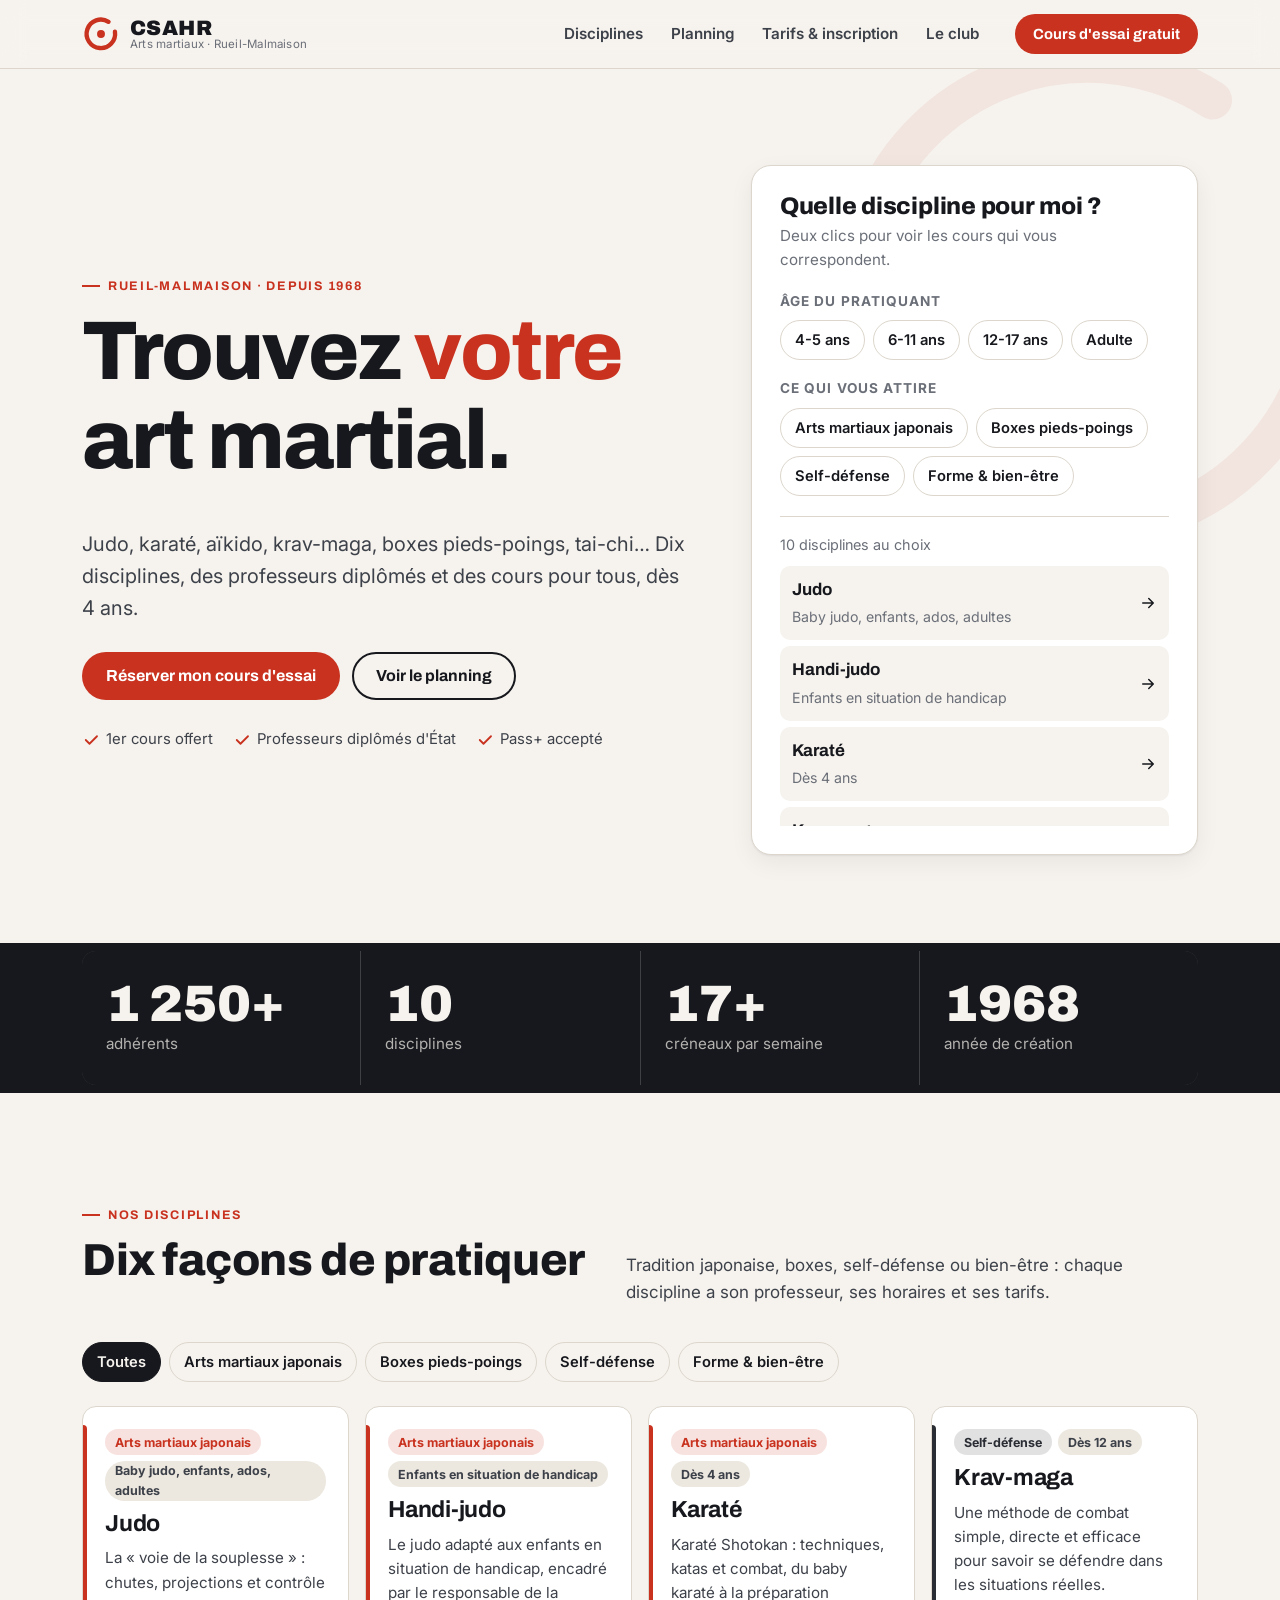
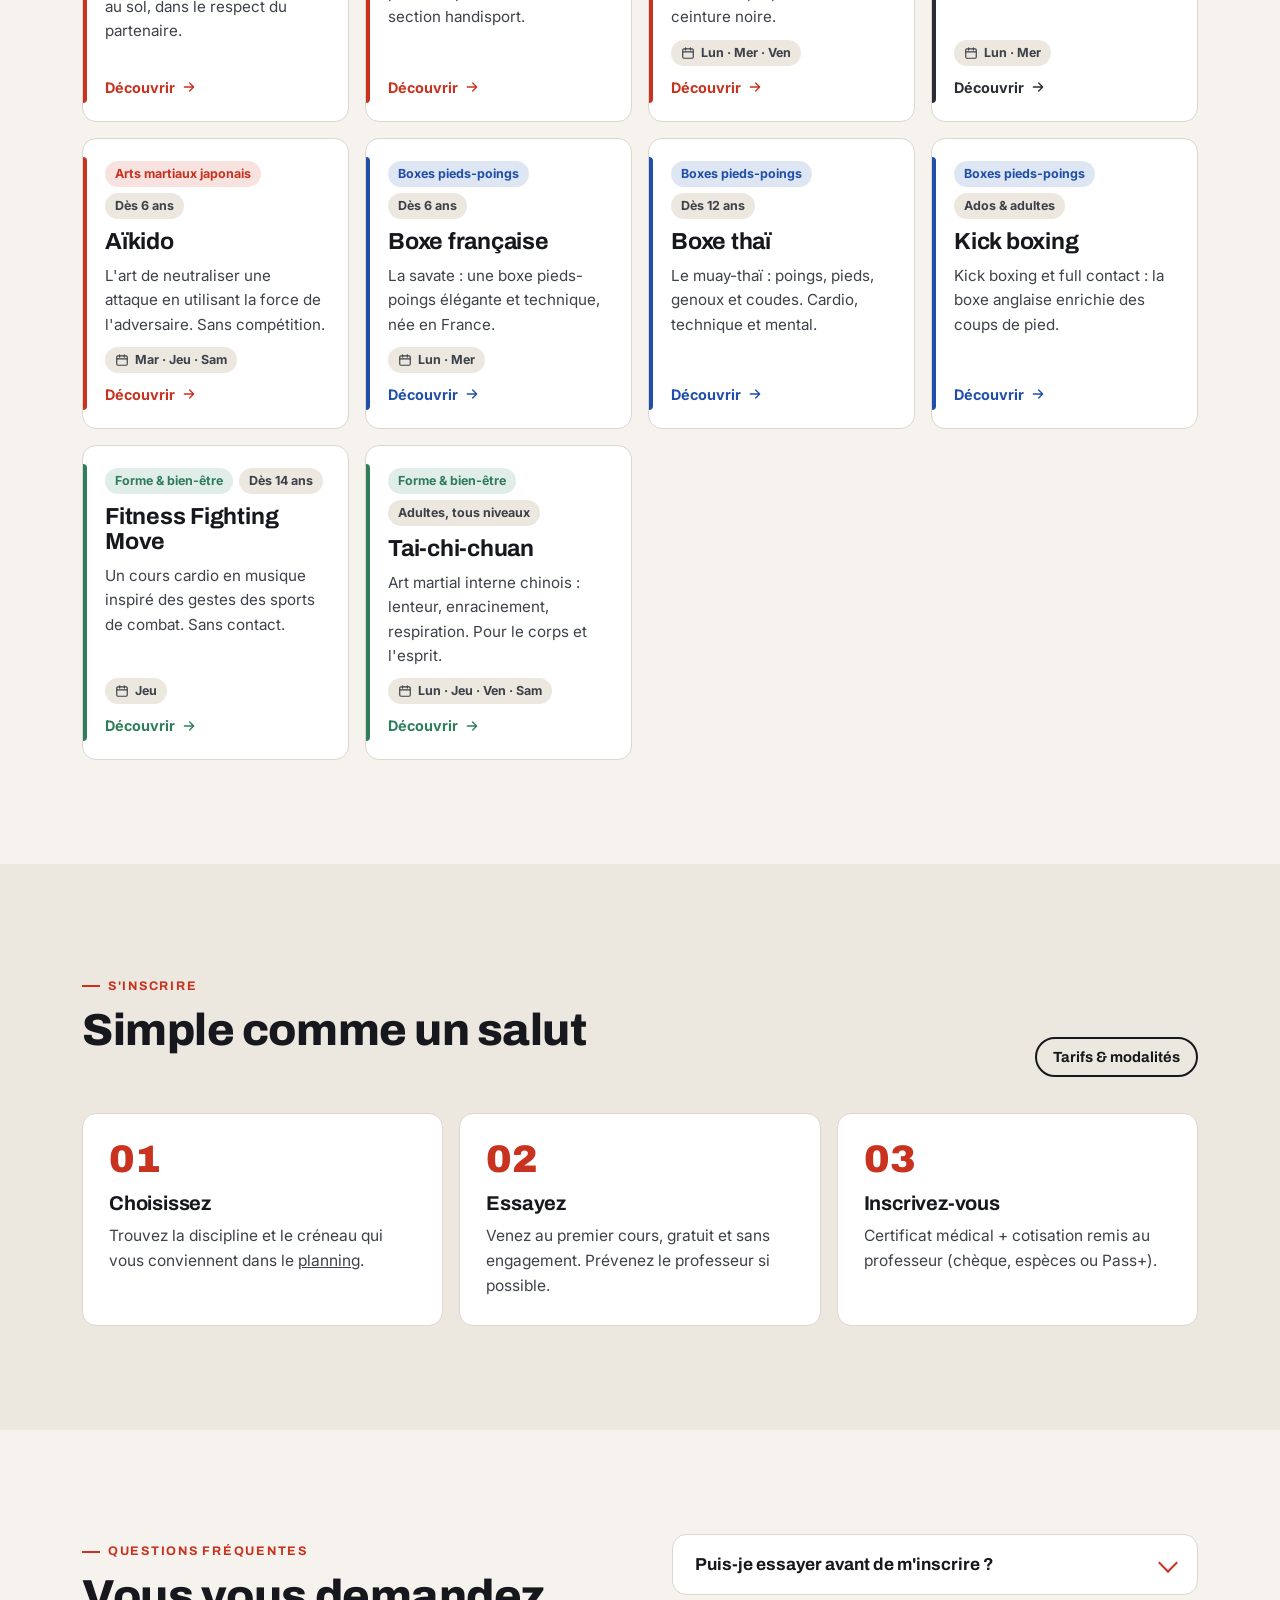
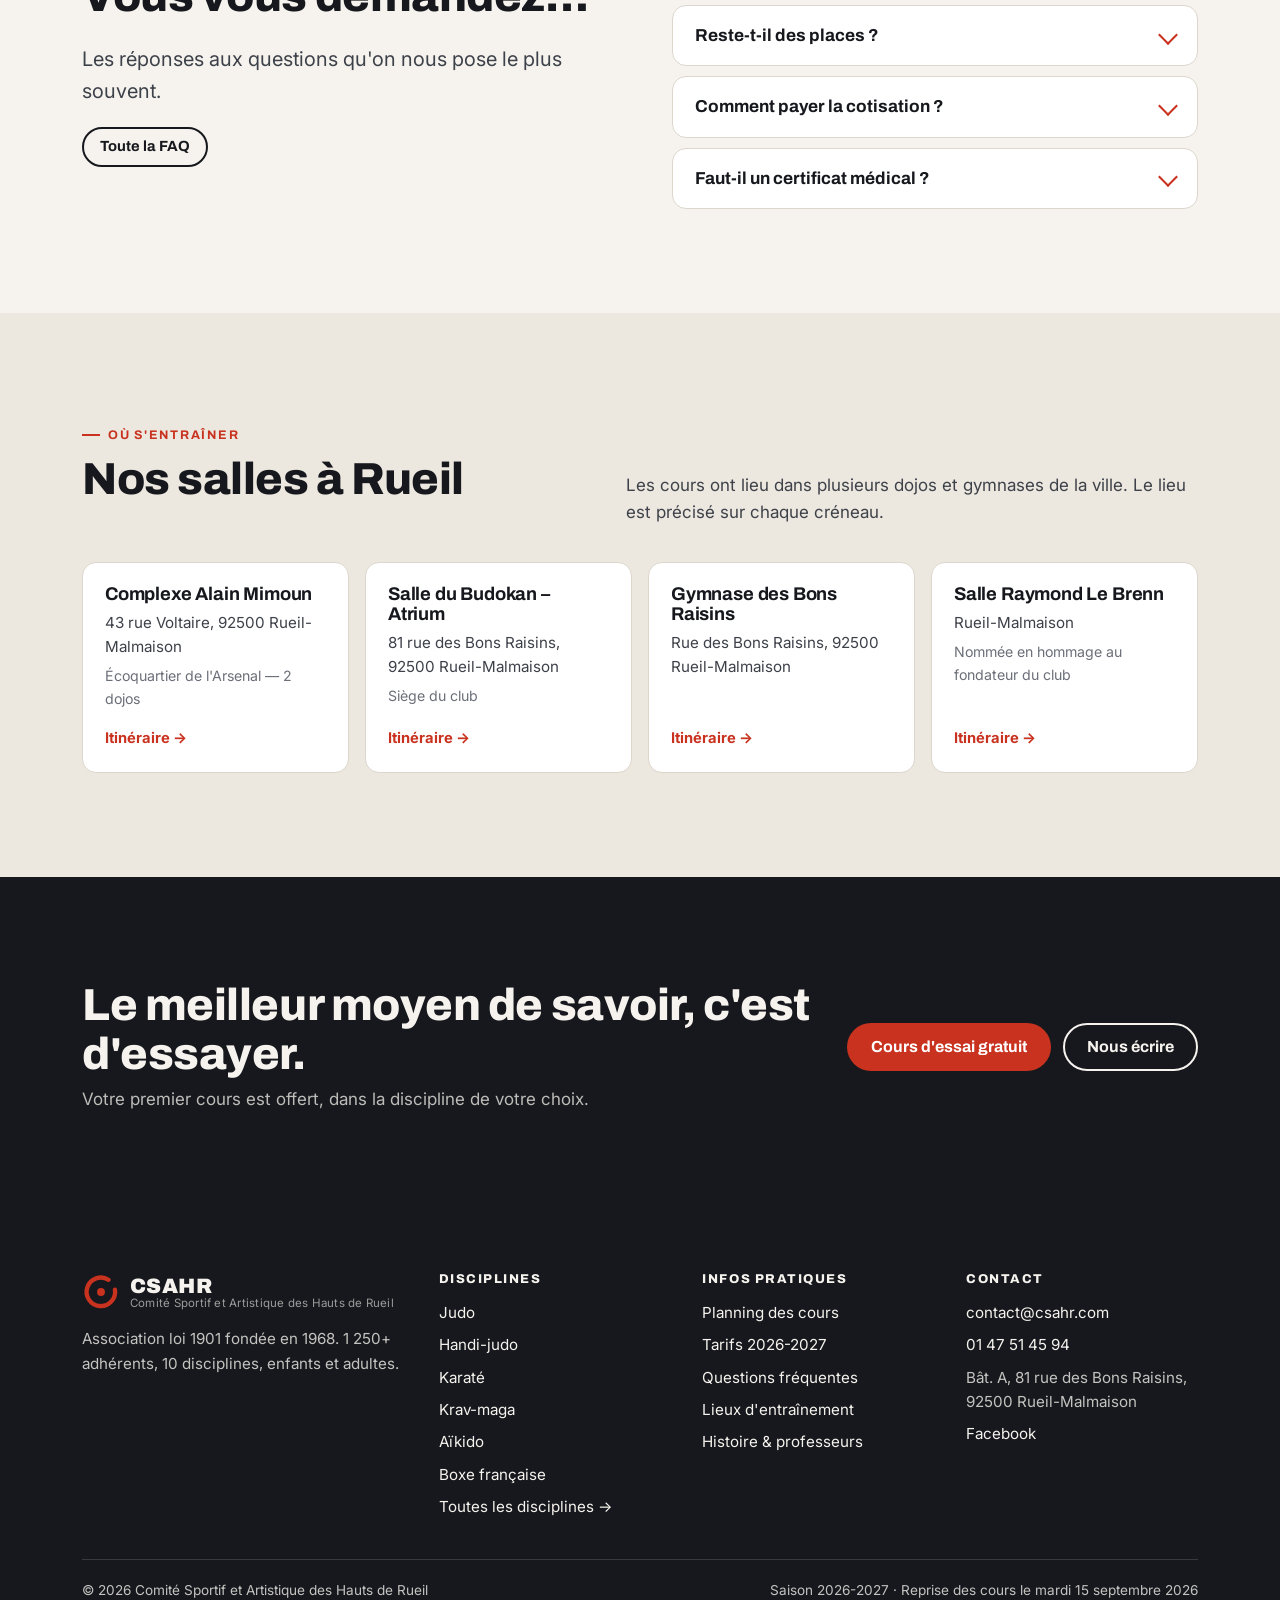
==== index.html @ a5fdcc59 "Refonte complète du site CSAHR Rueil (UX/UI) Site statique sans build : accueil avec sélecteur de di" ====
<!doctype html>
<html lang="fr">
<head>
  <meta charset="utf-8">
  <meta name="viewport" content="width=device-width, initial-scale=1">
  <title>CSAHR — Arts martiaux à Rueil-Malmaison</title>
  <meta name="description" content="Judo, karaté, aïkido, krav-maga, boxe française, boxe thaï, tai-chi… Le club multi-arts martiaux de Rueil-Malmaison depuis 1968. Premier cours gratuit.">
  <meta name="theme-color" content="#16181d">
  <link rel="icon" href="assets/favicon.svg" type="image/svg+xml">
  <link rel="preconnect" href="https://fonts.googleapis.com">
  <link rel="preconnect" href="https://fonts.gstatic.com" crossorigin>
  <link href="https://fonts.googleapis.com/css2?family=Archivo:wght@600;700;800;900&family=Inter:wght@400;500;600;700&display=swap" rel="stylesheet">
  <link rel="stylesheet" href="assets/css/style.css">
</head>
<body data-page="home">
  <a class="skip" href="#main">Aller au contenu</a>
  <header id="site-header"></header>
  <main id="main">

    <section class="hero">
      <svg class="hero-enso" viewBox="0 0 48 48" aria-hidden="true"><path d="M33.5 8.6A18 18 0 1 0 41.6 21" fill="none" stroke="currentColor" stroke-width="3" stroke-linecap="round"/></svg>
      <div class="wrap hero-grid">
        <div>
          <span class="eyebrow">Rueil-Malmaison · depuis 1968</span>
          <h1>Trouvez <span>votre</span> art martial.</h1>
          <p class="lead">Judo, karaté, aïkido, krav-maga, boxes pieds-poings, tai-chi… Dix disciplines, des professeurs diplômés et des cours pour tous, dès 4 ans.</p>
          <div class="hero-actions">
            <a class="btn btn--primary" href="infos.html#essai">Réserver mon cours d'essai</a>
            <a class="btn btn--ghost" href="planning.html">Voir le planning</a>
          </div>
          <div class="badge-row">
            <span><svg viewBox="0 0 24 24" fill="none" stroke="currentColor" stroke-width="2.4" stroke-linecap="round" stroke-linejoin="round" aria-hidden="true"><path d="m5 12 5 5L20 7"/></svg>1er cours offert</span>
            <span><svg viewBox="0 0 24 24" fill="none" stroke="currentColor" stroke-width="2.4" stroke-linecap="round" stroke-linejoin="round" aria-hidden="true"><path d="m5 12 5 5L20 7"/></svg>Professeurs diplômés d'État</span>
            <span><svg viewBox="0 0 24 24" fill="none" stroke="currentColor" stroke-width="2.4" stroke-linecap="round" stroke-linejoin="round" aria-hidden="true"><path d="m5 12 5 5L20 7"/></svg>Pass+ accepté</span>
          </div>
        </div>

        <div class="finder" aria-labelledby="finder-title">
          <h2 id="finder-title">Quelle discipline pour moi ?</h2>
          <p>Deux clics pour voir les cours qui vous correspondent.</p>
          <div class="field">
            <span class="field-label" id="lbl-age">Âge du pratiquant</span>
            <div class="chips" id="finder-age" role="group" aria-labelledby="lbl-age"></div>
          </div>
          <div class="field">
            <span class="field-label" id="lbl-fam">Ce qui vous attire</span>
            <div class="chips" id="finder-family" role="group" aria-labelledby="lbl-fam"></div>
          </div>
          <div class="finder-results">
            <p class="finder-count" id="finder-count" aria-live="polite"></p>
            <ul class="finder-list" id="finder-list"></ul>
          </div>
        </div>
      </div>
    </section>

    <section class="section--ink" style="padding:0">
      <div class="wrap" style="padding-top:8px;padding-bottom:8px">
        <div class="stats">
          <div class="stat"><strong id="stat-members"></strong><span>adhérents</span></div>
          <div class="stat"><strong id="stat-disciplines"></strong><span>disciplines</span></div>
          <div class="stat"><strong id="stat-slots"></strong><span>créneaux par semaine</span></div>
          <div class="stat"><strong id="stat-founded"></strong><span>année de création</span></div>
        </div>
      </div>
    </section>

    <section class="section" id="disciplines">
      <div class="wrap">
        <div class="section-head">
          <div><span class="eyebrow">Nos disciplines</span><h2>Dix façons de pratiquer</h2></div>
          <p>Tradition japonaise, boxes, self-défense ou bien-être : chaque discipline a son professeur, ses horaires et ses tarifs.</p>
        </div>
        <div class="filters chips" id="grid-filters" role="group" aria-label="Filtrer par famille"></div>
        <div class="grid-cards" id="discipline-grid"></div>
      </div>
    </section>

    <section class="section section--tint">
      <div class="wrap">
        <div class="section-head">
          <div><span class="eyebrow">S'inscrire</span><h2>Simple comme un salut</h2></div>
          <a class="btn btn--ghost btn--sm" href="infos.html">Tarifs & modalités</a>
        </div>
        <ol class="steps">
          <li class="step"><h3>Choisissez</h3><p>Trouvez la discipline et le créneau qui vous conviennent dans le <a href="planning.html">planning</a>.</p></li>
          <li class="step"><h3>Essayez</h3><p>Venez au premier cours, gratuit et sans engagement. Prévenez le professeur si possible.</p></li>
          <li class="step"><h3>Inscrivez-vous</h3><p>Certificat médical + cotisation remis au professeur (chèque, espèces ou Pass+).</p></li>
        </ol>
      </div>
    </section>

    <section class="section">
      <div class="wrap two-col">
        <div>
          <span class="eyebrow">Questions fréquentes</span>
          <h2>Vous vous demandez…</h2>
          <p class="lead">Les réponses aux questions qu'on nous pose le plus souvent.</p>
          <a class="btn btn--ghost btn--sm" href="infos.html#faq">Toute la FAQ</a>
        </div>
        <div class="faq" id="faq"></div>
      </div>
    </section>

    <section class="section section--tint" id="lieux">
      <div class="wrap">
        <div class="section-head">
          <div><span class="eyebrow">Où s'entraîner</span><h2>Nos salles à Rueil</h2></div>
          <p>Les cours ont lieu dans plusieurs dojos et gymnases de la ville. Le lieu est précisé sur chaque créneau.</p>
        </div>
        <div class="venues" id="venues"></div>
      </div>
    </section>

    <section class="section section--ink">
      <div class="wrap cta-band">
        <div>
          <h2>Le meilleur moyen de savoir, c'est d'essayer.</h2>
          <p>Votre premier cours est offert, dans la discipline de votre choix.</p>
        </div>
        <div class="actions">
          <a class="btn btn--primary" href="infos.html#essai">Cours d'essai gratuit</a>
          <a class="btn btn--ghost" href="mailto:contact@csahr.com">Nous écrire</a>
        </div>
      </div>
    </section>
  </main>
  <footer id="site-footer"></footer>
  <script src="assets/js/data.js"></script>
  <script src="assets/js/app.js"></script>
</body>
</html>
---- assets/css/style.css ----
/* =========================================================
   CSAHR — design system
   ========================================================= */
:root {
  --paper: #f6f3ee;
  --paper-2: #ece7df;
  --card: #ffffff;
  --ink: #16181d;
  --ink-2: #3d4149;
  --muted: #6b6f78;
  --line: #dcd6cc;
  --accent: #c8321f;
  --accent-ink: #ffffff;
  --accent-soft: #f7e1dc;
  --focus: #1f5fd1;

  --fam-japonais: #c8321f;
  --fam-pieds-poings: #1f4fa8;
  --fam-self-defense: #2a2d33;
  --fam-bien-etre: #2f7d5b;

  --radius: 14px;
  --radius-sm: 8px;
  --shadow: 0 1px 2px rgba(22, 24, 29, .06), 0 8px 24px rgba(22, 24, 29, .06);
  --maxw: 1180px;
  --gutter: clamp(16px, 4vw, 32px);
  --font-display: "Archivo", system-ui, sans-serif;
  --font-body: "Inter", system-ui, -apple-system, "Segoe UI", sans-serif;
}

@media (prefers-color-scheme: dark) {
  :root:not([data-theme="light"]) {
    --paper: #121317;
    --paper-2: #1a1c21;
    --card: #1e2026;
    --ink: #f2efe9;
    --ink-2: #c9c6c0;
    --muted: #9a9ca3;
    --line: #2e3138;
    --accent: #e5503b;
    --accent-soft: #3a1d18;
    --focus: #7aa7ff;
    --fam-pieds-poings: #5d8be0;
    --fam-self-defense: #a9adb6;
    --fam-bien-etre: #4fb486;
    --shadow: 0 1px 2px rgba(0, 0, 0, .3), 0 8px 24px rgba(0, 0, 0, .25);
  }
}

* { box-sizing: border-box; }
html { scroll-behavior: smooth; -webkit-text-size-adjust: 100%; }
body {
  margin: 0;
  background: var(--paper);
  color: var(--ink);
  font: 400 17px/1.6 var(--font-body);
  -webkit-font-smoothing: antialiased;
}
img, svg { display: block; max-width: 100%; }
a { color: inherit; }
:focus-visible { outline: 3px solid var(--focus); outline-offset: 2px; border-radius: 4px; }
h1, h2, h3, h4 { font-family: var(--font-display); line-height: 1.08; margin: 0 0 .5em; letter-spacing: -.01em; }
h1 { font-size: clamp(2.5rem, 7vw, 5.2rem); font-weight: 800; letter-spacing: -.025em; }
h2 { font-size: clamp(1.8rem, 4vw, 2.8rem); font-weight: 800; }
h3 { font-size: 1.25rem; font-weight: 700; }
p { margin: 0 0 1em; }
.sr-only { position: absolute; width: 1px; height: 1px; overflow: hidden; clip: rect(0 0 0 0); white-space: nowrap; }
.skip { position: absolute; left: -999px; top: 8px; background: var(--ink); color: var(--paper); padding: 8px 14px; border-radius: 6px; z-index: 100; }
.skip:focus { left: 8px; }

.wrap { max-width: var(--maxw); margin: 0 auto; padding: 0 var(--gutter); }
.section { padding: clamp(56px, 9vw, 104px) 0; }
.section--tint { background: var(--paper-2); }
.section--ink { background: var(--ink); color: var(--paper); }
.eyebrow {
  display: inline-flex; align-items: center; gap: 8px;
  font: 700 .78rem/1 var(--font-display); text-transform: uppercase; letter-spacing: .14em;
  color: var(--accent); margin-bottom: 14px;
}
.eyebrow::before { content: ""; width: 18px; height: 2px; background: currentColor; }
.lead { font-size: clamp(1.05rem, 1.6vw, 1.25rem); color: var(--ink-2); max-width: 60ch; }
.section-head { display: flex; flex-wrap: wrap; align-items: end; justify-content: space-between; gap: 16px 32px; margin-bottom: 36px; }
.section-head p { margin: 0; max-width: 52ch; color: var(--ink-2); }

/* ---------- Buttons ---------- */
.btn {
  display: inline-flex; align-items: center; justify-content: center; gap: 8px;
  min-height: 48px; padding: 0 22px; border-radius: 999px; border: 2px solid transparent;
  font: 700 1rem/1 var(--font-display); text-decoration: none; cursor: pointer;
  transition: transform .15s ease, background .15s ease, color .15s ease, border-color .15s ease;
}
.btn:active { transform: translateY(1px); }
.btn--primary { background: var(--accent); color: var(--accent-ink); }
.btn--primary:hover { background: color-mix(in srgb, var(--accent) 86%, black); }
.btn--ghost { border-color: var(--ink); color: var(--ink); background: transparent; }
.btn--ghost:hover { background: var(--ink); color: var(--paper); }
.section--ink .btn--ghost { border-color: var(--paper); color: var(--paper); }
.section--ink .btn--ghost:hover { background: var(--paper); color: var(--ink); }
.btn--sm { min-height: 40px; padding: 0 16px; font-size: .92rem; }
.btn svg { width: 18px; height: 18px; }

/* ---------- Header ---------- */
.site-header {
  position: sticky; top: 0; z-index: 50;
  background: color-mix(in srgb, var(--paper) 88%, transparent);
  backdrop-filter: saturate(1.4) blur(12px);
  -webkit-backdrop-filter: saturate(1.4) blur(12px);
  border-bottom: 1px solid var(--line);
}
.site-header .wrap { display: flex; align-items: center; gap: 24px; height: 68px; }
.brand { display: flex; align-items: center; gap: 10px; text-decoration: none; margin-right: auto; }
.brand-mark { width: 38px; height: 38px; color: var(--accent); flex: none; }
.brand-text { display: flex; flex-direction: column; line-height: 1.05; }
.brand-text strong { font: 900 1.3rem/1 var(--font-display); letter-spacing: .02em; }
.brand-text span { font-size: .72rem; color: var(--muted); letter-spacing: .02em; }
.nav { display: flex; align-items: center; gap: 4px; }
.nav a {
  text-decoration: none; font-weight: 600; font-size: .95rem; color: var(--ink-2);
  padding: 8px 12px; border-radius: 8px;
}
.nav a:hover { color: var(--ink); background: var(--paper-2); }
.nav a[aria-current="page"] { color: var(--ink); box-shadow: inset 0 -2px 0 var(--accent); border-radius: 0; }
.menu-toggle {
  display: none; width: 44px; height: 44px; border: 0; background: transparent; color: var(--ink);
  border-radius: 10px; cursor: pointer;
}
.menu-toggle svg { width: 26px; height: 26px; margin: auto; }

@media (max-width: 920px) {
  .menu-toggle { display: grid; }
  .header-cta { display: none; }
  .nav {
    position: fixed; inset: 68px 0 auto 0; flex-direction: column; align-items: stretch; gap: 0;
    background: var(--paper); border-bottom: 1px solid var(--line); padding: 8px var(--gutter) 20px;
    transform: translateY(-8px); opacity: 0; visibility: hidden; transition: .2s ease;
    box-shadow: var(--shadow);
  }
  .nav.is-open { transform: none; opacity: 1; visibility: visible; }
  .nav a { padding: 14px 4px; font-size: 1.1rem; border-bottom: 1px solid var(--line); border-radius: 0; }
  .nav a[aria-current="page"] { box-shadow: inset 3px 0 0 var(--accent); padding-left: 14px; }
  .nav .btn { margin-top: 16px; }
}
@media (min-width: 921px) { .nav .btn { display: none; } }

/* ---------- Hero ---------- */
.hero { position: relative; overflow: hidden; padding: clamp(48px, 8vw, 96px) 0 clamp(56px, 8vw, 88px); }
.hero-grid { display: grid; grid-template-columns: 1.15fr .85fr; gap: clamp(32px, 5vw, 64px); align-items: center; }
.hero h1 span { color: var(--accent); }
.hero .lead { margin-bottom: 28px; }
.hero-actions { display: flex; flex-wrap: wrap; gap: 12px; }
.hero-enso {
  position: absolute; right: -120px; top: -80px; width: 620px; height: 620px;
  color: var(--accent); opacity: .07; pointer-events: none;
}
.badge-row { display: flex; flex-wrap: wrap; gap: 8px 20px; margin-top: 28px; color: var(--ink-2); font-size: .93rem; }
.badge-row span { display: inline-flex; align-items: center; gap: 6px; }
.badge-row svg { width: 18px; height: 18px; color: var(--accent); }

@media (max-width: 920px) { .hero-grid { grid-template-columns: 1fr; } }

/* ---------- Finder ---------- */
.finder {
  background: var(--card); border: 1px solid var(--line); border-radius: 20px;
  padding: clamp(20px, 3vw, 28px); box-shadow: var(--shadow); position: relative;
}
.finder h2 { font-size: 1.5rem; margin-bottom: 4px; }
.finder > p { color: var(--muted); font-size: .95rem; }
.field { margin-top: 18px; }
.field-label { display: block; font-weight: 700; font-size: .85rem; text-transform: uppercase; letter-spacing: .08em; color: var(--muted); margin-bottom: 8px; }
.chips { display: flex; flex-wrap: wrap; gap: 8px; }
.chip {
  border: 1.5px solid var(--line); background: transparent; color: var(--ink);
  min-height: 40px; padding: 0 14px; border-radius: 999px; font: 600 .92rem/1 var(--font-body); cursor: pointer;
  transition: .15s ease;
}
.chip:hover { border-color: var(--ink-2); }
.chip[aria-pressed="true"] { background: var(--ink); border-color: var(--ink); color: var(--paper); }
.finder-results { margin-top: 20px; border-top: 1px solid var(--line); padding-top: 16px; }
.finder-count { font-size: .9rem; color: var(--muted); margin-bottom: 10px; }
.finder-list { list-style: none; margin: 0; padding: 0; display: grid; gap: 6px; max-height: 260px; overflow: auto; }
.finder-list a {
  display: flex; align-items: center; justify-content: space-between; gap: 12px;
  text-decoration: none; padding: 10px 12px; border-radius: 10px; background: var(--paper);
}
.finder-list a:hover { background: var(--accent-soft); }
.finder-list strong { font-family: var(--font-display); }
.finder-list small { color: var(--muted); }

/* ---------- Stats ---------- */
.stats { display: grid; grid-template-columns: repeat(4, 1fr); gap: 1px; background: color-mix(in srgb, var(--paper) 18%, transparent); border-radius: var(--radius); overflow: hidden; }
.stat { background: var(--ink); padding: 28px 24px; }
.stat strong { display: block; font: 900 clamp(2rem, 4.5vw, 3.2rem)/1 var(--font-display); color: var(--paper); }
.stat span { color: color-mix(in srgb, var(--paper) 70%, transparent); font-size: .95rem; }
@media (max-width: 720px) { .stats { grid-template-columns: repeat(2, 1fr); } }

/* ---------- Discipline cards ---------- */
.filters { display: flex; flex-wrap: wrap; gap: 8px; margin-bottom: 24px; }
.grid-cards { display: grid; grid-template-columns: repeat(auto-fill, minmax(260px, 1fr)); gap: 16px; }
.dcard {
  --fam: var(--accent);
  position: relative; display: flex; flex-direction: column; gap: 10px;
  background: var(--card); border: 1px solid var(--line); border-radius: var(--radius);
  padding: 22px; text-decoration: none; min-height: 230px;
  transition: transform .2s ease, box-shadow .2s ease, border-color .2s ease;
}
.dcard::before { content: ""; position: absolute; left: 0; top: 18px; bottom: 18px; width: 4px; border-radius: 0 4px 4px 0; background: var(--fam); }
.dcard:hover { transform: translateY(-3px); box-shadow: var(--shadow); border-color: color-mix(in srgb, var(--fam) 40%, var(--line)); }
.dcard h3 { font-size: 1.45rem; margin: 0; }
.dcard p { color: var(--ink-2); font-size: .95rem; margin: 0; flex: 1; }
.dcard .meta { display: flex; flex-wrap: wrap; gap: 6px; }
.dcard .go { display: inline-flex; align-items: center; gap: 6px; font-weight: 700; font-size: .9rem; color: var(--fam); }
.dcard .go svg { width: 16px; height: 16px; transition: transform .2s; }
.dcard:hover .go svg { transform: translateX(3px); }
.tag {
  display: inline-flex; align-items: center; min-height: 26px; padding: 0 10px; border-radius: 999px;
  font-size: .78rem; font-weight: 700; background: var(--paper-2); color: var(--ink-2);
}
.tag--fam { background: color-mix(in srgb, var(--fam) 14%, transparent); color: var(--fam); }
[data-family="japonais"] { --fam: var(--fam-japonais); }
[data-family="pieds-poings"] { --fam: var(--fam-pieds-poings); }
[data-family="self-defense"] { --fam: var(--fam-self-defense); }
[data-family="bien-etre"] { --fam: var(--fam-bien-etre); }
.empty { padding: 32px; text-align: center; color: var(--muted); border: 1.5px dashed var(--line); border-radius: var(--radius); }

/* ---------- Steps ---------- */
.steps { display: grid; grid-template-columns: repeat(3, 1fr); gap: 16px; counter-reset: step; list-style: none; margin: 0; padding: 0; }
.step { background: var(--card); border: 1px solid var(--line); border-radius: var(--radius); padding: 26px; counter-increment: step; }
.step::before {
  content: counter(step, decimal-leading-zero); display: block;
  font: 900 2.4rem/1 var(--font-display); color: var(--accent); margin-bottom: 14px;
}
.step p { color: var(--ink-2); margin: 0; font-size: .97rem; }
@media (max-width: 820px) { .steps { grid-template-columns: 1fr; } }

/* ---------- Venues ---------- */
.venues { display: grid; grid-template-columns: repeat(auto-fill, minmax(240px, 1fr)); gap: 16px; }
.venue { background: var(--card); border: 1px solid var(--line); border-radius: var(--radius); padding: 22px; display: flex; flex-direction: column; gap: 6px; }
.venue h3 { margin: 0; font-size: 1.15rem; }
.venue p { margin: 0; color: var(--ink-2); font-size: .95rem; }
.venue small { color: var(--muted); }
.venue a.link { margin-top: auto; padding-top: 10px; font-weight: 700; font-size: .92rem; color: var(--accent); text-decoration: none; }
.venue a.link:hover { text-decoration: underline; }

/* ---------- FAQ ---------- */
.faq { display: grid; gap: 10px; max-width: 820px; }
.faq details { background: var(--card); border: 1px solid var(--line); border-radius: var(--radius); }
.faq summary {
  list-style: none; cursor: pointer; padding: 18px 56px 18px 22px; position: relative;
  font: 700 1.08rem/1.35 var(--font-display);
}
.faq summary::-webkit-details-marker { display: none; }
.faq summary::after {
  content: ""; position: absolute; right: 22px; top: 50%; width: 12px; height: 12px; margin-top: -8px;
  border-right: 2.5px solid var(--accent); border-bottom: 2.5px solid var(--accent); transform: rotate(45deg); transition: .2s;
}
.faq details[open] summary::after { transform: rotate(-135deg); margin-top: -2px; }
.faq details > div { padding: 0 22px 20px; color: var(--ink-2); }

/* ---------- CTA band ---------- */
.cta-band { display: grid; grid-template-columns: 1fr auto; align-items: center; gap: 24px; }
.cta-band h2 { margin-bottom: 8px; }
.cta-band p { margin: 0; color: color-mix(in srgb, var(--paper) 75%, transparent); }
.cta-band .actions { display: flex; flex-wrap: wrap; gap: 12px; }
@media (max-width: 760px) { .cta-band { grid-template-columns: 1fr; } }

/* ---------- Page header ---------- */
.page-head { padding: clamp(40px, 7vw, 80px) 0 clamp(28px, 4vw, 40px); border-bottom: 1px solid var(--line); }
.page-head h1 { font-size: clamp(2.3rem, 6vw, 4.2rem); }
.crumbs { font-size: .9rem; color: var(--muted); margin-bottom: 16px; }
.crumbs a { color: var(--muted); }

/* ---------- Discipline detail ---------- */
.detail-grid { display: grid; grid-template-columns: 1fr 360px; gap: clamp(28px, 4vw, 56px); align-items: start; }
.detail-aside { position: sticky; top: 88px; display: grid; gap: 16px; }
.panel { background: var(--card); border: 1px solid var(--line); border-radius: var(--radius); padding: 22px; }
.panel h2 { font-size: 1.2rem; margin-bottom: 12px; }
.facts { display: grid; grid-template-columns: repeat(3, 1fr); gap: 12px; margin: 28px 0 8px; }
.fact { background: var(--card); border: 1px solid var(--line); border-radius: var(--radius-sm); padding: 14px 16px; }
.fact small { display: block; color: var(--muted); font-size: .78rem; text-transform: uppercase; letter-spacing: .08em; font-weight: 700; }
.fact strong { font-family: var(--font-display); font-size: 1.05rem; }
.price-list { list-style: none; margin: 0; padding: 0; }
.price-list li { display: flex; justify-content: space-between; gap: 16px; padding: 12px 0; border-bottom: 1px solid var(--line); }
.price-list li:last-child { border-bottom: 0; }
.price-list span small { display: block; color: var(--muted); font-size: .85rem; }
.price-list strong { font: 800 1.3rem/1.2 var(--font-display); white-space: nowrap; }
.note { font-size: .88rem; color: var(--muted); margin: 12px 0 0; }
.slot-list { list-style: none; margin: 0; padding: 0; display: grid; gap: 8px; }
.slot-list li { display: grid; grid-template-columns: 90px 1fr; gap: 12px; padding: 12px 14px; background: var(--paper); border-radius: var(--radius-sm); }
.slot-list .d { font: 800 1rem/1.3 var(--font-display); }
.slot-list .t { font-weight: 700; }
.slot-list .l { display: block; color: var(--muted); font-size: .9rem; }
.contact-line { display: flex; align-items: center; gap: 10px; font-weight: 700; text-decoration: none; padding: 10px 0; }
.contact-line svg { width: 20px; height: 20px; color: var(--accent); flex: none; }
@media (max-width: 920px) {
  .detail-grid { grid-template-columns: 1fr; }
  .detail-aside { position: static; }
  .facts { grid-template-columns: 1fr 1fr; }
}

/* ---------- Planning ---------- */
.planning-toolbar { display: grid; gap: 14px; margin-bottom: 24px; }
.planning-toolbar .row { display: flex; flex-wrap: wrap; align-items: center; gap: 8px; }
.planning-toolbar .row > span { font-weight: 700; font-size: .82rem; text-transform: uppercase; letter-spacing: .08em; color: var(--muted); min-width: 92px; }
select.input {
  min-height: 42px; padding: 0 36px 0 14px; border-radius: 999px; border: 1.5px solid var(--line);
  background: var(--card); color: var(--ink); font: 600 .95rem var(--font-body);
}
.week { display: grid; grid-template-columns: repeat(6, minmax(0, 1fr)); gap: 12px; }
.day { min-width: 0; }
.day h2 { font-size: 1rem; text-transform: uppercase; letter-spacing: .1em; padding: 10px 0; border-bottom: 2px solid var(--ink); margin-bottom: 10px; }
.day h2 { white-space: nowrap; display: flex; align-items: center; gap: 8px; }
.day.is-today h2 { color: var(--accent); border-color: var(--accent); }
.today-pill { font-size: .66rem; letter-spacing: .06em; padding: 3px 7px; border-radius: 999px; background: var(--accent); color: var(--accent-ink); }
.day ol { list-style: none; padding: 0; margin: 0; display: grid; gap: 8px; }
.slot {
  display: block; text-decoration: none; background: var(--card); border: 1px solid var(--line);
  border-left: 4px solid var(--fam); border-radius: var(--radius-sm); padding: 10px 12px;
  transition: box-shadow .15s ease, transform .15s ease;
}
.slot:hover { box-shadow: var(--shadow); transform: translateY(-1px); }
.slot time { font-weight: 800; font-size: .9rem; font-family: var(--font-display); }
.slot strong { display: block; font-family: var(--font-display); font-size: 1.02rem; line-height: 1.2; margin: 2px 0; }
.slot span { display: block; font-size: .82rem; color: var(--muted); line-height: 1.35; }
.day-empty { font-size: .88rem; color: var(--muted); padding: 10px 0; }
@media (max-width: 1080px) { .week { grid-template-columns: repeat(3, minmax(0, 1fr)); } }
@media (max-width: 640px) { .week { grid-template-columns: 1fr; } }
.legend { display: flex; flex-wrap: wrap; gap: 8px 18px; margin-top: 28px; font-size: .9rem; color: var(--ink-2); }
.legend span { display: inline-flex; align-items: center; gap: 8px; }
.legend i { width: 12px; height: 12px; border-radius: 3px; background: var(--fam); }
.callout { display: flex; gap: 14px; background: var(--accent-soft); border-radius: var(--radius); padding: 18px 20px; margin-top: 28px; }
.callout svg { width: 22px; height: 22px; color: var(--accent); flex: none; margin-top: 2px; }
.callout p { margin: 0; color: var(--ink); }

/* ---------- Tarifs table ---------- */
.table-wrap { overflow-x: auto; border: 1px solid var(--line); border-radius: var(--radius); background: var(--card); }
table.prices { width: 100%; border-collapse: collapse; min-width: 560px; }
table.prices th, table.prices td { text-align: left; padding: 14px 18px; border-bottom: 1px solid var(--line); vertical-align: top; }
table.prices thead th { font-size: .78rem; text-transform: uppercase; letter-spacing: .08em; color: var(--muted); background: var(--paper-2); }
table.prices tbody tr:last-child td { border-bottom: 0; }
table.prices td.amount { font: 800 1.1rem var(--font-display); white-space: nowrap; text-align: right; }
table.prices th.amount { text-align: right; }
table.prices a { font-weight: 700; text-decoration: none; }
table.prices a:hover { color: var(--accent); }
.pay { display: grid; grid-template-columns: repeat(3, 1fr); gap: 16px; margin-top: 24px; }
@media (max-width: 760px) { .pay { grid-template-columns: 1fr; } }

/* ---------- Club page ---------- */
.timeline { list-style: none; margin: 0; padding: 0; border-left: 2px solid var(--line); max-width: 760px; }
.timeline li { position: relative; padding: 0 0 28px 28px; }
.timeline li::before { content: ""; position: absolute; left: -8px; top: 6px; width: 14px; height: 14px; border-radius: 50%; background: var(--paper); border: 3px solid var(--accent); }
.timeline strong { display: block; font: 900 1.5rem/1.1 var(--font-display); }
.timeline p { margin: 4px 0 0; color: var(--ink-2); }
.teachers { display: grid; grid-template-columns: repeat(auto-fill, minmax(260px, 1fr)); gap: 16px; }
.teacher { background: var(--card); border: 1px solid var(--line); border-radius: var(--radius); padding: 22px; display: flex; flex-direction: column; gap: 6px; }
.teacher .avatar {
  width: 52px; height: 52px; border-radius: 50%; display: grid; place-items: center;
  background: var(--ink); color: var(--paper); font: 800 1.1rem var(--font-display); margin-bottom: 8px;
}
.teacher h3 { margin: 0; font-size: 1.15rem; }
.teacher .role { color: var(--accent); font-weight: 700; font-size: .9rem; }
.teacher p { margin: 0; color: var(--ink-2); font-size: .93rem; }
.teacher a { margin-top: auto; padding-top: 8px; font-weight: 700; text-decoration: none; }
.teacher a:hover { color: var(--accent); }
.two-col { display: grid; grid-template-columns: 1fr 1fr; gap: clamp(28px, 5vw, 72px); align-items: start; }
@media (max-width: 820px) { .two-col { grid-template-columns: 1fr; } }

/* ---------- Footer ---------- */
.site-footer { background: var(--ink); color: color-mix(in srgb, var(--paper) 78%, transparent); padding: 56px 0 28px; font-size: .95rem; }
.site-footer a { color: var(--paper); text-decoration: none; }
.site-footer a:hover { text-decoration: underline; }
.footer-grid { display: grid; grid-template-columns: 1.4fr 1fr 1fr 1fr; gap: 32px; }
.site-footer h2 { font-size: .8rem; text-transform: uppercase; letter-spacing: .12em; color: var(--paper); margin-bottom: 14px; }
.site-footer ul { list-style: none; margin: 0; padding: 0; display: grid; gap: 8px; }
.site-footer .brand-text strong { color: var(--paper); }
.site-footer .brand-text span { color: color-mix(in srgb, var(--paper) 60%, transparent); }
.footer-bottom { margin-top: 40px; padding-top: 20px; border-top: 1px solid color-mix(in srgb, var(--paper) 15%, transparent); display: flex; flex-wrap: wrap; justify-content: space-between; gap: 12px; font-size: .85rem; }
@media (max-width: 820px) { .footer-grid { grid-template-columns: 1fr 1fr; } .footer-grid > :first-child { grid-column: 1 / -1; } }

/* ---------- Mobile sticky CTA ---------- */
.mobile-cta { display: none; }
@media (max-width: 720px) {
  .mobile-cta {
    display: flex; gap: 8px; position: fixed; left: 12px; right: 12px; bottom: 12px; z-index: 40;
    padding: 8px; border-radius: 999px; background: var(--ink); box-shadow: 0 10px 30px rgba(0,0,0,.25);
  }
  .mobile-cta .btn { flex: 1; min-height: 44px; }
  .mobile-cta .btn--ghost { border-color: transparent; color: var(--paper); }
  body { padding-bottom: 76px; }
}

@media (prefers-reduced-motion: reduce) {
  *, *::before, *::after { transition: none !important; scroll-behavior: auto !important; }
}
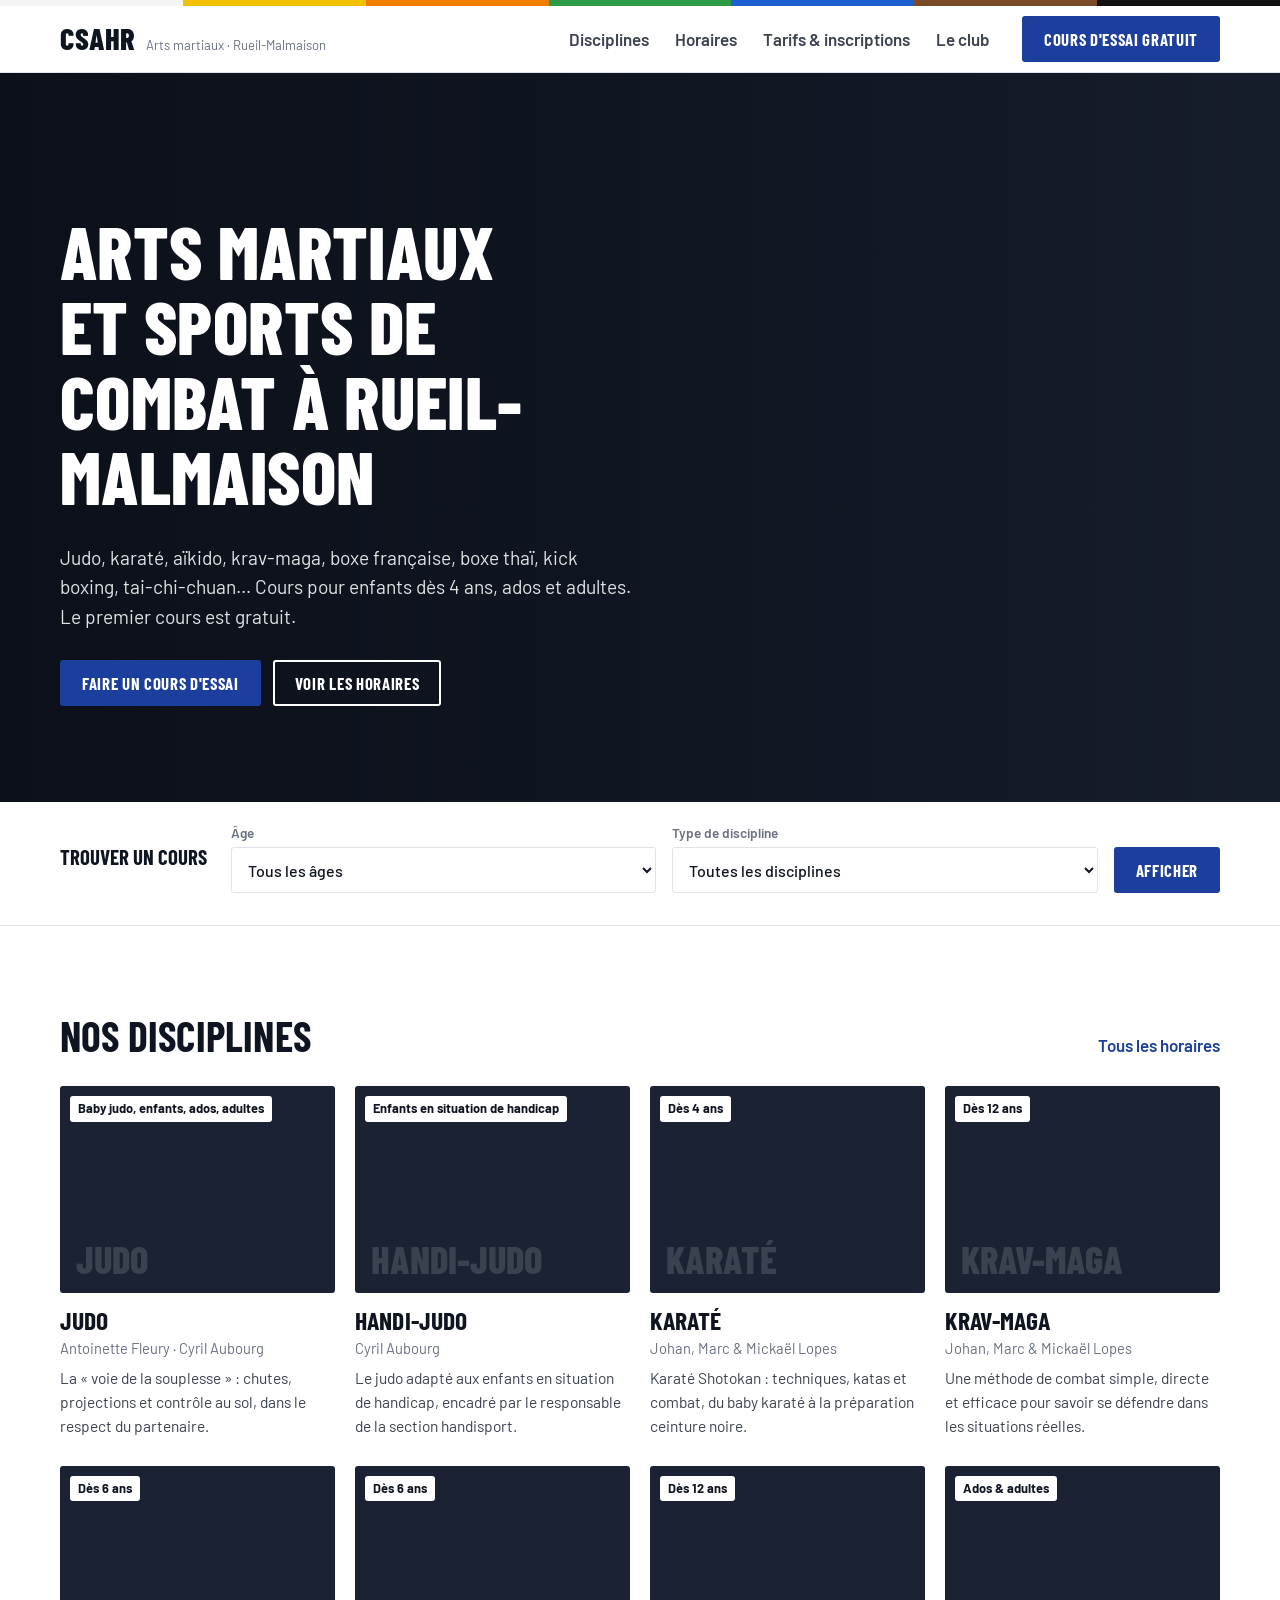
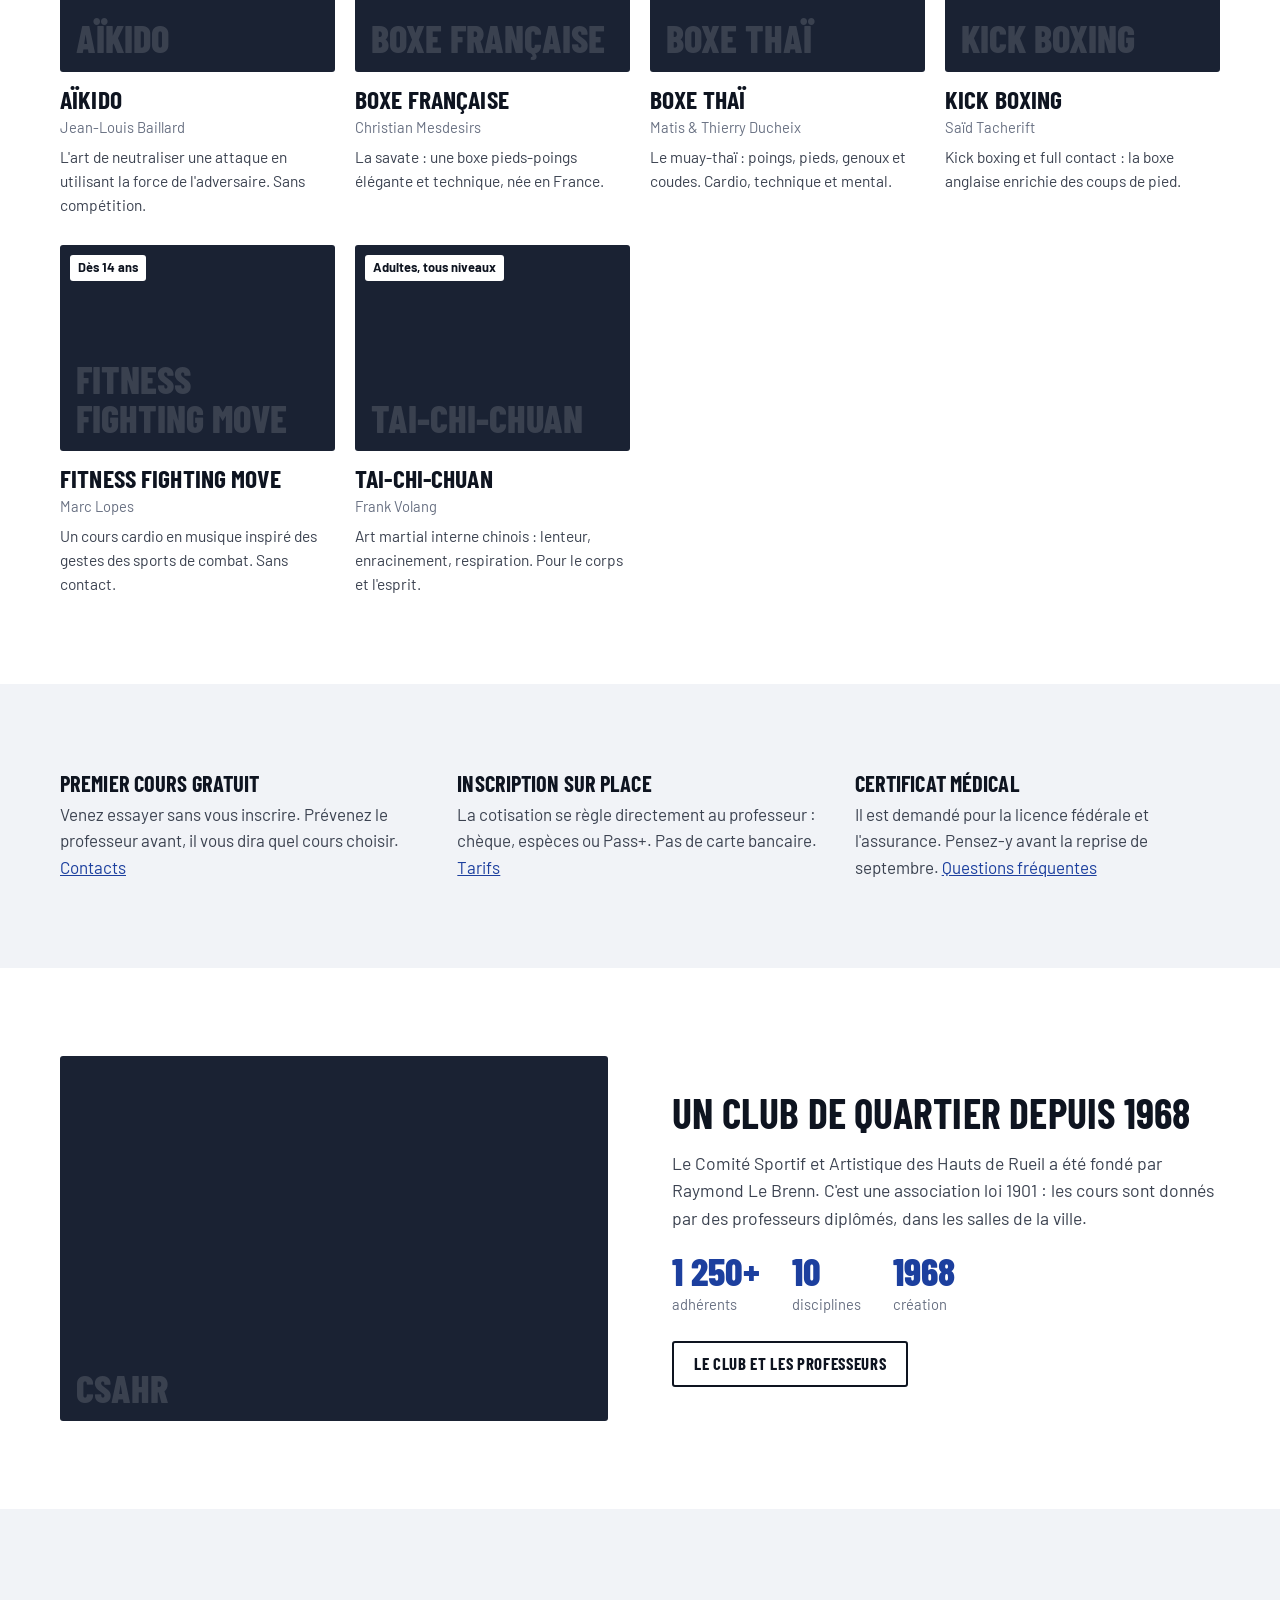
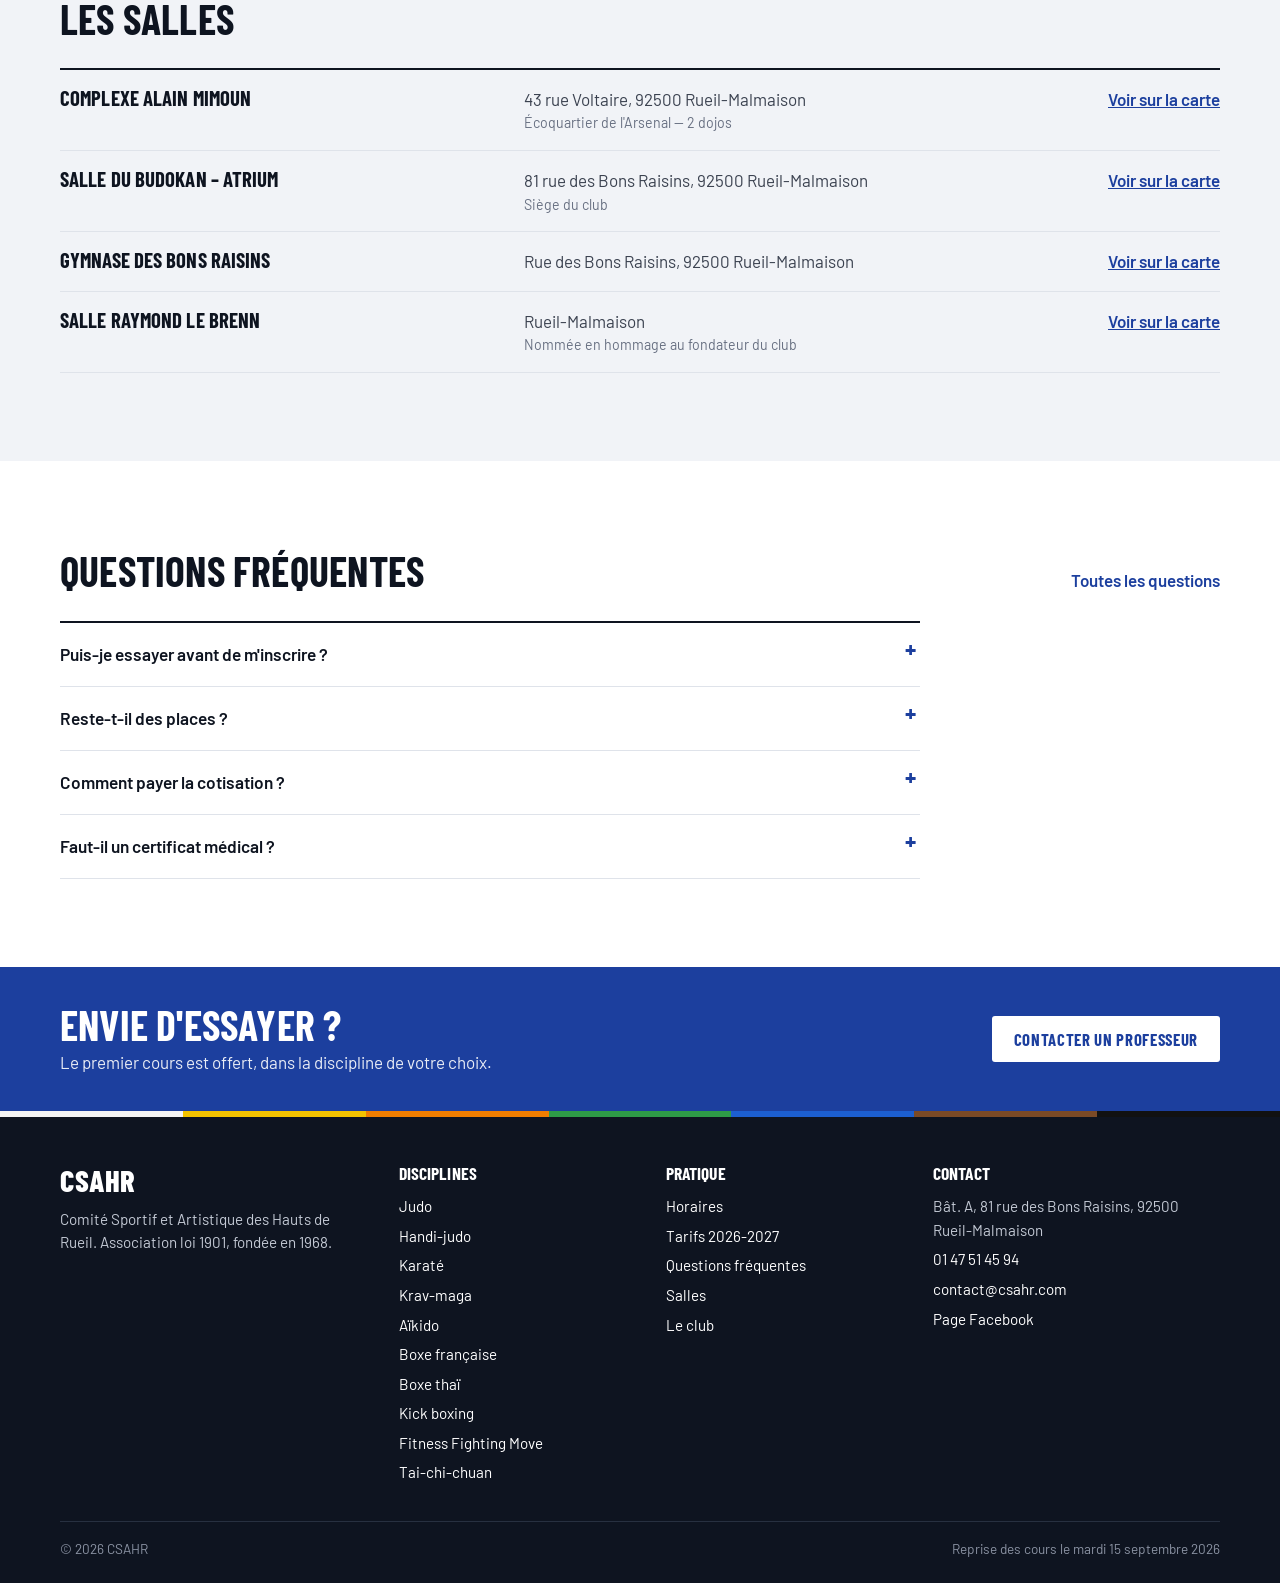
==== commit 21abbf0f: "Nouvelle identité visuelle et emplacements photo Typo condensée, bleu judogi, bande de couleurs de c" ====
--- a/index.html
+++ b/index.html
@@ -2,14 +2,13 @@
 <html lang="fr">
 <head>
   <meta charset="utf-8">
-  <meta name="viewport" content="width=device-width, initial-scale=1">
-  <title>CSAHR — Arts martiaux à Rueil-Malmaison</title>
-  <meta name="description" content="Judo, karaté, aïkido, krav-maga, boxe française, boxe thaï, tai-chi… Le club multi-arts martiaux de Rueil-Malmaison depuis 1968. Premier cours gratuit.">
-  <meta name="theme-color" content="#16181d">
+  <meta name="viewport" content="width=device-width, initial-scale=1, viewport-fit=cover">
+  <title>CSAHR | Arts martiaux à Rueil-Malmaison</title>
+  <meta name="description" content="Judo, karaté, aïkido, krav-maga, boxe française, boxe thaï, kick boxing, tai-chi-chuan à Rueil-Malmaison. Enfants dès 4 ans, ados, adultes. Premier cours gratuit.">
   <link rel="icon" href="assets/favicon.svg" type="image/svg+xml">
   <link rel="preconnect" href="https://fonts.googleapis.com">
   <link rel="preconnect" href="https://fonts.gstatic.com" crossorigin>
-  <link href="https://fonts.googleapis.com/css2?family=Archivo:wght@600;700;800;900&family=Inter:wght@400;500;600;700&display=swap" rel="stylesheet">
+  <link href="https://fonts.googleapis.com/css2?family=Barlow+Condensed:wght@600;700;800&family=Barlow:wght@400;500;600;700&display=swap" rel="stylesheet">
   <link rel="stylesheet" href="assets/css/style.css">
 </head>
 <body data-page="home">
@@ -18,110 +17,76 @@
   <main id="main">
 
     <section class="hero">
-      <svg class="hero-enso" viewBox="0 0 48 48" aria-hidden="true"><path d="M33.5 8.6A18 18 0 1 0 41.6 21" fill="none" stroke="currentColor" stroke-width="3" stroke-linecap="round"/></svg>
-      <div class="wrap hero-grid">
-        <div>
-          <span class="eyebrow">Rueil-Malmaison · depuis 1968</span>
-          <h1>Trouvez <span>votre</span> art martial.</h1>
-          <p class="lead">Judo, karaté, aïkido, krav-maga, boxes pieds-poings, tai-chi… Dix disciplines, des professeurs diplômés et des cours pour tous, dès 4 ans.</p>
-          <div class="hero-actions">
-            <a class="btn btn--primary" href="infos.html#essai">Réserver mon cours d'essai</a>
-            <a class="btn btn--ghost" href="planning.html">Voir le planning</a>
-          </div>
-          <div class="badge-row">
-            <span><svg viewBox="0 0 24 24" fill="none" stroke="currentColor" stroke-width="2.4" stroke-linecap="round" stroke-linejoin="round" aria-hidden="true"><path d="m5 12 5 5L20 7"/></svg>1er cours offert</span>
-            <span><svg viewBox="0 0 24 24" fill="none" stroke="currentColor" stroke-width="2.4" stroke-linecap="round" stroke-linejoin="round" aria-hidden="true"><path d="m5 12 5 5L20 7"/></svg>Professeurs diplômés d'État</span>
-            <span><svg viewBox="0 0 24 24" fill="none" stroke="currentColor" stroke-width="2.4" stroke-linecap="round" stroke-linejoin="round" aria-hidden="true"><path d="m5 12 5 5L20 7"/></svg>Pass+ accepté</span>
-          </div>
-        </div>
-
-        <div class="finder" aria-labelledby="finder-title">
-          <h2 id="finder-title">Quelle discipline pour moi ?</h2>
-          <p>Deux clics pour voir les cours qui vous correspondent.</p>
-          <div class="field">
-            <span class="field-label" id="lbl-age">Âge du pratiquant</span>
-            <div class="chips" id="finder-age" role="group" aria-labelledby="lbl-age"></div>
-          </div>
-          <div class="field">
-            <span class="field-label" id="lbl-fam">Ce qui vous attire</span>
-            <div class="chips" id="finder-family" role="group" aria-labelledby="lbl-fam"></div>
-          </div>
-          <div class="finder-results">
-            <p class="finder-count" id="finder-count" aria-live="polite"></p>
-            <ul class="finder-list" id="finder-list"></ul>
-          </div>
+      <div id="hero-photo"></div>
+      <div class="wrap">
+        <h1>Arts martiaux et sports de combat à Rueil-Malmaison</h1>
+        <p>Judo, karaté, aïkido, krav-maga, boxe française, boxe thaï, kick boxing, tai-chi-chuan… Cours pour enfants dès 4 ans, ados et adultes. Le premier cours est gratuit.</p>
+        <div class="actions">
+          <a class="btn btn--primary" href="infos.html#essai">Faire un cours d'essai</a>
+          <a class="btn btn--light" href="planning.html">Voir les horaires</a>
         </div>
       </div>
     </section>
 
-    <section class="section--ink" style="padding:0">
-      <div class="wrap" style="padding-top:8px;padding-bottom:8px">
-        <div class="stats">
-          <div class="stat"><strong id="stat-members"></strong><span>adhérents</span></div>
-          <div class="stat"><strong id="stat-disciplines"></strong><span>disciplines</span></div>
-          <div class="stat"><strong id="stat-slots"></strong><span>créneaux par semaine</span></div>
-          <div class="stat"><strong id="stat-founded"></strong><span>année de création</span></div>
+    <div class="finder">
+      <form class="wrap" id="finder">
+        <strong>Trouver un cours</strong>
+        <label for="q-age">Âge<select class="input" id="q-age"></select></label>
+        <label for="q-family">Type de discipline<select class="input" id="q-family"></select></label>
+        <button class="btn btn--primary" type="submit">Afficher</button>
+        <p class="count" id="q-count" aria-live="polite"></p>
+      </form>
+    </div>
+
+    <section class="section" id="disciplines">
+      <div class="wrap">
+        <div class="section-title"><h2>Nos disciplines</h2><a href="planning.html">Tous les horaires</a></div>
+        <div class="disciplines" id="discipline-grid"></div>
+      </div>
+    </section>
+
+    <section class="section section--alt">
+      <div class="wrap facts3">
+        <div><h3>Premier cours gratuit</h3><p>Venez essayer sans vous inscrire. Prévenez le professeur avant, il vous dira quel cours choisir. <a href="infos.html#essai">Contacts</a></p></div>
+        <div><h3>Inscription sur place</h3><p>La cotisation se règle directement au professeur : chèque, espèces ou Pass+. Pas de carte bancaire. <a href="infos.html#tarifs">Tarifs</a></p></div>
+        <div><h3>Certificat médical</h3><p>Il est demandé pour la licence fédérale et l'assurance. Pensez-y avant la reprise de septembre. <a href="infos.html#faq">Questions fréquentes</a></p></div>
+      </div>
+    </section>
+
+    <section class="section">
+      <div class="wrap split">
+        <div id="club-photo"></div>
+        <div>
+          <h2>Un club de quartier depuis 1968</h2>
+          <p class="intro">Le Comité Sportif et Artistique des Hauts de Rueil a été fondé par Raymond Le Brenn. C'est une association loi 1901 : les cours sont donnés par des professeurs diplômés, dans les salles de la ville.</p>
+          <ul class="figures">
+            <li><b id="fig-members"></b><span>adhérents</span></li>
+            <li><b id="fig-disciplines"></b><span>disciplines</span></li>
+            <li><b id="fig-founded"></b><span>création</span></li>
+          </ul>
+          <a class="btn btn--line" href="club.html">Le club et les professeurs</a>
         </div>
       </div>
     </section>
 
-    <section class="section" id="disciplines">
+    <section class="section section--alt" id="lieux">
       <div class="wrap">
-        <div class="section-head">
-          <div><span class="eyebrow">Nos disciplines</span><h2>Dix façons de pratiquer</h2></div>
-          <p>Tradition japonaise, boxes, self-défense ou bien-être : chaque discipline a son professeur, ses horaires et ses tarifs.</p>
-        </div>
-        <div class="filters chips" id="grid-filters" role="group" aria-label="Filtrer par famille"></div>
-        <div class="grid-cards" id="discipline-grid"></div>
-      </div>
-    </section>
-
-    <section class="section section--tint">
-      <div class="wrap">
-        <div class="section-head">
-          <div><span class="eyebrow">S'inscrire</span><h2>Simple comme un salut</h2></div>
-          <a class="btn btn--ghost btn--sm" href="infos.html">Tarifs & modalités</a>
-        </div>
-        <ol class="steps">
-          <li class="step"><h3>Choisissez</h3><p>Trouvez la discipline et le créneau qui vous conviennent dans le <a href="planning.html">planning</a>.</p></li>
-          <li class="step"><h3>Essayez</h3><p>Venez au premier cours, gratuit et sans engagement. Prévenez le professeur si possible.</p></li>
-          <li class="step"><h3>Inscrivez-vous</h3><p>Certificat médical + cotisation remis au professeur (chèque, espèces ou Pass+).</p></li>
-        </ol>
+        <div class="section-title"><h2>Les salles</h2></div>
+        <div class="venues" id="venues"></div>
       </div>
     </section>
 
     <section class="section">
-      <div class="wrap two-col">
-        <div>
-          <span class="eyebrow">Questions fréquentes</span>
-          <h2>Vous vous demandez…</h2>
-          <p class="lead">Les réponses aux questions qu'on nous pose le plus souvent.</p>
-          <a class="btn btn--ghost btn--sm" href="infos.html#faq">Toute la FAQ</a>
-        </div>
+      <div class="wrap">
+        <div class="section-title"><h2>Questions fréquentes</h2><a href="infos.html#faq">Toutes les questions</a></div>
         <div class="faq" id="faq"></div>
       </div>
     </section>
 
-    <section class="section section--tint" id="lieux">
+    <section class="trial">
       <div class="wrap">
-        <div class="section-head">
-          <div><span class="eyebrow">Où s'entraîner</span><h2>Nos salles à Rueil</h2></div>
-          <p>Les cours ont lieu dans plusieurs dojos et gymnases de la ville. Le lieu est précisé sur chaque créneau.</p>
-        </div>
-        <div class="venues" id="venues"></div>
-      </div>
-    </section>
-
-    <section class="section section--ink">
-      <div class="wrap cta-band">
-        <div>
-          <h2>Le meilleur moyen de savoir, c'est d'essayer.</h2>
-          <p>Votre premier cours est offert, dans la discipline de votre choix.</p>
-        </div>
-        <div class="actions">
-          <a class="btn btn--primary" href="infos.html#essai">Cours d'essai gratuit</a>
-          <a class="btn btn--ghost" href="mailto:contact@csahr.com">Nous écrire</a>
-        </div>
+        <div><h2>Envie d'essayer ?</h2><p>Le premier cours est offert, dans la discipline de votre choix.</p></div>
+        <a class="btn" href="infos.html#essai">Contacter un professeur</a>
       </div>
     </section>
   </main>
--- a/assets/css/style.css
+++ b/assets/css/style.css
@@ -1,393 +1,345 @@
-/* =========================================================
-   CSAHR — design system
-   ========================================================= */
+/* CSAHR — club d'arts martiaux, Rueil-Malmaison.
+   Mise en page : site de club, photos en avant, typo condensée « affiche de gala »,
+   bleu judogi comme seule couleur d'accent, bande de couleurs de ceintures en signature. */
 :root {
-  --paper: #f6f3ee;
-  --paper-2: #ece7df;
-  --card: #ffffff;
-  --ink: #16181d;
-  --ink-2: #3d4149;
-  --muted: #6b6f78;
-  --line: #dcd6cc;
-  --accent: #c8321f;
+  --bg: #ffffff;
+  --bg-2: #f1f3f7;
+  --ink: #0e1420;
+  --ink-2: #3b4250;
+  --muted: #687082;
+  --line: #dfe3ea;
+  --accent: #1c3f9e;
+  --accent-hover: #15307a;
   --accent-ink: #ffffff;
-  --accent-soft: #f7e1dc;
-  --focus: #1f5fd1;
-
-  --fam-japonais: #c8321f;
-  --fam-pieds-poings: #1f4fa8;
-  --fam-self-defense: #2a2d33;
-  --fam-bien-etre: #2f7d5b;
-
-  --radius: 14px;
-  --radius-sm: 8px;
-  --shadow: 0 1px 2px rgba(22, 24, 29, .06), 0 8px 24px rgba(22, 24, 29, .06);
-  --maxw: 1180px;
-  --gutter: clamp(16px, 4vw, 32px);
-  --font-display: "Archivo", system-ui, sans-serif;
-  --font-body: "Inter", system-ui, -apple-system, "Segoe UI", sans-serif;
-}
-
+  --accent-soft: #e6ecfa;
+  --photo-fallback: #1a2233;
+  --on-photo: #ffffff;
+  --focus: #e8a400;
+
+  --belt-1: #f4f4f4;
+  --belt-2: #f2c200;
+  --belt-3: #ef7d00;
+  --belt-4: #2e9b47;
+  --belt-5: #1c5fd0;
+  --belt-6: #7a4a26;
+  --belt-7: #111111;
+
+  --display: "Barlow Condensed", "Arial Narrow", "Roboto Condensed", sans-serif;
+  --body: "Barlow", "Helvetica Neue", Arial, sans-serif;
+  --r: 3px;
+  --maxw: 1200px;
+  --gutter: 20px;
+}
 @media (prefers-color-scheme: dark) {
   :root:not([data-theme="light"]) {
-    --paper: #121317;
-    --paper-2: #1a1c21;
-    --card: #1e2026;
-    --ink: #f2efe9;
-    --ink-2: #c9c6c0;
-    --muted: #9a9ca3;
-    --line: #2e3138;
-    --accent: #e5503b;
-    --accent-soft: #3a1d18;
-    --focus: #7aa7ff;
-    --fam-pieds-poings: #5d8be0;
-    --fam-self-defense: #a9adb6;
-    --fam-bien-etre: #4fb486;
-    --shadow: 0 1px 2px rgba(0, 0, 0, .3), 0 8px 24px rgba(0, 0, 0, .25);
+    --bg: #0d1117;
+    --bg-2: #151b24;
+    --ink: #eef1f6;
+    --ink-2: #c3c9d4;
+    --muted: #8b93a3;
+    --line: #273040;
+    --accent: #7c9cff;
+    --accent-hover: #a3baff;
+    --accent-ink: #0d1117;
+    --accent-soft: #17233f;
+    --photo-fallback: #1b2433;
+    color-scheme: dark;
   }
 }
+:root[data-theme="dark"] {
+  --bg: #0d1117;
+  --bg-2: #151b24;
+  --ink: #eef1f6;
+  --ink-2: #c3c9d4;
+  --muted: #8b93a3;
+  --line: #273040;
+  --accent: #7c9cff;
+  --accent-hover: #a3baff;
+  --accent-ink: #0d1117;
+  --accent-soft: #17233f;
+  --photo-fallback: #1b2433;
+  color-scheme: dark;
+}
 
 * { box-sizing: border-box; }
-html { scroll-behavior: smooth; -webkit-text-size-adjust: 100%; }
-body {
-  margin: 0;
-  background: var(--paper);
-  color: var(--ink);
-  font: 400 17px/1.6 var(--font-body);
-  -webkit-font-smoothing: antialiased;
-}
-img, svg { display: block; max-width: 100%; }
-a { color: inherit; }
-:focus-visible { outline: 3px solid var(--focus); outline-offset: 2px; border-radius: 4px; }
-h1, h2, h3, h4 { font-family: var(--font-display); line-height: 1.08; margin: 0 0 .5em; letter-spacing: -.01em; }
-h1 { font-size: clamp(2.5rem, 7vw, 5.2rem); font-weight: 800; letter-spacing: -.025em; }
-h2 { font-size: clamp(1.8rem, 4vw, 2.8rem); font-weight: 800; }
-h3 { font-size: 1.25rem; font-weight: 700; }
+html { -webkit-text-size-adjust: 100%; }
+body { margin: 0; background: var(--bg); color: var(--ink); font: 400 17px/1.55 var(--body); }
+img { display: block; max-width: 100%; }
+a { color: var(--accent); }
+a:hover { color: var(--accent-hover); }
+:focus-visible { outline: 3px solid var(--focus); outline-offset: 2px; }
+h1, h2, h3 { font-family: var(--display); font-weight: 700; line-height: 1.02; margin: 0 0 .4em; text-wrap: balance; text-transform: uppercase; letter-spacing: .005em; }
+h1 { font-size: clamp(2.6rem, 6.5vw, 4.6rem); font-weight: 800; }
+h2 { font-size: clamp(1.9rem, 3.6vw, 2.6rem); }
+h3 { font-size: 1.35rem; }
 p { margin: 0 0 1em; }
 .sr-only { position: absolute; width: 1px; height: 1px; overflow: hidden; clip: rect(0 0 0 0); white-space: nowrap; }
-.skip { position: absolute; left: -999px; top: 8px; background: var(--ink); color: var(--paper); padding: 8px 14px; border-radius: 6px; z-index: 100; }
+.skip { position: absolute; left: -999px; top: 8px; background: var(--ink); color: var(--bg); padding: 8px 14px; z-index: 100; }
 .skip:focus { left: 8px; }
 
-.wrap { max-width: var(--maxw); margin: 0 auto; padding: 0 var(--gutter); }
-.section { padding: clamp(56px, 9vw, 104px) 0; }
-.section--tint { background: var(--paper-2); }
-.section--ink { background: var(--ink); color: var(--paper); }
-.eyebrow {
-  display: inline-flex; align-items: center; gap: 8px;
-  font: 700 .78rem/1 var(--font-display); text-transform: uppercase; letter-spacing: .14em;
-  color: var(--accent); margin-bottom: 14px;
-}
-.eyebrow::before { content: ""; width: 18px; height: 2px; background: currentColor; }
-.lead { font-size: clamp(1.05rem, 1.6vw, 1.25rem); color: var(--ink-2); max-width: 60ch; }
-.section-head { display: flex; flex-wrap: wrap; align-items: end; justify-content: space-between; gap: 16px 32px; margin-bottom: 36px; }
-.section-head p { margin: 0; max-width: 52ch; color: var(--ink-2); }
-
-/* ---------- Buttons ---------- */
+.wrap {
+  max-width: var(--maxw); margin: 0 auto;
+  padding-left: max(var(--gutter), env(safe-area-inset-left, 0px));
+  padding-right: max(var(--gutter), env(safe-area-inset-right, 0px));
+}
+.section { padding-block: clamp(48px, 7vw, 88px); }
+.section--alt { background: var(--bg-2); }
+.section-title { display: flex; flex-wrap: wrap; align-items: baseline; justify-content: space-between; gap: 8px 24px; margin-bottom: 28px; }
+.section-title h2 { margin: 0; }
+.section-title a { font-weight: 600; text-decoration: none; }
+.section-title a:hover { text-decoration: underline; }
+.intro { font-size: 1.1rem; color: var(--ink-2); max-width: 62ch; }
+
+/* Bande « ceintures » */
+.belts { display: flex; height: 6px; }
+.belts i { flex: 1; }
+.belts i:nth-child(1) { background: var(--belt-1); }
+.belts i:nth-child(2) { background: var(--belt-2); }
+.belts i:nth-child(3) { background: var(--belt-3); }
+.belts i:nth-child(4) { background: var(--belt-4); }
+.belts i:nth-child(5) { background: var(--belt-5); }
+.belts i:nth-child(6) { background: var(--belt-6); }
+.belts i:nth-child(7) { background: var(--belt-7); }
+
+/* Boutons */
 .btn {
   display: inline-flex; align-items: center; justify-content: center; gap: 8px;
-  min-height: 48px; padding: 0 22px; border-radius: 999px; border: 2px solid transparent;
-  font: 700 1rem/1 var(--font-display); text-decoration: none; cursor: pointer;
-  transition: transform .15s ease, background .15s ease, color .15s ease, border-color .15s ease;
-}
-.btn:active { transform: translateY(1px); }
+  min-height: 46px; padding: 0 20px; border: 2px solid transparent; border-radius: var(--r);
+  font: 700 1.05rem/1 var(--display); text-transform: uppercase; letter-spacing: .04em;
+  text-decoration: none; cursor: pointer;
+}
 .btn--primary { background: var(--accent); color: var(--accent-ink); }
-.btn--primary:hover { background: color-mix(in srgb, var(--accent) 86%, black); }
-.btn--ghost { border-color: var(--ink); color: var(--ink); background: transparent; }
-.btn--ghost:hover { background: var(--ink); color: var(--paper); }
-.section--ink .btn--ghost { border-color: var(--paper); color: var(--paper); }
-.section--ink .btn--ghost:hover { background: var(--paper); color: var(--ink); }
-.btn--sm { min-height: 40px; padding: 0 16px; font-size: .92rem; }
-.btn svg { width: 18px; height: 18px; }
-
-/* ---------- Header ---------- */
-.site-header {
-  position: sticky; top: 0; z-index: 50;
-  background: color-mix(in srgb, var(--paper) 88%, transparent);
-  backdrop-filter: saturate(1.4) blur(12px);
-  -webkit-backdrop-filter: saturate(1.4) blur(12px);
-  border-bottom: 1px solid var(--line);
-}
-.site-header .wrap { display: flex; align-items: center; gap: 24px; height: 68px; }
-.brand { display: flex; align-items: center; gap: 10px; text-decoration: none; margin-right: auto; }
-.brand-mark { width: 38px; height: 38px; color: var(--accent); flex: none; }
-.brand-text { display: flex; flex-direction: column; line-height: 1.05; }
-.brand-text strong { font: 900 1.3rem/1 var(--font-display); letter-spacing: .02em; }
-.brand-text span { font-size: .72rem; color: var(--muted); letter-spacing: .02em; }
-.nav { display: flex; align-items: center; gap: 4px; }
-.nav a {
-  text-decoration: none; font-weight: 600; font-size: .95rem; color: var(--ink-2);
-  padding: 8px 12px; border-radius: 8px;
-}
-.nav a:hover { color: var(--ink); background: var(--paper-2); }
-.nav a[aria-current="page"] { color: var(--ink); box-shadow: inset 0 -2px 0 var(--accent); border-radius: 0; }
-.menu-toggle {
-  display: none; width: 44px; height: 44px; border: 0; background: transparent; color: var(--ink);
-  border-radius: 10px; cursor: pointer;
-}
-.menu-toggle svg { width: 26px; height: 26px; margin: auto; }
-
-@media (max-width: 920px) {
+.btn--primary:hover { background: var(--accent-hover); color: var(--accent-ink); }
+.btn--line { border-color: currentColor; color: var(--ink); background: transparent; }
+.btn--line:hover { background: var(--ink); color: var(--bg); border-color: var(--ink); }
+.btn--light { border-color: var(--on-photo); color: var(--on-photo); }
+.btn--light:hover { background: var(--on-photo); color: #0e1420; border-color: var(--on-photo); }
+
+/* En-tête */
+.site-header { position: sticky; top: env(safe-area-inset-top, 0px); z-index: 50; background: var(--bg); border-bottom: 1px solid var(--line); }
+.site-header .bar { display: flex; align-items: center; gap: 20px; height: 66px; }
+.logo { display: flex; align-items: baseline; gap: 10px; text-decoration: none; color: var(--ink); margin-right: auto; }
+.logo:hover { color: var(--ink); }
+.logo b { font: 800 1.9rem/1 var(--display); letter-spacing: .02em; }
+.logo span { font-size: .82rem; color: var(--muted); }
+.nav { display: flex; align-items: center; gap: 2px; }
+.nav a { color: var(--ink-2); text-decoration: none; font-weight: 600; padding: 8px 12px; }
+.nav a:hover { color: var(--accent); }
+.nav a[aria-current="page"] { color: var(--accent); }
+.menu-toggle { display: none; width: 44px; height: 44px; border: 1px solid var(--line); border-radius: var(--r); background: var(--bg); color: var(--ink); cursor: pointer; }
+.menu-toggle svg { width: 24px; height: 24px; margin: auto; }
+@media (max-width: 940px) {
+  .logo span { display: none; }
   .menu-toggle { display: grid; }
   .header-cta { display: none; }
   .nav {
-    position: fixed; inset: 68px 0 auto 0; flex-direction: column; align-items: stretch; gap: 0;
-    background: var(--paper); border-bottom: 1px solid var(--line); padding: 8px var(--gutter) 20px;
-    transform: translateY(-8px); opacity: 0; visibility: hidden; transition: .2s ease;
-    box-shadow: var(--shadow);
+    display: none; position: absolute; left: 0; right: 0; top: 100%;
+    flex-direction: column; align-items: stretch; background: var(--bg); border-bottom: 1px solid var(--line);
+    padding: 8px max(var(--gutter), env(safe-area-inset-right, 0px)) 20px max(var(--gutter), env(safe-area-inset-left, 0px));
   }
-  .nav.is-open { transform: none; opacity: 1; visibility: visible; }
-  .nav a { padding: 14px 4px; font-size: 1.1rem; border-bottom: 1px solid var(--line); border-radius: 0; }
-  .nav a[aria-current="page"] { box-shadow: inset 3px 0 0 var(--accent); padding-left: 14px; }
-  .nav .btn { margin-top: 16px; }
-}
-@media (min-width: 921px) { .nav .btn { display: none; } }
-
-/* ---------- Hero ---------- */
-.hero { position: relative; overflow: hidden; padding: clamp(48px, 8vw, 96px) 0 clamp(56px, 8vw, 88px); }
-.hero-grid { display: grid; grid-template-columns: 1.15fr .85fr; gap: clamp(32px, 5vw, 64px); align-items: center; }
-.hero h1 span { color: var(--accent); }
-.hero .lead { margin-bottom: 28px; }
-.hero-actions { display: flex; flex-wrap: wrap; gap: 12px; }
-.hero-enso {
-  position: absolute; right: -120px; top: -80px; width: 620px; height: 620px;
-  color: var(--accent); opacity: .07; pointer-events: none;
-}
-.badge-row { display: flex; flex-wrap: wrap; gap: 8px 20px; margin-top: 28px; color: var(--ink-2); font-size: .93rem; }
-.badge-row span { display: inline-flex; align-items: center; gap: 6px; }
-.badge-row svg { width: 18px; height: 18px; color: var(--accent); }
-
-@media (max-width: 920px) { .hero-grid { grid-template-columns: 1fr; } }
-
-/* ---------- Finder ---------- */
-.finder {
-  background: var(--card); border: 1px solid var(--line); border-radius: 20px;
-  padding: clamp(20px, 3vw, 28px); box-shadow: var(--shadow); position: relative;
-}
-.finder h2 { font-size: 1.5rem; margin-bottom: 4px; }
-.finder > p { color: var(--muted); font-size: .95rem; }
-.field { margin-top: 18px; }
-.field-label { display: block; font-weight: 700; font-size: .85rem; text-transform: uppercase; letter-spacing: .08em; color: var(--muted); margin-bottom: 8px; }
-.chips { display: flex; flex-wrap: wrap; gap: 8px; }
-.chip {
-  border: 1.5px solid var(--line); background: transparent; color: var(--ink);
-  min-height: 40px; padding: 0 14px; border-radius: 999px; font: 600 .92rem/1 var(--font-body); cursor: pointer;
-  transition: .15s ease;
-}
-.chip:hover { border-color: var(--ink-2); }
-.chip[aria-pressed="true"] { background: var(--ink); border-color: var(--ink); color: var(--paper); }
-.finder-results { margin-top: 20px; border-top: 1px solid var(--line); padding-top: 16px; }
-.finder-count { font-size: .9rem; color: var(--muted); margin-bottom: 10px; }
-.finder-list { list-style: none; margin: 0; padding: 0; display: grid; gap: 6px; max-height: 260px; overflow: auto; }
-.finder-list a {
-  display: flex; align-items: center; justify-content: space-between; gap: 12px;
-  text-decoration: none; padding: 10px 12px; border-radius: 10px; background: var(--paper);
-}
-.finder-list a:hover { background: var(--accent-soft); }
-.finder-list strong { font-family: var(--font-display); }
-.finder-list small { color: var(--muted); }
-
-/* ---------- Stats ---------- */
-.stats { display: grid; grid-template-columns: repeat(4, 1fr); gap: 1px; background: color-mix(in srgb, var(--paper) 18%, transparent); border-radius: var(--radius); overflow: hidden; }
-.stat { background: var(--ink); padding: 28px 24px; }
-.stat strong { display: block; font: 900 clamp(2rem, 4.5vw, 3.2rem)/1 var(--font-display); color: var(--paper); }
-.stat span { color: color-mix(in srgb, var(--paper) 70%, transparent); font-size: .95rem; }
-@media (max-width: 720px) { .stats { grid-template-columns: repeat(2, 1fr); } }
-
-/* ---------- Discipline cards ---------- */
-.filters { display: flex; flex-wrap: wrap; gap: 8px; margin-bottom: 24px; }
-.grid-cards { display: grid; grid-template-columns: repeat(auto-fill, minmax(260px, 1fr)); gap: 16px; }
-.dcard {
-  --fam: var(--accent);
-  position: relative; display: flex; flex-direction: column; gap: 10px;
-  background: var(--card); border: 1px solid var(--line); border-radius: var(--radius);
-  padding: 22px; text-decoration: none; min-height: 230px;
-  transition: transform .2s ease, box-shadow .2s ease, border-color .2s ease;
-}
-.dcard::before { content: ""; position: absolute; left: 0; top: 18px; bottom: 18px; width: 4px; border-radius: 0 4px 4px 0; background: var(--fam); }
-.dcard:hover { transform: translateY(-3px); box-shadow: var(--shadow); border-color: color-mix(in srgb, var(--fam) 40%, var(--line)); }
-.dcard h3 { font-size: 1.45rem; margin: 0; }
-.dcard p { color: var(--ink-2); font-size: .95rem; margin: 0; flex: 1; }
-.dcard .meta { display: flex; flex-wrap: wrap; gap: 6px; }
-.dcard .go { display: inline-flex; align-items: center; gap: 6px; font-weight: 700; font-size: .9rem; color: var(--fam); }
-.dcard .go svg { width: 16px; height: 16px; transition: transform .2s; }
-.dcard:hover .go svg { transform: translateX(3px); }
-.tag {
-  display: inline-flex; align-items: center; min-height: 26px; padding: 0 10px; border-radius: 999px;
-  font-size: .78rem; font-weight: 700; background: var(--paper-2); color: var(--ink-2);
-}
-.tag--fam { background: color-mix(in srgb, var(--fam) 14%, transparent); color: var(--fam); }
-[data-family="japonais"] { --fam: var(--fam-japonais); }
-[data-family="pieds-poings"] { --fam: var(--fam-pieds-poings); }
-[data-family="self-defense"] { --fam: var(--fam-self-defense); }
-[data-family="bien-etre"] { --fam: var(--fam-bien-etre); }
-.empty { padding: 32px; text-align: center; color: var(--muted); border: 1.5px dashed var(--line); border-radius: var(--radius); }
-
-/* ---------- Steps ---------- */
-.steps { display: grid; grid-template-columns: repeat(3, 1fr); gap: 16px; counter-reset: step; list-style: none; margin: 0; padding: 0; }
-.step { background: var(--card); border: 1px solid var(--line); border-radius: var(--radius); padding: 26px; counter-increment: step; }
-.step::before {
-  content: counter(step, decimal-leading-zero); display: block;
-  font: 900 2.4rem/1 var(--font-display); color: var(--accent); margin-bottom: 14px;
-}
-.step p { color: var(--ink-2); margin: 0; font-size: .97rem; }
-@media (max-width: 820px) { .steps { grid-template-columns: 1fr; } }
-
-/* ---------- Venues ---------- */
-.venues { display: grid; grid-template-columns: repeat(auto-fill, minmax(240px, 1fr)); gap: 16px; }
-.venue { background: var(--card); border: 1px solid var(--line); border-radius: var(--radius); padding: 22px; display: flex; flex-direction: column; gap: 6px; }
-.venue h3 { margin: 0; font-size: 1.15rem; }
-.venue p { margin: 0; color: var(--ink-2); font-size: .95rem; }
-.venue small { color: var(--muted); }
-.venue a.link { margin-top: auto; padding-top: 10px; font-weight: 700; font-size: .92rem; color: var(--accent); text-decoration: none; }
-.venue a.link:hover { text-decoration: underline; }
-
-/* ---------- FAQ ---------- */
-.faq { display: grid; gap: 10px; max-width: 820px; }
-.faq details { background: var(--card); border: 1px solid var(--line); border-radius: var(--radius); }
-.faq summary {
-  list-style: none; cursor: pointer; padding: 18px 56px 18px 22px; position: relative;
-  font: 700 1.08rem/1.35 var(--font-display);
-}
+  .nav.is-open { display: flex; }
+  .nav a { padding: 14px 0; border-bottom: 1px solid var(--line); font-size: 1.1rem; }
+  .nav .btn { margin-top: 16px; border-bottom: 0; }
+}
+@media (min-width: 941px) { .nav .btn { display: none; } }
+
+/* Photos et repli sans photo */
+.photo { position: relative; background: var(--photo-fallback); overflow: hidden; }
+.photo img { width: 100%; height: 100%; object-fit: cover; }
+.photo .ph-label {
+  position: absolute; inset: auto 0 0 0; padding: 14px 16px;
+  font: 800 clamp(1.6rem, 4vw, 2.4rem)/1 var(--display); text-transform: uppercase; color: rgba(255, 255, 255, .14);
+}
+
+/* Hero accueil */
+.hero { position: relative; color: var(--on-photo); background: var(--photo-fallback); }
+.hero .photo { position: absolute; inset: 0; }
+.hero .photo::after { content: ""; position: absolute; inset: 0; background: linear-gradient(90deg, rgba(8, 12, 20, .82) 0%, rgba(8, 12, 20, .55) 55%, rgba(8, 12, 20, .25) 100%); }
+.hero .wrap { position: relative; padding-block: clamp(64px, 11vw, 140px) clamp(56px, 8vw, 96px); }
+.hero h1 { max-width: 15ch; }
+.hero p { font-size: 1.2rem; max-width: 52ch; color: rgba(255, 255, 255, .88); }
+.hero .actions { display: flex; flex-wrap: wrap; gap: 12px; margin-top: 28px; }
+
+/* Barre de recherche de cours */
+.finder { background: var(--bg); border-bottom: 1px solid var(--line); }
+.finder form { display: flex; flex-wrap: wrap; align-items: end; gap: 12px 16px; padding-block: 20px; }
+.finder label { display: grid; gap: 4px; font-size: .85rem; font-weight: 600; color: var(--muted); flex: 1 1 180px; }
+.finder strong { font: 700 1.3rem/1 var(--display); text-transform: uppercase; align-self: center; margin-right: 8px; }
+select.input {
+  min-height: 46px; padding: 0 12px; border: 1px solid var(--line); border-radius: var(--r);
+  background: var(--bg); color: var(--ink); font: 500 1rem var(--body); width: 100%;
+}
+.finder .count { flex: 1 1 100%; margin: 0; font-size: .95rem; color: var(--ink-2); }
+
+/* Grille des disciplines */
+.disciplines { display: grid; grid-template-columns: repeat(auto-fill, minmax(270px, 1fr)); gap: 28px 20px; }
+.dcard { display: flex; flex-direction: column; text-decoration: none; color: var(--ink); }
+.dcard:hover { color: var(--ink); }
+.dcard .photo { aspect-ratio: 4 / 3; border-radius: var(--r); max-width: 100%; }
+.dcard .photo img { transition: transform .4s ease; }
+.dcard:hover .photo img { transform: scale(1.03); }
+.dcard h3 { margin: 14px 0 4px; font-size: 1.6rem; }
+.dcard:hover h3 { color: var(--accent); }
+.dcard .who { font-size: .92rem; color: var(--muted); margin: 0 0 6px; }
+.dcard p { margin: 0; color: var(--ink-2); font-size: .97rem; }
+.dcard .age { position: absolute; left: 10px; top: 10px; background: var(--bg); color: var(--ink); font-size: .8rem; font-weight: 700; padding: 3px 8px; border-radius: var(--r); }
+.none { padding: 24px; border: 1px dashed var(--line); color: var(--muted); }
+
+/* Bloc infos (3 colonnes) */
+.facts3 { display: grid; grid-template-columns: repeat(3, minmax(0, 1fr)); gap: 32px; }
+.facts3 h3 { font-size: 1.4rem; margin-bottom: 6px; }
+.facts3 p { color: var(--ink-2); margin: 0; }
+@media (max-width: 800px) { .facts3 { grid-template-columns: 1fr; gap: 24px; } }
+
+/* Club (photo + texte) */
+.split { display: grid; grid-template-columns: 1fr 1fr; gap: clamp(28px, 5vw, 64px); align-items: center; }
+.split .photo { aspect-ratio: 3 / 2; border-radius: var(--r); max-width: 100%; }
+.split > * { min-width: 0; }
+@media (max-width: 860px) { .split { grid-template-columns: 1fr; } }
+.figures { display: flex; flex-wrap: wrap; gap: 8px 32px; margin: 20px 0 24px; padding: 0; list-style: none; }
+.figures b { display: block; font: 800 2.4rem/1 var(--display); color: var(--accent); }
+.figures span { font-size: .92rem; color: var(--muted); }
+
+/* Lieux */
+.venues { border-top: 2px solid var(--ink); }
+.venue { display: grid; grid-template-columns: 1.1fr 1.4fr auto; gap: 8px 24px; padding: 16px 0; border-bottom: 1px solid var(--line); align-items: baseline; }
+.venue h3 { margin: 0; font-size: 1.3rem; }
+.venue p { margin: 0; color: var(--ink-2); }
+.venue small { display: block; color: var(--muted); }
+.venue a { font-weight: 600; white-space: nowrap; }
+@media (max-width: 700px) { .venue { grid-template-columns: 1fr; } }
+
+/* FAQ */
+.faq { border-top: 2px solid var(--ink); max-width: 860px; }
+.faq details { border-bottom: 1px solid var(--line); }
+.faq summary { list-style: none; cursor: pointer; padding: 18px 40px 18px 0; position: relative; font-weight: 600; font-size: 1.08rem; }
 .faq summary::-webkit-details-marker { display: none; }
-.faq summary::after {
-  content: ""; position: absolute; right: 22px; top: 50%; width: 12px; height: 12px; margin-top: -8px;
-  border-right: 2.5px solid var(--accent); border-bottom: 2.5px solid var(--accent); transform: rotate(45deg); transition: .2s;
-}
-.faq details[open] summary::after { transform: rotate(-135deg); margin-top: -2px; }
-.faq details > div { padding: 0 22px 20px; color: var(--ink-2); }
-
-/* ---------- CTA band ---------- */
-.cta-band { display: grid; grid-template-columns: 1fr auto; align-items: center; gap: 24px; }
-.cta-band h2 { margin-bottom: 8px; }
-.cta-band p { margin: 0; color: color-mix(in srgb, var(--paper) 75%, transparent); }
-.cta-band .actions { display: flex; flex-wrap: wrap; gap: 12px; }
-@media (max-width: 760px) { .cta-band { grid-template-columns: 1fr; } }
-
-/* ---------- Page header ---------- */
-.page-head { padding: clamp(40px, 7vw, 80px) 0 clamp(28px, 4vw, 40px); border-bottom: 1px solid var(--line); }
-.page-head h1 { font-size: clamp(2.3rem, 6vw, 4.2rem); }
-.crumbs { font-size: .9rem; color: var(--muted); margin-bottom: 16px; }
+.faq summary::after { content: "+"; position: absolute; right: 4px; top: 12px; font: 700 1.6rem/1 var(--display); color: var(--accent); }
+.faq details[open] summary::after { content: "–"; }
+.faq details > div { padding: 0 0 18px; color: var(--ink-2); max-width: 70ch; }
+
+/* Bandeau essai */
+.trial { background: var(--accent); color: var(--accent-ink); }
+.trial .wrap { display: flex; flex-wrap: wrap; align-items: center; justify-content: space-between; gap: 20px; padding-block: 36px; }
+.trial h2 { margin: 0 0 4px; }
+.trial p { margin: 0; opacity: .9; }
+.trial .btn { background: var(--accent-ink); color: var(--accent); }
+.trial .btn:hover { opacity: .9; color: var(--accent); }
+
+/* En-tête de page intérieure */
+.page-head { background: var(--bg-2); border-bottom: 1px solid var(--line); }
+.page-head .wrap { padding-block: clamp(36px, 6vw, 64px) clamp(28px, 4vw, 40px); }
+.crumbs { font-size: .9rem; color: var(--muted); margin-bottom: 12px; }
 .crumbs a { color: var(--muted); }
-
-/* ---------- Discipline detail ---------- */
-.detail-grid { display: grid; grid-template-columns: 1fr 360px; gap: clamp(28px, 4vw, 56px); align-items: start; }
-.detail-aside { position: sticky; top: 88px; display: grid; gap: 16px; }
-.panel { background: var(--card); border: 1px solid var(--line); border-radius: var(--radius); padding: 22px; }
-.panel h2 { font-size: 1.2rem; margin-bottom: 12px; }
-.facts { display: grid; grid-template-columns: repeat(3, 1fr); gap: 12px; margin: 28px 0 8px; }
-.fact { background: var(--card); border: 1px solid var(--line); border-radius: var(--radius-sm); padding: 14px 16px; }
-.fact small { display: block; color: var(--muted); font-size: .78rem; text-transform: uppercase; letter-spacing: .08em; font-weight: 700; }
-.fact strong { font-family: var(--font-display); font-size: 1.05rem; }
-.price-list { list-style: none; margin: 0; padding: 0; }
-.price-list li { display: flex; justify-content: space-between; gap: 16px; padding: 12px 0; border-bottom: 1px solid var(--line); }
-.price-list li:last-child { border-bottom: 0; }
-.price-list span small { display: block; color: var(--muted); font-size: .85rem; }
-.price-list strong { font: 800 1.3rem/1.2 var(--font-display); white-space: nowrap; }
-.note { font-size: .88rem; color: var(--muted); margin: 12px 0 0; }
-.slot-list { list-style: none; margin: 0; padding: 0; display: grid; gap: 8px; }
-.slot-list li { display: grid; grid-template-columns: 90px 1fr; gap: 12px; padding: 12px 14px; background: var(--paper); border-radius: var(--radius-sm); }
-.slot-list .d { font: 800 1rem/1.3 var(--font-display); }
-.slot-list .t { font-weight: 700; }
-.slot-list .l { display: block; color: var(--muted); font-size: .9rem; }
-.contact-line { display: flex; align-items: center; gap: 10px; font-weight: 700; text-decoration: none; padding: 10px 0; }
-.contact-line svg { width: 20px; height: 20px; color: var(--accent); flex: none; }
-@media (max-width: 920px) {
-  .detail-grid { grid-template-columns: 1fr; }
-  .detail-aside { position: static; }
-  .facts { grid-template-columns: 1fr 1fr; }
-}
-
-/* ---------- Planning ---------- */
-.planning-toolbar { display: grid; gap: 14px; margin-bottom: 24px; }
-.planning-toolbar .row { display: flex; flex-wrap: wrap; align-items: center; gap: 8px; }
-.planning-toolbar .row > span { font-weight: 700; font-size: .82rem; text-transform: uppercase; letter-spacing: .08em; color: var(--muted); min-width: 92px; }
-select.input {
-  min-height: 42px; padding: 0 36px 0 14px; border-radius: 999px; border: 1.5px solid var(--line);
-  background: var(--card); color: var(--ink); font: 600 .95rem var(--font-body);
-}
-.week { display: grid; grid-template-columns: repeat(6, minmax(0, 1fr)); gap: 12px; }
-.day { min-width: 0; }
-.day h2 { font-size: 1rem; text-transform: uppercase; letter-spacing: .1em; padding: 10px 0; border-bottom: 2px solid var(--ink); margin-bottom: 10px; }
-.day h2 { white-space: nowrap; display: flex; align-items: center; gap: 8px; }
-.day.is-today h2 { color: var(--accent); border-color: var(--accent); }
-.today-pill { font-size: .66rem; letter-spacing: .06em; padding: 3px 7px; border-radius: 999px; background: var(--accent); color: var(--accent-ink); }
-.day ol { list-style: none; padding: 0; margin: 0; display: grid; gap: 8px; }
-.slot {
-  display: block; text-decoration: none; background: var(--card); border: 1px solid var(--line);
-  border-left: 4px solid var(--fam); border-radius: var(--radius-sm); padding: 10px 12px;
-  transition: box-shadow .15s ease, transform .15s ease;
-}
-.slot:hover { box-shadow: var(--shadow); transform: translateY(-1px); }
-.slot time { font-weight: 800; font-size: .9rem; font-family: var(--font-display); }
-.slot strong { display: block; font-family: var(--font-display); font-size: 1.02rem; line-height: 1.2; margin: 2px 0; }
-.slot span { display: block; font-size: .82rem; color: var(--muted); line-height: 1.35; }
-.day-empty { font-size: .88rem; color: var(--muted); padding: 10px 0; }
+.page-head h1 { margin-bottom: 10px; }
+
+/* Fiche discipline */
+.dhero { position: relative; color: var(--on-photo); background: var(--photo-fallback); }
+.dhero .photo { position: absolute; inset: 0; }
+.dhero .photo::after { content: ""; position: absolute; inset: 0; background: linear-gradient(0deg, rgba(8, 12, 20, .85) 0%, rgba(8, 12, 20, .35) 70%); }
+.dhero .wrap { position: relative; padding-block: clamp(80px, 14vw, 180px) 36px; }
+.dhero .crumbs, .dhero .crumbs a { color: rgba(255, 255, 255, .75); }
+.dhero p { font-size: 1.15rem; max-width: 56ch; color: rgba(255, 255, 255, .9); margin: 0; }
+.detail { display: grid; grid-template-columns: minmax(0, 1fr) 340px; gap: clamp(28px, 5vw, 64px); align-items: start; }
+.detail aside { position: sticky; top: 90px; display: grid; gap: 20px; }
+@media (max-width: 920px) { .detail { grid-template-columns: 1fr; } .detail aside { position: static; } }
+.kv { display: grid; grid-template-columns: max-content 1fr; gap: 6px 20px; margin: 0 0 28px; padding: 16px 0; border-block: 1px solid var(--line); }
+.kv dt { font-weight: 600; color: var(--muted); }
+.kv dd { margin: 0; }
+.detail h2 { font-size: 1.8rem; margin-top: 36px; }
+.box { border: 1px solid var(--line); border-top: 4px solid var(--accent); padding: 20px; background: var(--bg); }
+.box h2 { font-size: 1.4rem; margin: 0 0 10px; }
+.box p { color: var(--ink-2); font-size: .97rem; }
+.phone { display: block; font: 700 1.6rem/1.2 var(--display); color: var(--ink); text-decoration: none; letter-spacing: .02em; }
+.phone:hover { color: var(--accent); }
+.prices { list-style: none; margin: 0; padding: 0; }
+.prices li { display: flex; justify-content: space-between; gap: 16px; padding: 10px 0; border-bottom: 1px solid var(--line); }
+.prices li:last-child { border-bottom: 0; }
+.prices small { display: block; color: var(--muted); font-size: .85rem; }
+.prices b { font: 700 1.35rem/1.2 var(--display); white-space: nowrap; font-variant-numeric: tabular-nums; }
+.note { font-size: .88rem; color: var(--muted); margin: 10px 0 0; }
+.slots { width: 100%; border-collapse: collapse; }
+.slots th, .slots td { text-align: left; padding: 10px 12px 10px 0; border-bottom: 1px solid var(--line); vertical-align: top; }
+.slots th { font-weight: 700; white-space: nowrap; }
+.slots td.t { font-variant-numeric: tabular-nums; white-space: nowrap; font-weight: 600; }
+.slots td.l { color: var(--ink-2); }
+.notice { border-left: 4px solid var(--accent); background: var(--accent-soft); padding: 14px 18px; margin: 16px 0 0; }
+.notice p { margin: 0; }
+
+/* Planning */
+.toolbar { display: flex; flex-wrap: wrap; gap: 12px 16px; align-items: end; padding: 16px 0 24px; }
+.toolbar label { display: grid; gap: 4px; font-size: .85rem; font-weight: 600; color: var(--muted); flex: 1 1 200px; }
+.toolbar .count { flex: 1 1 100%; margin: 0; color: var(--ink-2); }
+.week { display: grid; grid-template-columns: repeat(6, minmax(0, 1fr)); border-top: 2px solid var(--ink); border-left: 1px solid var(--line); }
+.day { border-right: 1px solid var(--line); border-bottom: 1px solid var(--line); min-width: 0; }
+.day h2 { font-size: 1.25rem; margin: 0; padding: 10px 12px; border-bottom: 1px solid var(--line); background: var(--bg-2); display: flex; align-items: center; justify-content: space-between; gap: 8px; }
+.day.is-today h2 { background: var(--accent); color: var(--accent-ink); }
+.day.is-today h2 small { font: 600 .75rem var(--body); text-transform: none; }
+.day ol { list-style: none; margin: 0; padding: 8px; display: grid; gap: 8px; }
+.slot { display: block; padding: 8px 10px; text-decoration: none; color: var(--ink); border-left: 3px solid var(--accent); background: var(--bg-2); }
+.slot:hover { background: var(--accent-soft); color: var(--ink); }
+.slot time { font-weight: 700; font-size: .9rem; font-variant-numeric: tabular-nums; }
+.slot b { display: block; font: 700 1.15rem/1.1 var(--display); text-transform: uppercase; margin: 2px 0; }
+.slot span { display: block; font-size: .84rem; color: var(--muted); line-height: 1.35; }
+.day-empty { padding: 12px; color: var(--muted); font-size: .9rem; margin: 0; }
 @media (max-width: 1080px) { .week { grid-template-columns: repeat(3, minmax(0, 1fr)); } }
-@media (max-width: 640px) { .week { grid-template-columns: 1fr; } }
-.legend { display: flex; flex-wrap: wrap; gap: 8px 18px; margin-top: 28px; font-size: .9rem; color: var(--ink-2); }
-.legend span { display: inline-flex; align-items: center; gap: 8px; }
-.legend i { width: 12px; height: 12px; border-radius: 3px; background: var(--fam); }
-.callout { display: flex; gap: 14px; background: var(--accent-soft); border-radius: var(--radius); padding: 18px 20px; margin-top: 28px; }
-.callout svg { width: 22px; height: 22px; color: var(--accent); flex: none; margin-top: 2px; }
-.callout p { margin: 0; color: var(--ink); }
-
-/* ---------- Tarifs table ---------- */
-.table-wrap { overflow-x: auto; border: 1px solid var(--line); border-radius: var(--radius); background: var(--card); }
-table.prices { width: 100%; border-collapse: collapse; min-width: 560px; }
-table.prices th, table.prices td { text-align: left; padding: 14px 18px; border-bottom: 1px solid var(--line); vertical-align: top; }
-table.prices thead th { font-size: .78rem; text-transform: uppercase; letter-spacing: .08em; color: var(--muted); background: var(--paper-2); }
-table.prices tbody tr:last-child td { border-bottom: 0; }
-table.prices td.amount { font: 800 1.1rem var(--font-display); white-space: nowrap; text-align: right; }
-table.prices th.amount { text-align: right; }
-table.prices a { font-weight: 700; text-decoration: none; }
-table.prices a:hover { color: var(--accent); }
-.pay { display: grid; grid-template-columns: repeat(3, 1fr); gap: 16px; margin-top: 24px; }
-@media (max-width: 760px) { .pay { grid-template-columns: 1fr; } }
-
-/* ---------- Club page ---------- */
-.timeline { list-style: none; margin: 0; padding: 0; border-left: 2px solid var(--line); max-width: 760px; }
-.timeline li { position: relative; padding: 0 0 28px 28px; }
-.timeline li::before { content: ""; position: absolute; left: -8px; top: 6px; width: 14px; height: 14px; border-radius: 50%; background: var(--paper); border: 3px solid var(--accent); }
-.timeline strong { display: block; font: 900 1.5rem/1.1 var(--font-display); }
-.timeline p { margin: 4px 0 0; color: var(--ink-2); }
-.teachers { display: grid; grid-template-columns: repeat(auto-fill, minmax(260px, 1fr)); gap: 16px; }
-.teacher { background: var(--card); border: 1px solid var(--line); border-radius: var(--radius); padding: 22px; display: flex; flex-direction: column; gap: 6px; }
-.teacher .avatar {
-  width: 52px; height: 52px; border-radius: 50%; display: grid; place-items: center;
-  background: var(--ink); color: var(--paper); font: 800 1.1rem var(--font-display); margin-bottom: 8px;
-}
-.teacher h3 { margin: 0; font-size: 1.15rem; }
-.teacher .role { color: var(--accent); font-weight: 700; font-size: .9rem; }
-.teacher p { margin: 0; color: var(--ink-2); font-size: .93rem; }
-.teacher a { margin-top: auto; padding-top: 8px; font-weight: 700; text-decoration: none; }
-.teacher a:hover { color: var(--accent); }
-.two-col { display: grid; grid-template-columns: 1fr 1fr; gap: clamp(28px, 5vw, 72px); align-items: start; }
-@media (max-width: 820px) { .two-col { grid-template-columns: 1fr; } }
-
-/* ---------- Footer ---------- */
-.site-footer { background: var(--ink); color: color-mix(in srgb, var(--paper) 78%, transparent); padding: 56px 0 28px; font-size: .95rem; }
-.site-footer a { color: var(--paper); text-decoration: none; }
-.site-footer a:hover { text-decoration: underline; }
-.footer-grid { display: grid; grid-template-columns: 1.4fr 1fr 1fr 1fr; gap: 32px; }
-.site-footer h2 { font-size: .8rem; text-transform: uppercase; letter-spacing: .12em; color: var(--paper); margin-bottom: 14px; }
-.site-footer ul { list-style: none; margin: 0; padding: 0; display: grid; gap: 8px; }
-.site-footer .brand-text strong { color: var(--paper); }
-.site-footer .brand-text span { color: color-mix(in srgb, var(--paper) 60%, transparent); }
-.footer-bottom { margin-top: 40px; padding-top: 20px; border-top: 1px solid color-mix(in srgb, var(--paper) 15%, transparent); display: flex; flex-wrap: wrap; justify-content: space-between; gap: 12px; font-size: .85rem; }
+@media (max-width: 620px) { .week { grid-template-columns: 1fr; } }
+
+/* Tarifs */
+.table-scroll { overflow-x: auto; }
+table.tarifs { width: 100%; border-collapse: collapse; min-width: 560px; border-top: 2px solid var(--ink); }
+table.tarifs th, table.tarifs td { text-align: left; padding: 12px 14px 12px 0; border-bottom: 1px solid var(--line); vertical-align: top; }
+table.tarifs thead th { font-size: .85rem; color: var(--muted); font-weight: 600; }
+table.tarifs .amt { text-align: right; font: 700 1.2rem var(--display); white-space: nowrap; font-variant-numeric: tabular-nums; padding-right: 0; }
+table.tarifs tbody tr.first td { border-top: 1px solid var(--ink-2); }
+table.tarifs a { font-weight: 700; text-decoration: none; color: var(--ink); }
+table.tarifs a:hover { color: var(--accent); }
+.cols3 { display: grid; grid-template-columns: repeat(3, minmax(0, 1fr)); gap: 32px; }
+.cols3 h3 { font-size: 1.35rem; }
+.cols3 p { color: var(--ink-2); margin: 0; }
+@media (max-width: 800px) { .cols3 { grid-template-columns: 1fr; gap: 20px; } }
+.contacts { list-style: none; margin: 0; padding: 0; border-top: 2px solid var(--ink); }
+.contacts li { display: flex; flex-wrap: wrap; justify-content: space-between; gap: 4px 16px; padding: 12px 0; border-bottom: 1px solid var(--line); }
+.contacts li span small { display: block; color: var(--muted); }
+.contacts a { font: 700 1.2rem var(--display); text-decoration: none; letter-spacing: .02em; white-space: nowrap; }
+
+/* Club */
+.timeline { list-style: none; margin: 0; padding: 0; border-top: 2px solid var(--ink); }
+.timeline li { display: grid; grid-template-columns: 90px 1fr; gap: 16px; padding: 14px 0; border-bottom: 1px solid var(--line); }
+.timeline b { font: 800 1.6rem/1.1 var(--display); color: var(--accent); }
+.timeline p { margin: 0; color: var(--ink-2); }
+.teachers { display: grid; grid-template-columns: repeat(auto-fill, minmax(240px, 1fr)); gap: 28px 20px; }
+.teacher .photo { aspect-ratio: 1; border-radius: var(--r); max-width: 100%; display: grid; place-items: center; }
+.teacher .initials { font: 800 3rem/1 var(--display); color: rgba(255, 255, 255, .5); }
+.teacher h3 { margin: 12px 0 2px; font-size: 1.35rem; }
+.teacher .role { color: var(--accent); font-weight: 600; font-size: .95rem; margin: 0 0 6px; }
+.teacher p { color: var(--ink-2); font-size: .94rem; margin: 0 0 6px; }
+.teacher a { font-weight: 600; text-decoration: none; }
+
+/* Pied de page */
+.site-footer { background: #0e1420; color: #c3c9d4; font-size: .95rem; }
+.site-footer .wrap { padding-block: 48px 24px; }
+.site-footer a { color: #ffffff; text-decoration: none; }
+.site-footer a:hover { text-decoration: underline; color: #ffffff; }
+.footer-grid { display: grid; grid-template-columns: 1.3fr 1fr 1fr 1.2fr; gap: 28px; }
+.footer-grid > * { min-width: 0; }
+.site-footer h2 { font-size: 1.1rem; color: #ffffff; margin-bottom: 12px; }
+.site-footer ul { list-style: none; margin: 0; padding: 0; display: grid; gap: 6px; }
+.site-footer .logo b { color: #ffffff; }
+.footer-bottom { margin-top: 36px; padding-top: 16px; border-top: 1px solid #273040; display: flex; flex-wrap: wrap; justify-content: space-between; gap: 8px; font-size: .85rem; color: #8b93a3; }
 @media (max-width: 820px) { .footer-grid { grid-template-columns: 1fr 1fr; } .footer-grid > :first-child { grid-column: 1 / -1; } }
 
-/* ---------- Mobile sticky CTA ---------- */
+/* Barre d'action mobile */
 .mobile-cta { display: none; }
 @media (max-width: 720px) {
   .mobile-cta {
-    display: flex; gap: 8px; position: fixed; left: 12px; right: 12px; bottom: 12px; z-index: 40;
-    padding: 8px; border-radius: 999px; background: var(--ink); box-shadow: 0 10px 30px rgba(0,0,0,.25);
+    display: flex; gap: 8px; position: fixed; left: 0; right: 0; bottom: 0; z-index: 40;
+    background: var(--bg); border-top: 1px solid var(--line);
+    padding: 8px max(12px, env(safe-area-inset-right, 0px)) calc(8px + env(safe-area-inset-bottom, 0px)) max(12px, env(safe-area-inset-left, 0px));
   }
   .mobile-cta .btn { flex: 1; min-height: 44px; }
-  .mobile-cta .btn--ghost { border-color: transparent; color: var(--paper); }
-  body { padding-bottom: 76px; }
-}
-
-@media (prefers-reduced-motion: reduce) {
-  *, *::before, *::after { transition: none !important; scroll-behavior: auto !important; }
-}
+  body { padding-bottom: 64px; }
+}
+
+@media (prefers-reduced-motion: reduce) { * { transition: none !important; } }
+.hero .ph-label, .dhero .ph-label { display: none; }
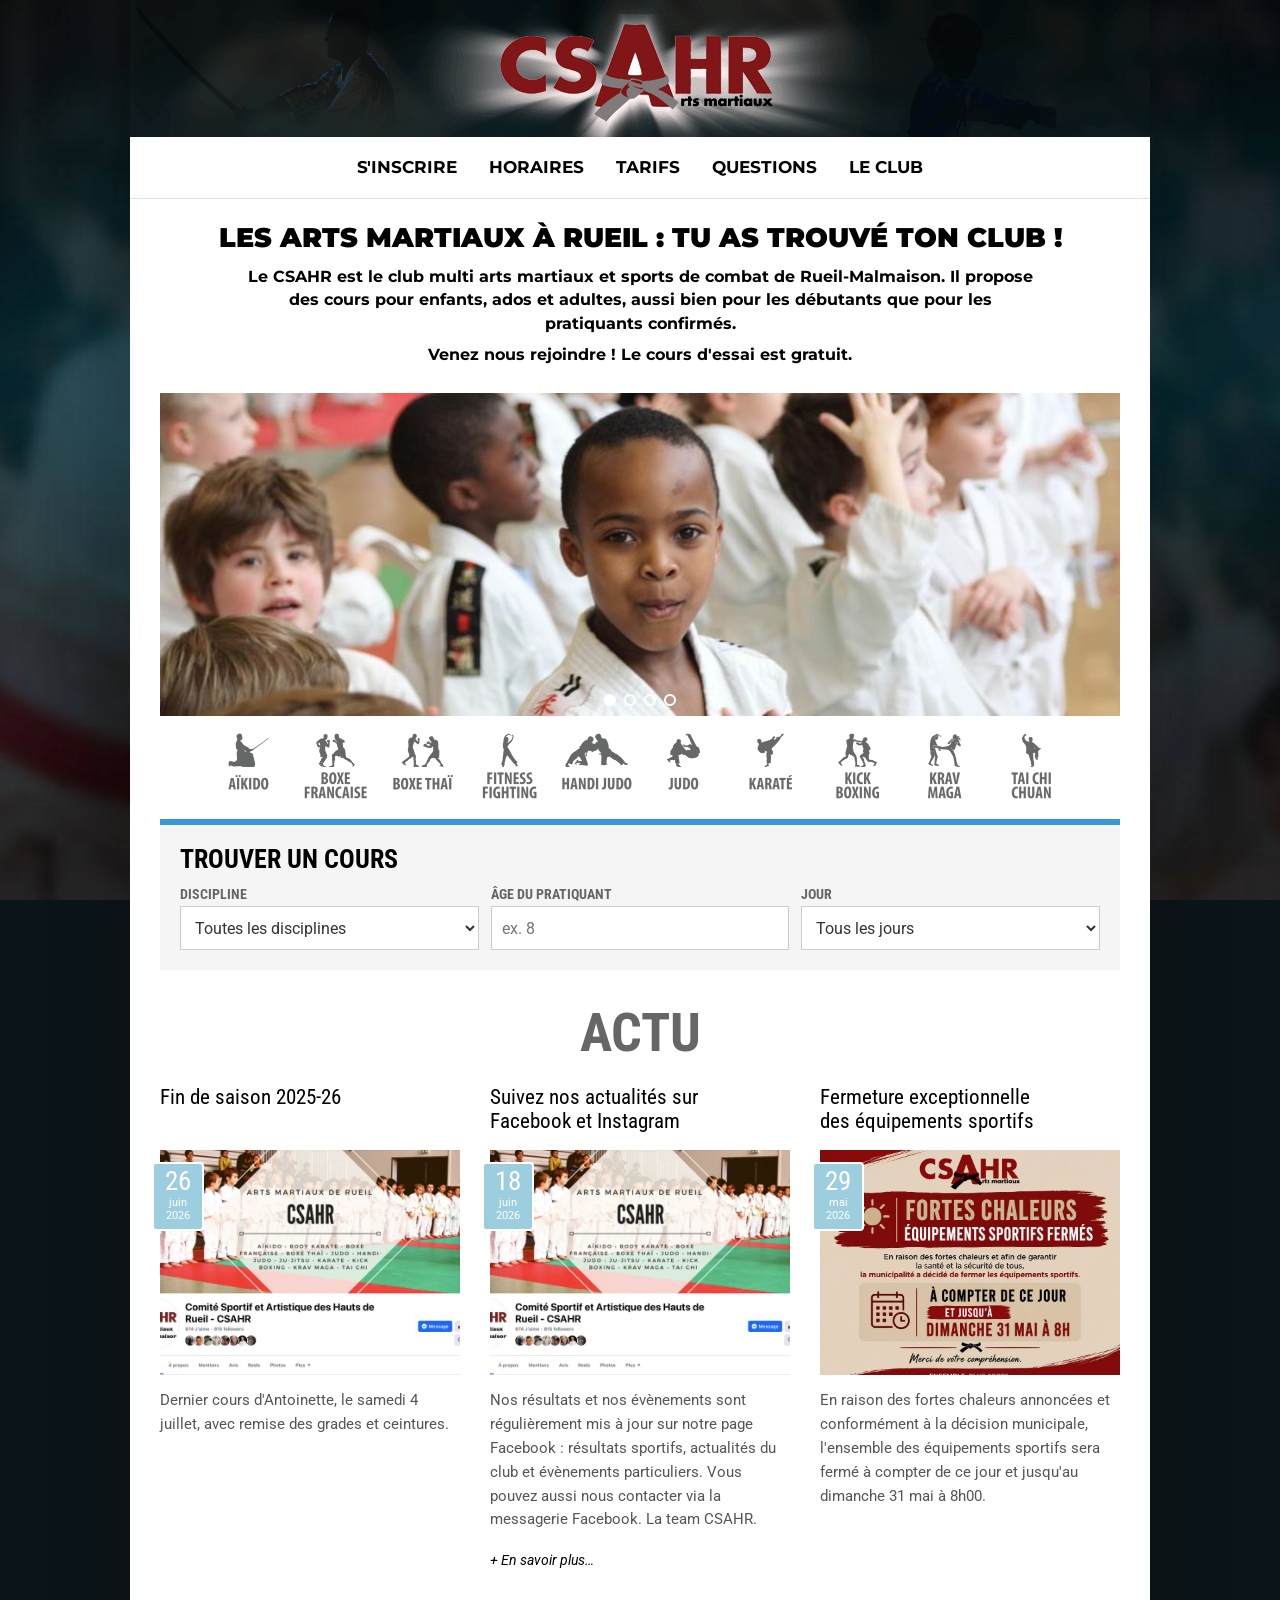
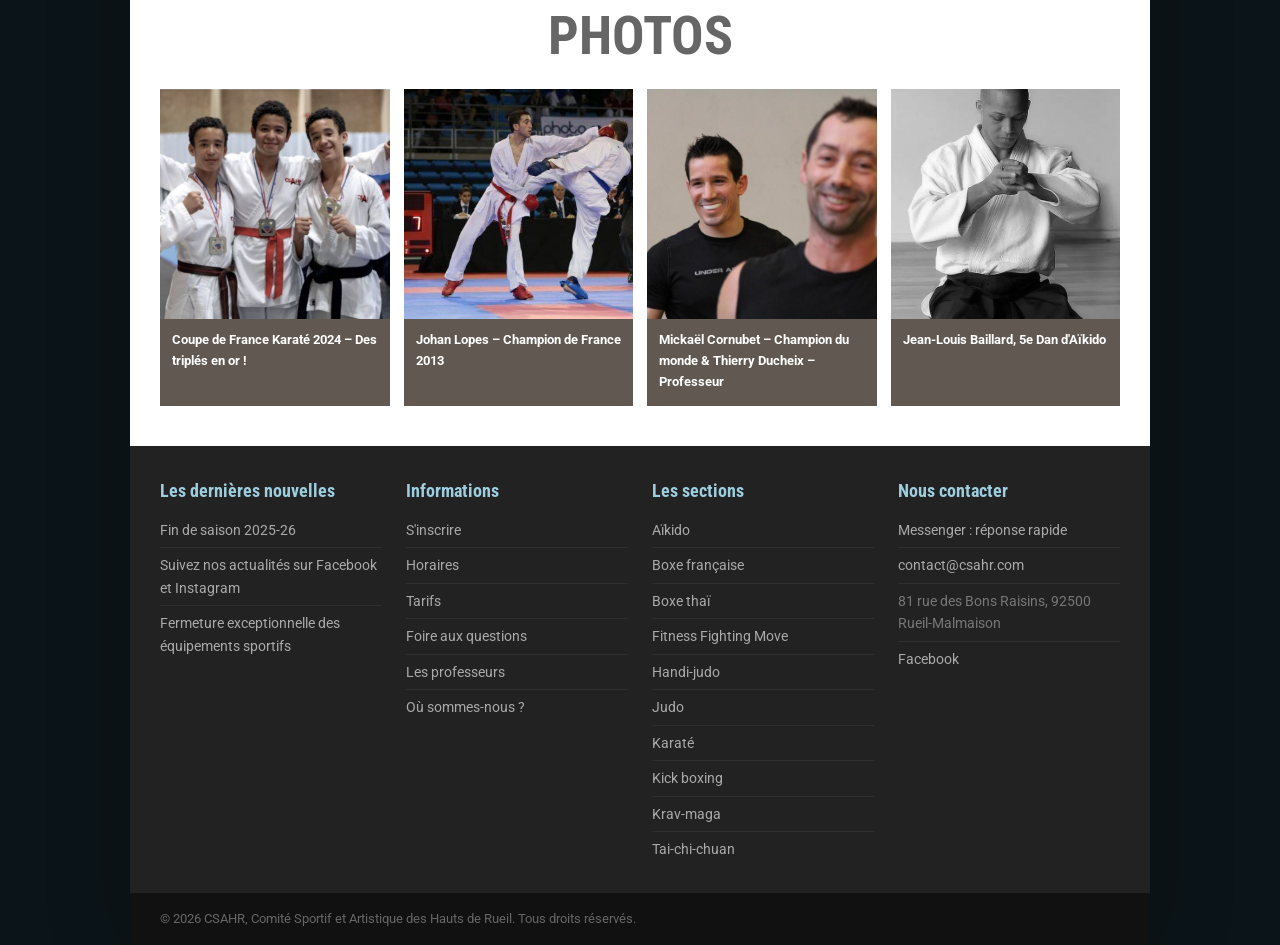
==== commit b12079ae: "Reprise de la charte graphique et des images de csahr.com Bandeau et logo, fond photo, menu Montserr" ====
--- a/index.html
+++ b/index.html
@@ -4,93 +4,46 @@
   <meta charset="utf-8">
   <meta name="viewport" content="width=device-width, initial-scale=1, viewport-fit=cover">
   <title>CSAHR | Arts martiaux à Rueil-Malmaison</title>
-  <meta name="description" content="Judo, karaté, aïkido, krav-maga, boxe française, boxe thaï, kick boxing, tai-chi-chuan à Rueil-Malmaison. Enfants dès 4 ans, ados, adultes. Premier cours gratuit.">
-  <link rel="icon" href="assets/favicon.svg" type="image/svg+xml">
+  <meta name="description" content="Le CSAHR est le club multi arts martiaux et sports de combat de Rueil-Malmaison : judo, karaté, aïkido, krav-maga, boxe française, boxe thaï, kick boxing, tai-chi-chuan. Cours d'essai gratuit.">
+  <link rel="icon" href="assets/img/favicon.png" type="image/png">
   <link rel="preconnect" href="https://fonts.googleapis.com">
   <link rel="preconnect" href="https://fonts.gstatic.com" crossorigin>
-  <link href="https://fonts.googleapis.com/css2?family=Barlow+Condensed:wght@600;700;800&family=Barlow:wght@400;500;600;700&display=swap" rel="stylesheet">
+  <link href="https://fonts.googleapis.com/css2?family=Montserrat:wght@400;700;900&family=Roboto+Condensed:wght@400;700&family=Roboto:wght@400;700&display=swap" rel="stylesheet">
   <link rel="stylesheet" href="assets/css/style.css">
 </head>
 <body data-page="home">
   <a class="skip" href="#main">Aller au contenu</a>
-  <header id="site-header"></header>
-  <main id="main">
+  <div class="page">
+    <header id="site-header"></header>
+    <main id="main">
 
-    <section class="hero">
-      <div id="hero-photo"></div>
-      <div class="wrap">
-        <h1>Arts martiaux et sports de combat à Rueil-Malmaison</h1>
-        <p>Judo, karaté, aïkido, krav-maga, boxe française, boxe thaï, kick boxing, tai-chi-chuan… Cours pour enfants dès 4 ans, ados et adultes. Le premier cours est gratuit.</p>
-        <div class="actions">
-          <a class="btn btn--primary" href="infos.html#essai">Faire un cours d'essai</a>
-          <a class="btn btn--light" href="planning.html">Voir les horaires</a>
-        </div>
+      <div class="intro inner">
+        <h1>Les arts martiaux à Rueil : tu as trouvé ton club !</h1>
+        <p>Le CSAHR est le club multi arts martiaux et sports de combat de Rueil-Malmaison. Il propose des cours pour enfants, ados et adultes, aussi bien pour les débutants que pour les pratiquants confirmés.</p>
+        <p>Venez nous rejoindre ! Le cours d'essai est gratuit.</p>
       </div>
-    </section>
+      <div class="inner"><div class="slider" id="slider"></div></div>
+      <div id="pictos"></div>
+      <div class="inner">
+        <section class="finder" aria-labelledby="finder-title">
+          <h2 id="finder-title">Trouver un cours</h2>
+          <form id="finder">
+            <label for="q-d">Discipline<select class="input" id="q-d"></select></label>
+            <label for="q-age">Âge du pratiquant<input class="input" id="q-age" type="number" min="3" max="99" inputmode="numeric" placeholder="ex. 8"></label>
+            <label for="q-day">Jour<select class="input" id="q-day"></select></label>
+          </form>
+          <div class="results" id="q-out" aria-live="polite"></div>
+        </section>
 
-    <div class="finder">
-      <form class="wrap" id="finder">
-        <strong>Trouver un cours</strong>
-        <label for="q-age">Âge<select class="input" id="q-age"></select></label>
-        <label for="q-family">Type de discipline<select class="input" id="q-family"></select></label>
-        <button class="btn btn--primary" type="submit">Afficher</button>
-        <p class="count" id="q-count" aria-live="polite"></p>
-      </form>
-    </div>
+        <h2 class="big-title" id="actu">Actu</h2>
+        <div class="news" id="news"></div>
 
-    <section class="section" id="disciplines">
-      <div class="wrap">
-        <div class="section-title"><h2>Nos disciplines</h2><a href="planning.html">Tous les horaires</a></div>
-        <div class="disciplines" id="discipline-grid"></div>
+        <h2 class="big-title">Photos</h2>
+        <div class="gallery" id="gallery"></div>
       </div>
-    </section>
-
-    <section class="section section--alt">
-      <div class="wrap facts3">
-        <div><h3>Premier cours gratuit</h3><p>Venez essayer sans vous inscrire. Prévenez le professeur avant, il vous dira quel cours choisir. <a href="infos.html#essai">Contacts</a></p></div>
-        <div><h3>Inscription sur place</h3><p>La cotisation se règle directement au professeur : chèque, espèces ou Pass+. Pas de carte bancaire. <a href="infos.html#tarifs">Tarifs</a></p></div>
-        <div><h3>Certificat médical</h3><p>Il est demandé pour la licence fédérale et l'assurance. Pensez-y avant la reprise de septembre. <a href="infos.html#faq">Questions fréquentes</a></p></div>
-      </div>
-    </section>
-
-    <section class="section">
-      <div class="wrap split">
-        <div id="club-photo"></div>
-        <div>
-          <h2>Un club de quartier depuis 1968</h2>
-          <p class="intro">Le Comité Sportif et Artistique des Hauts de Rueil a été fondé par Raymond Le Brenn. C'est une association loi 1901 : les cours sont donnés par des professeurs diplômés, dans les salles de la ville.</p>
-          <ul class="figures">
-            <li><b id="fig-members"></b><span>adhérents</span></li>
-            <li><b id="fig-disciplines"></b><span>disciplines</span></li>
-            <li><b id="fig-founded"></b><span>création</span></li>
-          </ul>
-          <a class="btn btn--line" href="club.html">Le club et les professeurs</a>
-        </div>
-      </div>
-    </section>
-
-    <section class="section section--alt" id="lieux">
-      <div class="wrap">
-        <div class="section-title"><h2>Les salles</h2></div>
-        <div class="venues" id="venues"></div>
-      </div>
-    </section>
-
-    <section class="section">
-      <div class="wrap">
-        <div class="section-title"><h2>Questions fréquentes</h2><a href="infos.html#faq">Toutes les questions</a></div>
-        <div class="faq" id="faq"></div>
-      </div>
-    </section>
-
-    <section class="trial">
-      <div class="wrap">
-        <div><h2>Envie d'essayer ?</h2><p>Le premier cours est offert, dans la discipline de votre choix.</p></div>
-        <a class="btn" href="infos.html#essai">Contacter un professeur</a>
-      </div>
-    </section>
-  </main>
-  <footer id="site-footer"></footer>
+    </main>
+    <footer id="site-footer"></footer>
+  </div>
   <script src="assets/js/data.js"></script>
   <script src="assets/js/app.js"></script>
 </body>
--- a/assets/css/style.css
+++ b/assets/css/style.css
@@ -1,345 +1,283 @@
-/* CSAHR — club d'arts martiaux, Rueil-Malmaison.
-   Mise en page : site de club, photos en avant, typo condensée « affiche de gala »,
-   bleu judogi comme seule couleur d'accent, bande de couleurs de ceintures en signature. */
+/* CSAHR — charte du site d'origine (csahr.com/rueil), remise à neuf.
+   Mise en page : colonne blanche centrée sur fond photo sombre, bandeau logo, menu Montserrat,
+   pictogrammes des disciplines, titres Roboto Condensed gris, étiquettes de couleurs franches. */
 :root {
-  --bg: #ffffff;
-  --bg-2: #f1f3f7;
-  --ink: #0e1420;
-  --ink-2: #3b4250;
-  --muted: #687082;
-  --line: #dfe3ea;
-  --accent: #1c3f9e;
-  --accent-hover: #15307a;
-  --accent-ink: #ffffff;
-  --accent-soft: #e6ecfa;
-  --photo-fallback: #1a2233;
-  --on-photo: #ffffff;
-  --focus: #e8a400;
-
-  --belt-1: #f4f4f4;
-  --belt-2: #f2c200;
-  --belt-3: #ef7d00;
-  --belt-4: #2e9b47;
-  --belt-5: #1c5fd0;
-  --belt-6: #7a4a26;
-  --belt-7: #111111;
-
-  --display: "Barlow Condensed", "Arial Narrow", "Roboto Condensed", sans-serif;
-  --body: "Barlow", "Helvetica Neue", Arial, sans-serif;
-  --r: 3px;
-  --maxw: 1200px;
-  --gutter: 20px;
-}
-@media (prefers-color-scheme: dark) {
-  :root:not([data-theme="light"]) {
-    --bg: #0d1117;
-    --bg-2: #151b24;
-    --ink: #eef1f6;
-    --ink-2: #c3c9d4;
-    --muted: #8b93a3;
-    --line: #273040;
-    --accent: #7c9cff;
-    --accent-hover: #a3baff;
-    --accent-ink: #0d1117;
-    --accent-soft: #17233f;
-    --photo-fallback: #1b2433;
-    color-scheme: dark;
-  }
-}
-:root[data-theme="dark"] {
-  --bg: #0d1117;
-  --bg-2: #151b24;
-  --ink: #eef1f6;
-  --ink-2: #c3c9d4;
-  --muted: #8b93a3;
-  --line: #273040;
-  --accent: #7c9cff;
-  --accent-hover: #a3baff;
-  --accent-ink: #0d1117;
-  --accent-soft: #17233f;
-  --photo-fallback: #1b2433;
-  color-scheme: dark;
+  --page: #ffffff;
+  --text: #555555;
+  --title: #666666;
+  --black: #000000;
+  --muted: #8a8a8a;
+  --line: #e1e1e1;
+  --soft: #f5f5f5;
+  --hover: #0e7fa6;
+  --blue: #3498db;
+  --blue-light: #71d0ff;
+  --green: #2ecc71;
+  --yellow: #f1c40f;
+  --orange: #e67e22;
+  --teal: #1abc9c;
+  --navy: #2c3e50;
+  --rule: #2ca0ca;
+  --date: #9dcedf;
+  --caption: #615951;
+  --footer: #222222;
+  --footer-2: #111111;
+  --footer-link: #aaaaaa;
+  --red: #801617;
+
+  --f-nav: "Montserrat", Arial, sans-serif;
+  --f-title: "Roboto Condensed", "Arial Narrow", Arial, sans-serif;
+  --f-body: "Roboto", Arial, Verdana, sans-serif;
+  --maxw: 1020px;
+  color-scheme: light;
 }
 
 * { box-sizing: border-box; }
-html { -webkit-text-size-adjust: 100%; }
-body { margin: 0; background: var(--bg); color: var(--ink); font: 400 17px/1.55 var(--body); }
+html { -webkit-text-size-adjust: 100%; scroll-behavior: smooth; }
+body {
+  margin: 0; color: var(--text); font: 400 16px/1.6 var(--f-body);
+  background: #0b1418 url("../img/fond.jpg") center top / cover fixed no-repeat;
+}
 img { display: block; max-width: 100%; }
-a { color: var(--accent); }
-a:hover { color: var(--accent-hover); }
-:focus-visible { outline: 3px solid var(--focus); outline-offset: 2px; }
-h1, h2, h3 { font-family: var(--display); font-weight: 700; line-height: 1.02; margin: 0 0 .4em; text-wrap: balance; text-transform: uppercase; letter-spacing: .005em; }
-h1 { font-size: clamp(2.6rem, 6.5vw, 4.6rem); font-weight: 800; }
-h2 { font-size: clamp(1.9rem, 3.6vw, 2.6rem); }
-h3 { font-size: 1.35rem; }
+a { color: var(--black); text-decoration: none; transition: color .2s, background-color .2s; }
+a:hover { color: var(--hover); }
+:focus-visible { outline: 3px solid var(--blue); outline-offset: 2px; }
+h1, h2, h3, h4 { font-family: var(--f-title); color: var(--title); font-weight: 700; line-height: 1.15; margin: 0 0 .5em; text-wrap: balance; }
 p { margin: 0 0 1em; }
 .sr-only { position: absolute; width: 1px; height: 1px; overflow: hidden; clip: rect(0 0 0 0); white-space: nowrap; }
-.skip { position: absolute; left: -999px; top: 8px; background: var(--ink); color: var(--bg); padding: 8px 14px; z-index: 100; }
-.skip:focus { left: 8px; }
-
-.wrap {
-  max-width: var(--maxw); margin: 0 auto;
-  padding-left: max(var(--gutter), env(safe-area-inset-left, 0px));
-  padding-right: max(var(--gutter), env(safe-area-inset-right, 0px));
-}
-.section { padding-block: clamp(48px, 7vw, 88px); }
-.section--alt { background: var(--bg-2); }
-.section-title { display: flex; flex-wrap: wrap; align-items: baseline; justify-content: space-between; gap: 8px 24px; margin-bottom: 28px; }
-.section-title h2 { margin: 0; }
-.section-title a { font-weight: 600; text-decoration: none; }
-.section-title a:hover { text-decoration: underline; }
-.intro { font-size: 1.1rem; color: var(--ink-2); max-width: 62ch; }
-
-/* Bande « ceintures » */
-.belts { display: flex; height: 6px; }
-.belts i { flex: 1; }
-.belts i:nth-child(1) { background: var(--belt-1); }
-.belts i:nth-child(2) { background: var(--belt-2); }
-.belts i:nth-child(3) { background: var(--belt-3); }
-.belts i:nth-child(4) { background: var(--belt-4); }
-.belts i:nth-child(5) { background: var(--belt-5); }
-.belts i:nth-child(6) { background: var(--belt-6); }
-.belts i:nth-child(7) { background: var(--belt-7); }
-
-/* Boutons */
-.btn {
-  display: inline-flex; align-items: center; justify-content: center; gap: 8px;
-  min-height: 46px; padding: 0 20px; border: 2px solid transparent; border-radius: var(--r);
-  font: 700 1.05rem/1 var(--display); text-transform: uppercase; letter-spacing: .04em;
-  text-decoration: none; cursor: pointer;
-}
-.btn--primary { background: var(--accent); color: var(--accent-ink); }
-.btn--primary:hover { background: var(--accent-hover); color: var(--accent-ink); }
-.btn--line { border-color: currentColor; color: var(--ink); background: transparent; }
-.btn--line:hover { background: var(--ink); color: var(--bg); border-color: var(--ink); }
-.btn--light { border-color: var(--on-photo); color: var(--on-photo); }
-.btn--light:hover { background: var(--on-photo); color: #0e1420; border-color: var(--on-photo); }
-
-/* En-tête */
-.site-header { position: sticky; top: env(safe-area-inset-top, 0px); z-index: 50; background: var(--bg); border-bottom: 1px solid var(--line); }
-.site-header .bar { display: flex; align-items: center; gap: 20px; height: 66px; }
-.logo { display: flex; align-items: baseline; gap: 10px; text-decoration: none; color: var(--ink); margin-right: auto; }
-.logo:hover { color: var(--ink); }
-.logo b { font: 800 1.9rem/1 var(--display); letter-spacing: .02em; }
-.logo span { font-size: .82rem; color: var(--muted); }
-.nav { display: flex; align-items: center; gap: 2px; }
-.nav a { color: var(--ink-2); text-decoration: none; font-weight: 600; padding: 8px 12px; }
-.nav a:hover { color: var(--accent); }
-.nav a[aria-current="page"] { color: var(--accent); }
-.menu-toggle { display: none; width: 44px; height: 44px; border: 1px solid var(--line); border-radius: var(--r); background: var(--bg); color: var(--ink); cursor: pointer; }
-.menu-toggle svg { width: 24px; height: 24px; margin: auto; }
-@media (max-width: 940px) {
-  .logo span { display: none; }
-  .menu-toggle { display: grid; }
-  .header-cta { display: none; }
-  .nav {
-    display: none; position: absolute; left: 0; right: 0; top: 100%;
-    flex-direction: column; align-items: stretch; background: var(--bg); border-bottom: 1px solid var(--line);
-    padding: 8px max(var(--gutter), env(safe-area-inset-right, 0px)) 20px max(var(--gutter), env(safe-area-inset-left, 0px));
-  }
-  .nav.is-open { display: flex; }
-  .nav a { padding: 14px 0; border-bottom: 1px solid var(--line); font-size: 1.1rem; }
-  .nav .btn { margin-top: 16px; border-bottom: 0; }
-}
-@media (min-width: 941px) { .nav .btn { display: none; } }
-
-/* Photos et repli sans photo */
-.photo { position: relative; background: var(--photo-fallback); overflow: hidden; }
-.photo img { width: 100%; height: 100%; object-fit: cover; }
-.photo .ph-label {
-  position: absolute; inset: auto 0 0 0; padding: 14px 16px;
-  font: 800 clamp(1.6rem, 4vw, 2.4rem)/1 var(--display); text-transform: uppercase; color: rgba(255, 255, 255, .14);
-}
-
-/* Hero accueil */
-.hero { position: relative; color: var(--on-photo); background: var(--photo-fallback); }
-.hero .photo { position: absolute; inset: 0; }
-.hero .photo::after { content: ""; position: absolute; inset: 0; background: linear-gradient(90deg, rgba(8, 12, 20, .82) 0%, rgba(8, 12, 20, .55) 55%, rgba(8, 12, 20, .25) 100%); }
-.hero .wrap { position: relative; padding-block: clamp(64px, 11vw, 140px) clamp(56px, 8vw, 96px); }
-.hero h1 { max-width: 15ch; }
-.hero p { font-size: 1.2rem; max-width: 52ch; color: rgba(255, 255, 255, .88); }
-.hero .actions { display: flex; flex-wrap: wrap; gap: 12px; margin-top: 28px; }
-
-/* Barre de recherche de cours */
-.finder { background: var(--bg); border-bottom: 1px solid var(--line); }
-.finder form { display: flex; flex-wrap: wrap; align-items: end; gap: 12px 16px; padding-block: 20px; }
-.finder label { display: grid; gap: 4px; font-size: .85rem; font-weight: 600; color: var(--muted); flex: 1 1 180px; }
-.finder strong { font: 700 1.3rem/1 var(--display); text-transform: uppercase; align-self: center; margin-right: 8px; }
-select.input {
-  min-height: 46px; padding: 0 12px; border: 1px solid var(--line); border-radius: var(--r);
-  background: var(--bg); color: var(--ink); font: 500 1rem var(--body); width: 100%;
-}
-.finder .count { flex: 1 1 100%; margin: 0; font-size: .95rem; color: var(--ink-2); }
-
-/* Grille des disciplines */
-.disciplines { display: grid; grid-template-columns: repeat(auto-fill, minmax(270px, 1fr)); gap: 28px 20px; }
-.dcard { display: flex; flex-direction: column; text-decoration: none; color: var(--ink); }
-.dcard:hover { color: var(--ink); }
-.dcard .photo { aspect-ratio: 4 / 3; border-radius: var(--r); max-width: 100%; }
-.dcard .photo img { transition: transform .4s ease; }
-.dcard:hover .photo img { transform: scale(1.03); }
-.dcard h3 { margin: 14px 0 4px; font-size: 1.6rem; }
-.dcard:hover h3 { color: var(--accent); }
-.dcard .who { font-size: .92rem; color: var(--muted); margin: 0 0 6px; }
-.dcard p { margin: 0; color: var(--ink-2); font-size: .97rem; }
-.dcard .age { position: absolute; left: 10px; top: 10px; background: var(--bg); color: var(--ink); font-size: .8rem; font-weight: 700; padding: 3px 8px; border-radius: var(--r); }
-.none { padding: 24px; border: 1px dashed var(--line); color: var(--muted); }
-
-/* Bloc infos (3 colonnes) */
-.facts3 { display: grid; grid-template-columns: repeat(3, minmax(0, 1fr)); gap: 32px; }
-.facts3 h3 { font-size: 1.4rem; margin-bottom: 6px; }
-.facts3 p { color: var(--ink-2); margin: 0; }
-@media (max-width: 800px) { .facts3 { grid-template-columns: 1fr; gap: 24px; } }
-
-/* Club (photo + texte) */
-.split { display: grid; grid-template-columns: 1fr 1fr; gap: clamp(28px, 5vw, 64px); align-items: center; }
-.split .photo { aspect-ratio: 3 / 2; border-radius: var(--r); max-width: 100%; }
-.split > * { min-width: 0; }
-@media (max-width: 860px) { .split { grid-template-columns: 1fr; } }
-.figures { display: flex; flex-wrap: wrap; gap: 8px 32px; margin: 20px 0 24px; padding: 0; list-style: none; }
-.figures b { display: block; font: 800 2.4rem/1 var(--display); color: var(--accent); }
-.figures span { font-size: .92rem; color: var(--muted); }
-
-/* Lieux */
-.venues { border-top: 2px solid var(--ink); }
-.venue { display: grid; grid-template-columns: 1.1fr 1.4fr auto; gap: 8px 24px; padding: 16px 0; border-bottom: 1px solid var(--line); align-items: baseline; }
-.venue h3 { margin: 0; font-size: 1.3rem; }
-.venue p { margin: 0; color: var(--ink-2); }
-.venue small { display: block; color: var(--muted); }
-.venue a { font-weight: 600; white-space: nowrap; }
-@media (max-width: 700px) { .venue { grid-template-columns: 1fr; } }
+.skip { position: absolute; left: -999px; top: 8px; z-index: 100; background: #000; color: #fff; padding: 8px 12px; }
+.skip:focus { left: 8px; color: #fff; }
+
+/* ---------- Colonne principale ---------- */
+.page { max-width: var(--maxw); margin: 0 auto; background: var(--page); box-shadow: 0 10px 80px rgba(0, 0, 0, .2); }
+.inner {
+  padding-left: max(30px, env(safe-area-inset-left, 0px));
+  padding-right: max(30px, env(safe-area-inset-right, 0px));
+}
+@media (max-width: 600px) { .inner { padding-left: max(16px, env(safe-area-inset-left, 0px)); padding-right: max(16px, env(safe-area-inset-right, 0px)); } }
+
+/* Bandeau logo */
+.banner { display: block; height: 137px; background: #0c0c0c url("../img/bandeau.png") center / auto 100% no-repeat; }
+@media (max-width: 600px) { .banner { height: 96px; } }
+
+/* Menu */
+.nav-bar { position: sticky; top: env(safe-area-inset-top, 0px); z-index: 50; background: #fff; border-bottom: 1px solid var(--line); }
+.nav { display: flex; justify-content: center; flex-wrap: wrap; gap: 4px; padding-block: 10px; }
+.nav a { font: 700 1.05rem/1 var(--f-nav); text-transform: uppercase; color: var(--black); padding: 12px 14px; }
+.nav a:hover, .nav a[aria-current="page"] { color: var(--hover); background: #f8f8f8; }
+@media (max-width: 640px) {
+  .nav { gap: 0; padding-block: 4px; }
+  .nav a { font-size: .8rem; padding: 10px 8px; }
+}
+@media (max-width: 420px) { .nav a { font-size: .68rem; padding: 10px 5px; } }
+
+/* Pictogrammes des disciplines */
+.pictos { display: flex; flex-wrap: wrap; justify-content: center; gap: 2px 4px; padding-block: 16px 12px; }
+.picto { display: block; width: 83px; flex: none; }
+.picto img { width: 83px; height: auto; }
+.picto .c { display: none; }
+.picto:hover .g, .picto[aria-current="page"] .g { display: none; }
+.picto:hover .c, .picto[aria-current="page"] .c { display: block; }
+@media (max-width: 600px) { .picto, .picto img { width: 25vw; max-width: 83px; } }
+.rule { height: 6px; border: 0; margin: 0; background: var(--rule); }
+
+/* ---------- Accueil ---------- */
+.intro { text-align: center; padding-block: 22px 18px; }
+.intro h1 { font: 900 1.7rem/1.25 var(--f-nav); text-transform: uppercase; color: #000; margin: 0 0 10px; }
+.intro p { font: 700 .98rem/1.5 var(--f-nav); color: #000; max-width: 800px; margin: 0 auto 8px; }
+@media (max-width: 480px) { .intro h1 { font-size: 1.3rem; } .intro p { font-size: .9rem; } }
+
+.slider { position: relative; aspect-ratio: 1010 / 340; max-width: 100%; overflow: hidden; background: #ddd; }
+.slider img { position: absolute; inset: 0; width: 100%; height: 100%; object-fit: cover; opacity: 0; transition: opacity 1s ease; }
+.slider img.on { opacity: 1; }
+.slider .dots { position: absolute; left: 0; right: 0; bottom: 10px; display: flex; justify-content: center; gap: 8px; }
+.slider .dots button { width: 12px; height: 12px; border-radius: 50%; border: 2px solid #fff; background: transparent; padding: 0; cursor: pointer; }
+.slider .dots button[aria-current="true"] { background: #fff; }
+
+/* Bloc « Trouver un cours » */
+.finder { background: var(--soft); border-top: 6px solid var(--blue); padding: 20px; margin-block: 8px 30px; }
+.finder h2 { font-size: 1.6rem; margin-bottom: 12px; color: var(--black); text-transform: uppercase; }
+.finder form { display: flex; flex-wrap: wrap; gap: 12px; align-items: end; }
+.finder label { display: grid; gap: 4px; font: 700 .85rem var(--f-title); text-transform: uppercase; color: var(--title); flex: 1 1 200px; }
+.input { min-height: 44px; padding: 0 10px; border: 1px solid #ccc; background: #fff; color: #333; font: 400 1rem var(--f-body); width: 100%; border-radius: 0; }
+.results { margin-top: 18px; display: grid; gap: 8px; }
+.results:empty { display: none; }
+.result { display: grid; grid-template-columns: 6px 1fr auto; gap: 0 14px; background: #fff; align-items: center; padding-right: 14px; }
+.result::before { content: ""; align-self: stretch; background: var(--c); }
+.result div { padding: 10px 0; }
+.result b { font: 700 1.15rem var(--f-title); color: #000; }
+.result span { display: block; font-size: .9rem; color: var(--muted); }
+.result small { font: 700 .95rem var(--f-title); color: var(--c); white-space: nowrap; }
+.result:hover b { color: var(--hover); }
+.results .none { background: #fff; padding: 14px; margin: 0; }
+
+/* Grands titres de section (ACTU, PHOTOS) */
+.big-title { font: 700 clamp(2.4rem, 6vw, 3.4rem)/1 var(--f-title); color: var(--title); text-align: center; text-transform: uppercase; margin: 36px 0 26px; }
+
+/* Actualités */
+.news { display: grid; grid-template-columns: repeat(3, minmax(0, 1fr)); gap: 30px; }
+.news article { min-width: 0; }
+.news h3 { font-size: 1.3rem; color: #000; font-weight: 400; min-height: 2.6em; margin-bottom: 10px; }
+.news .pic { position: relative; }
+.news .pic img { width: 100%; aspect-ratio: 4 / 3; object-fit: cover; }
+.date { position: absolute; left: -8px; top: 12px; width: 52px; background: var(--date); color: #fff; text-align: center; border: 2px solid #fff; border-radius: 4px; padding: 4px 0 6px; font: 400 .7rem/1.2 var(--f-body); }
+.date b { display: block; font: 400 1.7rem/1 var(--f-title); }
+.news p { font-size: .93rem; margin-top: 14px; }
+.news a.more { font-style: italic; font-size: .9rem; }
+@media (max-width: 760px) { .news { grid-template-columns: 1fr; } }
+
+/* Galerie photos */
+.gallery { display: grid; grid-template-columns: repeat(4, minmax(0, 1fr)); gap: 14px; padding-bottom: 40px; }
+.gallery figure { margin: 0; background: var(--caption); min-width: 0; }
+.gallery img { width: 100%; aspect-ratio: 1; object-fit: cover; }
+.gallery figcaption { color: #fff; font-size: .82rem; font-weight: 700; padding: 10px 12px 14px; min-height: 64px; }
+@media (max-width: 760px) { .gallery { grid-template-columns: 1fr 1fr; } }
+
+/* ---------- Pages discipline ---------- */
+.d-rule { height: 6px; background: var(--c, var(--rule)); }
+.d-head { text-align: center; padding-block: 30px 10px; }
+.d-head h1 { font: 700 clamp(2.6rem, 7vw, 3.4rem)/1 var(--f-title); color: var(--title); text-transform: uppercase; margin-bottom: 8px; }
+.d-head p { font: 700 1.5rem/1.3 var(--f-title); color: var(--title); margin: 0; }
+.links { display: flex; justify-content: center; flex-wrap: wrap; gap: 6px; margin: 18px 0 10px; }
+.links a { width: 124px; padding: 10px 6px; text-align: center; color: #fff; font: 700 1.1rem/1.2 var(--f-title); }
+.links a svg { display: block; width: 22px; height: 22px; margin: 0 auto 4px; }
+.links .l-ins { background: var(--blue); } .links .l-ins:hover { background: var(--blue-light); color: #fff; }
+.links .l-hor { background: var(--green); } .links .l-hor:hover { background: #7ee2a8; color: #fff; }
+.links .l-tar { background: var(--yellow); } .links .l-tar:hover { background: #f7dc6f; color: #fff; }
+
+.d-body { display: grid; grid-template-columns: minmax(0, 1fr) 300px; gap: 40px; align-items: start; }
+@media (max-width: 820px) { .d-body { grid-template-columns: 1fr; } .d-body .prof-col { order: -1; } }
+.tag { display: inline-block; color: #fff; padding: 6px 12px; margin: 48px 0 18px; font: 700 1.25rem/1.2 var(--f-title); text-transform: uppercase; min-width: min(280px, 100%); }
+.tag--orange { background: var(--orange); }
+.tag--blue { background: var(--blue); }
+.tag--yellow { background: var(--yellow); }
+.tag--green { background: var(--green); }
+.tag--teal { background: var(--teal); }
+.tag--navy { background: var(--navy); }
+.d-body .tag:first-child { margin-top: 20px; }
+
+.prof-card { text-align: center; padding-top: 20px; }
+.prof-card + .prof-card { margin-top: 24px; }
+.prof-card img { width: 100%; max-width: 260px; margin: 0 auto 10px; }
+.prof-card h3 { font-size: 1.5rem; color: var(--title); margin-bottom: 4px; }
+.prof-card .tel { display: inline-block; font-weight: 700; font-size: 1.05rem; color: #000; margin-bottom: 4px; }
+.prof-card ul { list-style: none; margin: 0; padding: 0; font-size: .92rem; }
+
+.two { display: grid; grid-template-columns: 1fr 1fr; gap: 40px; }
+@media (max-width: 760px) { .two { grid-template-columns: 1fr; gap: 0; } }
+.two h3, .d-sub { font-size: 1.4rem; color: #000; }
+.signup { font-weight: 700; color: #000; text-align: center; background: var(--soft); padding: 12px; }
+.docs { padding-left: 20px; font-size: .95rem; }
+.docs li { margin-bottom: 8px; }
+.prices { list-style: none; margin: 0 0 14px; padding: 0; }
+.prices li { display: flex; justify-content: space-between; gap: 12px; padding: 8px 0; border-bottom: 1px solid var(--line); }
+.prices b { color: #000; font: 700 1.2rem var(--f-title); white-space: nowrap; font-variant-numeric: tabular-nums; }
+.prices small { display: block; color: var(--muted); }
+.note { font-size: .9rem; color: var(--muted); }
+.warn { color: var(--orange); font-weight: 700; }
+
+/* Tableaux d'horaires (par salle) */
+.venue-table { margin-bottom: 30px; border: 1px solid var(--line); }
+.venue-head { display: flex; flex-wrap: wrap; justify-content: space-between; gap: 6px 16px; background: #e8e8e8; padding: 10px 14px; }
+.venue-head b { font: 700 1.15rem var(--f-title); color: #333; }
+.venue-head span { display: block; font-size: .9rem; color: #666; }
+.venue-head a { font-weight: 700; font-size: .9rem; color: var(--blue); align-self: center; }
+.venue-head a:hover { color: var(--hover); }
+.venue-table table { width: 100%; border-collapse: collapse; font-size: .95rem; }
+.venue-table th, .venue-table td { text-align: left; padding: 8px 14px; border-top: 1px solid var(--line); vertical-align: top; }
+.venue-table th { width: 110px; color: #000; }
+.venue-table td.t { width: 140px; white-space: nowrap; font-variant-numeric: tabular-nums; font-weight: 700; color: #333; }
+.venue-table .who { display: block; font-size: .85rem; color: var(--muted); }
+.bus { font-size: .85rem; color: #666; padding: 8px 14px; border-top: 1px solid var(--line); background: #fafafa; }
+@media (max-width: 520px) { .venue-table th { width: 80px; } .venue-table td.t { width: auto; } .venue-table th, .venue-table td { padding: 8px; } }
+
+.photos3 { display: grid; grid-template-columns: repeat(3, minmax(0, 1fr)); gap: 10px; padding-bottom: 40px; }
+.photos3 img { width: 100%; aspect-ratio: 3 / 2; object-fit: cover; }
+@media (max-width: 600px) { .photos3 { grid-template-columns: 1fr; } }
+
+/* ---------- Pages intérieures ---------- */
+.page-title { font: 700 clamp(2.2rem, 6vw, 3rem)/1.1 var(--f-title); color: var(--title); text-transform: uppercase; text-align: center; margin: 30px 0 10px; }
+.page-lead { text-align: center; max-width: 720px; margin: 0 auto 24px; }
+
+/* Planning */
+.filters { display: flex; flex-wrap: wrap; gap: 12px; align-items: end; background: var(--soft); padding: 16px; margin-bottom: 20px; }
+.filters label { display: grid; gap: 4px; font: 700 .85rem var(--f-title); text-transform: uppercase; color: var(--title); flex: 1 1 180px; }
+.filters .count { flex: 1 1 100%; margin: 0; font-size: .95rem; color: #333; }
+.week { display: grid; grid-template-columns: repeat(6, minmax(0, 1fr)); gap: 8px; }
+.day { min-width: 0; }
+.day h2 { margin: 0 0 8px; background: #333; color: #fff; text-align: center; font-size: 1.1rem; padding: 8px; text-transform: uppercase; }
+.day.today h2 { background: var(--blue); }
+.day ol { list-style: none; margin: 0; padding: 0; display: grid; gap: 6px; }
+.slot { display: block; padding: 7px 8px 8px; background: #fff; border: 1px solid var(--line); border-left: 6px solid var(--c); font-size: .82rem; line-height: 1.3; color: #555; }
+.slot:hover { background: #f8f8f8; color: #555; }
+.slot time { font-weight: 700; color: #000; font-variant-numeric: tabular-nums; }
+.slot b { display: block; font: 700 1.02rem/1.15 var(--f-title); color: var(--c); margin: 2px 0; }
+.slot span { display: block; }
+.slot .v { color: var(--muted); }
+.day-empty { color: var(--muted); text-align: center; font-size: .9rem; }
+@media (max-width: 1000px) { .week { grid-template-columns: repeat(3, minmax(0, 1fr)); } }
+@media (max-width: 560px) { .week { grid-template-columns: 1fr; } }
+.legend { display: flex; flex-wrap: wrap; gap: 6px 16px; margin: 20px 0 40px; font-size: .88rem; }
+.legend span { display: inline-flex; align-items: center; gap: 6px; }
+.legend i { width: 14px; height: 14px; background: var(--c); }
+
+/* Tarifs */
+.calc { background: var(--soft); border-top: 6px solid var(--yellow); padding: 20px; margin-bottom: 30px; }
+.calc form { display: flex; flex-wrap: wrap; gap: 12px; align-items: end; }
+.calc label { display: grid; gap: 4px; font: 700 .85rem var(--f-title); text-transform: uppercase; color: var(--title); flex: 1 1 220px; }
+.calc label.age { flex: 0 1 140px; }
+.calc-out { margin-top: 16px; background: #fff; padding: 16px; }
+.calc-out:empty { display: none; }
+.calc-out .total { font: 700 2.2rem/1 var(--f-title); color: #000; }
+.calc-out p { margin: 6px 0 0; }
+.table-scroll { overflow-x: auto; margin-bottom: 40px; }
+table.tarifs { width: 100%; min-width: 560px; border-collapse: collapse; font-size: .95rem; }
+table.tarifs th, table.tarifs td { text-align: left; padding: 9px 10px; border-bottom: 1px solid var(--line); vertical-align: top; }
+table.tarifs thead th { background: #333; color: #fff; font-family: var(--f-title); text-transform: uppercase; }
+table.tarifs td.n { border-left: 6px solid var(--c); font: 700 1.05rem var(--f-title); }
+table.tarifs td.n a { color: var(--c); }
+table.tarifs .amt { text-align: right; font: 700 1.1rem var(--f-title); color: #000; white-space: nowrap; font-variant-numeric: tabular-nums; }
+table.tarifs .chq { color: var(--muted); white-space: nowrap; }
 
 /* FAQ */
-.faq { border-top: 2px solid var(--ink); max-width: 860px; }
+.faq { max-width: 860px; margin: 0 auto 40px; }
 .faq details { border-bottom: 1px solid var(--line); }
-.faq summary { list-style: none; cursor: pointer; padding: 18px 40px 18px 0; position: relative; font-weight: 600; font-size: 1.08rem; }
+.faq summary { cursor: pointer; list-style: none; padding: 14px 36px 14px 0; position: relative; font: 700 1.2rem/1.3 var(--f-title); color: #333; }
 .faq summary::-webkit-details-marker { display: none; }
-.faq summary::after { content: "+"; position: absolute; right: 4px; top: 12px; font: 700 1.6rem/1 var(--display); color: var(--accent); }
+.faq summary::after { content: "+"; position: absolute; right: 6px; top: 10px; font-size: 1.6rem; color: var(--blue); }
 .faq details[open] summary::after { content: "–"; }
-.faq details > div { padding: 0 0 18px; color: var(--ink-2); max-width: 70ch; }
-
-/* Bandeau essai */
-.trial { background: var(--accent); color: var(--accent-ink); }
-.trial .wrap { display: flex; flex-wrap: wrap; align-items: center; justify-content: space-between; gap: 20px; padding-block: 36px; }
-.trial h2 { margin: 0 0 4px; }
-.trial p { margin: 0; opacity: .9; }
-.trial .btn { background: var(--accent-ink); color: var(--accent); }
-.trial .btn:hover { opacity: .9; color: var(--accent); }
-
-/* En-tête de page intérieure */
-.page-head { background: var(--bg-2); border-bottom: 1px solid var(--line); }
-.page-head .wrap { padding-block: clamp(36px, 6vw, 64px) clamp(28px, 4vw, 40px); }
-.crumbs { font-size: .9rem; color: var(--muted); margin-bottom: 12px; }
-.crumbs a { color: var(--muted); }
-.page-head h1 { margin-bottom: 10px; }
-
-/* Fiche discipline */
-.dhero { position: relative; color: var(--on-photo); background: var(--photo-fallback); }
-.dhero .photo { position: absolute; inset: 0; }
-.dhero .photo::after { content: ""; position: absolute; inset: 0; background: linear-gradient(0deg, rgba(8, 12, 20, .85) 0%, rgba(8, 12, 20, .35) 70%); }
-.dhero .wrap { position: relative; padding-block: clamp(80px, 14vw, 180px) 36px; }
-.dhero .crumbs, .dhero .crumbs a { color: rgba(255, 255, 255, .75); }
-.dhero p { font-size: 1.15rem; max-width: 56ch; color: rgba(255, 255, 255, .9); margin: 0; }
-.detail { display: grid; grid-template-columns: minmax(0, 1fr) 340px; gap: clamp(28px, 5vw, 64px); align-items: start; }
-.detail aside { position: sticky; top: 90px; display: grid; gap: 20px; }
-@media (max-width: 920px) { .detail { grid-template-columns: 1fr; } .detail aside { position: static; } }
-.kv { display: grid; grid-template-columns: max-content 1fr; gap: 6px 20px; margin: 0 0 28px; padding: 16px 0; border-block: 1px solid var(--line); }
-.kv dt { font-weight: 600; color: var(--muted); }
-.kv dd { margin: 0; }
-.detail h2 { font-size: 1.8rem; margin-top: 36px; }
-.box { border: 1px solid var(--line); border-top: 4px solid var(--accent); padding: 20px; background: var(--bg); }
-.box h2 { font-size: 1.4rem; margin: 0 0 10px; }
-.box p { color: var(--ink-2); font-size: .97rem; }
-.phone { display: block; font: 700 1.6rem/1.2 var(--display); color: var(--ink); text-decoration: none; letter-spacing: .02em; }
-.phone:hover { color: var(--accent); }
-.prices { list-style: none; margin: 0; padding: 0; }
-.prices li { display: flex; justify-content: space-between; gap: 16px; padding: 10px 0; border-bottom: 1px solid var(--line); }
-.prices li:last-child { border-bottom: 0; }
-.prices small { display: block; color: var(--muted); font-size: .85rem; }
-.prices b { font: 700 1.35rem/1.2 var(--display); white-space: nowrap; font-variant-numeric: tabular-nums; }
-.note { font-size: .88rem; color: var(--muted); margin: 10px 0 0; }
-.slots { width: 100%; border-collapse: collapse; }
-.slots th, .slots td { text-align: left; padding: 10px 12px 10px 0; border-bottom: 1px solid var(--line); vertical-align: top; }
-.slots th { font-weight: 700; white-space: nowrap; }
-.slots td.t { font-variant-numeric: tabular-nums; white-space: nowrap; font-weight: 600; }
-.slots td.l { color: var(--ink-2); }
-.notice { border-left: 4px solid var(--accent); background: var(--accent-soft); padding: 14px 18px; margin: 16px 0 0; }
-.notice p { margin: 0; }
-
-/* Planning */
-.toolbar { display: flex; flex-wrap: wrap; gap: 12px 16px; align-items: end; padding: 16px 0 24px; }
-.toolbar label { display: grid; gap: 4px; font-size: .85rem; font-weight: 600; color: var(--muted); flex: 1 1 200px; }
-.toolbar .count { flex: 1 1 100%; margin: 0; color: var(--ink-2); }
-.week { display: grid; grid-template-columns: repeat(6, minmax(0, 1fr)); border-top: 2px solid var(--ink); border-left: 1px solid var(--line); }
-.day { border-right: 1px solid var(--line); border-bottom: 1px solid var(--line); min-width: 0; }
-.day h2 { font-size: 1.25rem; margin: 0; padding: 10px 12px; border-bottom: 1px solid var(--line); background: var(--bg-2); display: flex; align-items: center; justify-content: space-between; gap: 8px; }
-.day.is-today h2 { background: var(--accent); color: var(--accent-ink); }
-.day.is-today h2 small { font: 600 .75rem var(--body); text-transform: none; }
-.day ol { list-style: none; margin: 0; padding: 8px; display: grid; gap: 8px; }
-.slot { display: block; padding: 8px 10px; text-decoration: none; color: var(--ink); border-left: 3px solid var(--accent); background: var(--bg-2); }
-.slot:hover { background: var(--accent-soft); color: var(--ink); }
-.slot time { font-weight: 700; font-size: .9rem; font-variant-numeric: tabular-nums; }
-.slot b { display: block; font: 700 1.15rem/1.1 var(--display); text-transform: uppercase; margin: 2px 0; }
-.slot span { display: block; font-size: .84rem; color: var(--muted); line-height: 1.35; }
-.day-empty { padding: 12px; color: var(--muted); font-size: .9rem; margin: 0; }
-@media (max-width: 1080px) { .week { grid-template-columns: repeat(3, minmax(0, 1fr)); } }
-@media (max-width: 620px) { .week { grid-template-columns: 1fr; } }
-
-/* Tarifs */
-.table-scroll { overflow-x: auto; }
-table.tarifs { width: 100%; border-collapse: collapse; min-width: 560px; border-top: 2px solid var(--ink); }
-table.tarifs th, table.tarifs td { text-align: left; padding: 12px 14px 12px 0; border-bottom: 1px solid var(--line); vertical-align: top; }
-table.tarifs thead th { font-size: .85rem; color: var(--muted); font-weight: 600; }
-table.tarifs .amt { text-align: right; font: 700 1.2rem var(--display); white-space: nowrap; font-variant-numeric: tabular-nums; padding-right: 0; }
-table.tarifs tbody tr.first td { border-top: 1px solid var(--ink-2); }
-table.tarifs a { font-weight: 700; text-decoration: none; color: var(--ink); }
-table.tarifs a:hover { color: var(--accent); }
-.cols3 { display: grid; grid-template-columns: repeat(3, minmax(0, 1fr)); gap: 32px; }
-.cols3 h3 { font-size: 1.35rem; }
-.cols3 p { color: var(--ink-2); margin: 0; }
-@media (max-width: 800px) { .cols3 { grid-template-columns: 1fr; gap: 20px; } }
-.contacts { list-style: none; margin: 0; padding: 0; border-top: 2px solid var(--ink); }
-.contacts li { display: flex; flex-wrap: wrap; justify-content: space-between; gap: 4px 16px; padding: 12px 0; border-bottom: 1px solid var(--line); }
-.contacts li span small { display: block; color: var(--muted); }
-.contacts a { font: 700 1.2rem var(--display); text-decoration: none; letter-spacing: .02em; white-space: nowrap; }
+.faq details[open] summary { color: var(--hover); }
+.faq details p { margin: 0 0 16px; }
 
 /* Club */
-.timeline { list-style: none; margin: 0; padding: 0; border-top: 2px solid var(--ink); }
-.timeline li { display: grid; grid-template-columns: 90px 1fr; gap: 16px; padding: 14px 0; border-bottom: 1px solid var(--line); }
-.timeline b { font: 800 1.6rem/1.1 var(--display); color: var(--accent); }
-.timeline p { margin: 0; color: var(--ink-2); }
-.teachers { display: grid; grid-template-columns: repeat(auto-fill, minmax(240px, 1fr)); gap: 28px 20px; }
-.teacher .photo { aspect-ratio: 1; border-radius: var(--r); max-width: 100%; display: grid; place-items: center; }
-.teacher .initials { font: 800 3rem/1 var(--display); color: rgba(255, 255, 255, .5); }
-.teacher h3 { margin: 12px 0 2px; font-size: 1.35rem; }
-.teacher .role { color: var(--accent); font-weight: 600; font-size: .95rem; margin: 0 0 6px; }
-.teacher p { color: var(--ink-2); font-size: .94rem; margin: 0 0 6px; }
-.teacher a { font-weight: 600; text-decoration: none; }
-
-/* Pied de page */
-.site-footer { background: #0e1420; color: #c3c9d4; font-size: .95rem; }
-.site-footer .wrap { padding-block: 48px 24px; }
-.site-footer a { color: #ffffff; text-decoration: none; }
-.site-footer a:hover { text-decoration: underline; color: #ffffff; }
-.footer-grid { display: grid; grid-template-columns: 1.3fr 1fr 1fr 1.2fr; gap: 28px; }
-.footer-grid > * { min-width: 0; }
-.site-footer h2 { font-size: 1.1rem; color: #ffffff; margin-bottom: 12px; }
-.site-footer ul { list-style: none; margin: 0; padding: 0; display: grid; gap: 6px; }
-.site-footer .logo b { color: #ffffff; }
-.footer-bottom { margin-top: 36px; padding-top: 16px; border-top: 1px solid #273040; display: flex; flex-wrap: wrap; justify-content: space-between; gap: 8px; font-size: .85rem; color: #8b93a3; }
-@media (max-width: 820px) { .footer-grid { grid-template-columns: 1fr 1fr; } .footer-grid > :first-child { grid-column: 1 / -1; } }
-
-/* Barre d'action mobile */
-.mobile-cta { display: none; }
-@media (max-width: 720px) {
-  .mobile-cta {
-    display: flex; gap: 8px; position: fixed; left: 0; right: 0; bottom: 0; z-index: 40;
-    background: var(--bg); border-top: 1px solid var(--line);
-    padding: 8px max(12px, env(safe-area-inset-right, 0px)) calc(8px + env(safe-area-inset-bottom, 0px)) max(12px, env(safe-area-inset-left, 0px));
-  }
-  .mobile-cta .btn { flex: 1; min-height: 44px; }
-  body { padding-bottom: 64px; }
-}
-
-@media (prefers-reduced-motion: reduce) { * { transition: none !important; } }
-.hero .ph-label, .dhero .ph-label { display: none; }
+.club-nav { display: flex; flex-wrap: wrap; justify-content: center; gap: 6px; margin-bottom: 10px; }
+.club-nav a { color: #fff; padding: 8px 14px; font: 700 1rem var(--f-title); text-transform: uppercase; }
+.people { display: grid; grid-template-columns: repeat(auto-fill, minmax(170px, 1fr)); gap: 24px 16px; margin-bottom: 20px; }
+.person { text-align: center; }
+.person img { width: 100%; aspect-ratio: 4 / 5; object-fit: cover; margin-bottom: 8px; }
+.person b { display: block; font: 700 1.15rem/1.2 var(--f-title); color: #333; }
+.person span { font-size: .88rem; color: var(--muted); }
+a.person:hover b { color: var(--hover); }
+.history { list-style: none; margin: 0 0 30px; padding: 0; }
+.history li { display: grid; grid-template-columns: 70px 1fr; gap: 14px; padding: 10px 0; border-bottom: 1px solid var(--line); }
+.history b { font: 700 1.4rem/1.2 var(--f-title); color: var(--blue); }
+.history p { margin: 0; }
+.founder { display: grid; grid-template-columns: 220px minmax(0, 1fr); gap: 24px; align-items: start; }
+@media (max-width: 600px) { .founder { grid-template-columns: 1fr; } .founder img { max-width: 220px; } }
+.quote { font: 700 1.3rem var(--f-title); color: #000; font-style: italic; }
+.venues-list { display: grid; grid-template-columns: repeat(auto-fill, minmax(280px, 1fr)); gap: 14px; margin-bottom: 40px; }
+
+/* ---------- Pied de page ---------- */
+.footer { background: var(--footer); color: #777; font-size: .88rem; }
+.footer .cols { display: grid; grid-template-columns: repeat(4, minmax(0, 1fr)); gap: 24px; padding-block: 34px 26px; }
+.footer h2 { font: 700 1.15rem var(--f-title); color: var(--date); margin: 0 0 12px; }
+.footer ul { list-style: none; margin: 0; padding: 0; }
+.footer li { border-top: 1px solid #2e2e2e; padding: 6px 0; }
+.footer li:first-child { border-top: 0; }
+.footer a { color: var(--footer-link); }
+.footer a:hover { color: var(--date); }
+.copy { background: var(--footer-2); color: #666; font-size: .8rem; padding-block: 16px; }
+@media (max-width: 760px) { .footer .cols { grid-template-columns: 1fr 1fr; } }
+@media (max-width: 440px) { .footer .cols { grid-template-columns: 1fr; } }
+
+@media (prefers-reduced-motion: reduce) { * { transition: none !important; scroll-behavior: auto !important; } }
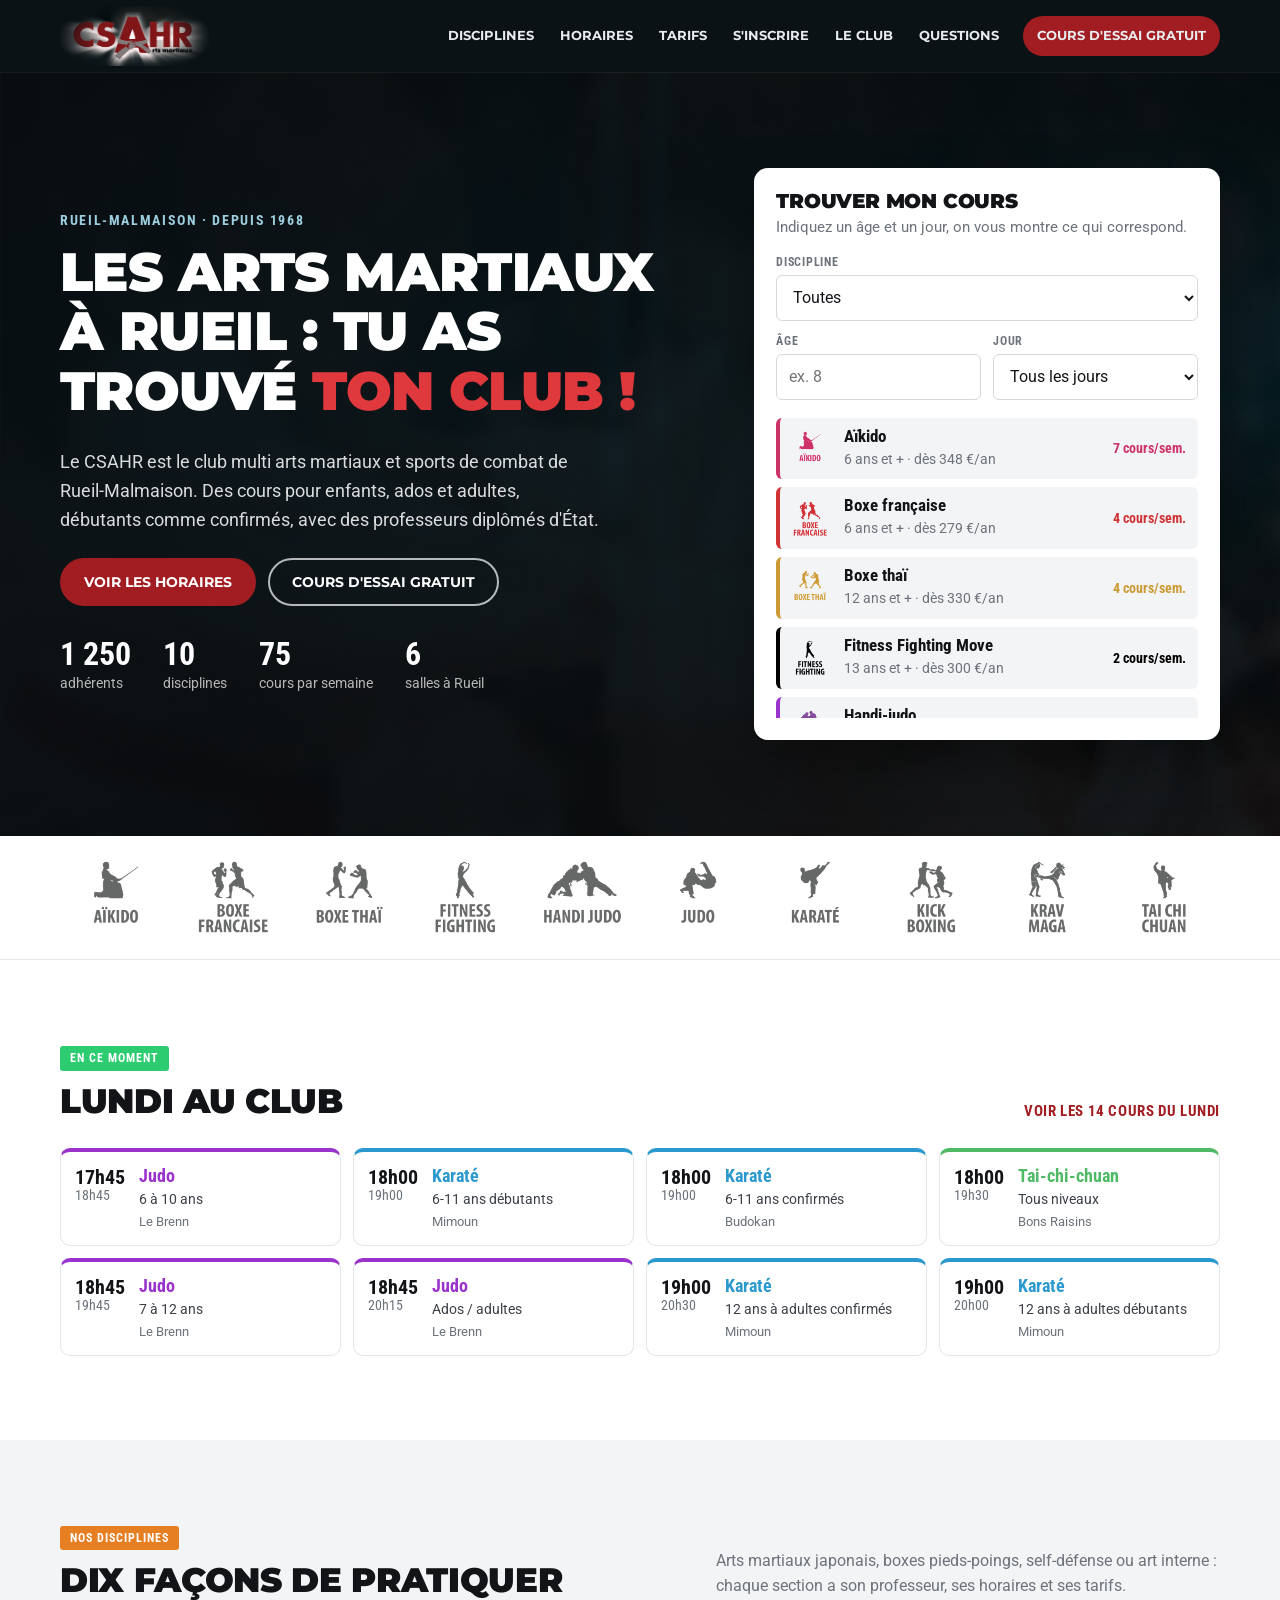
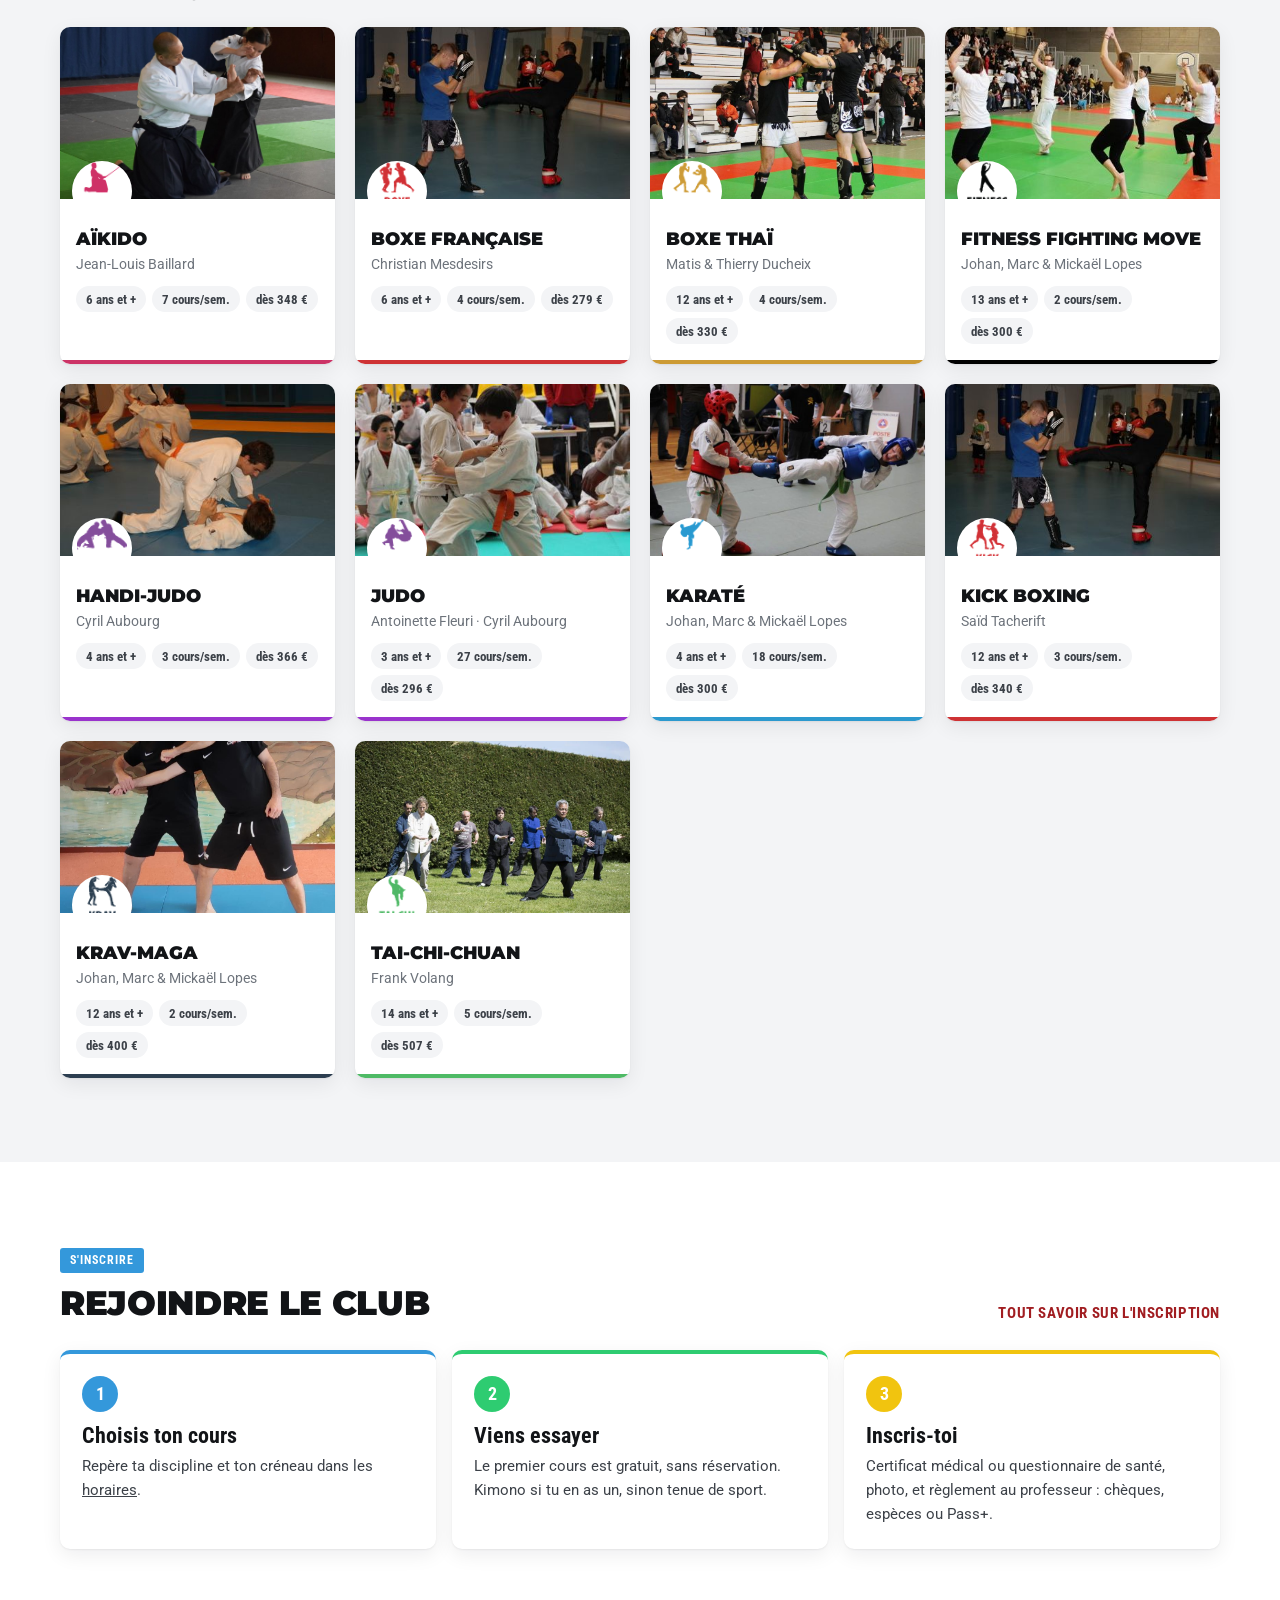
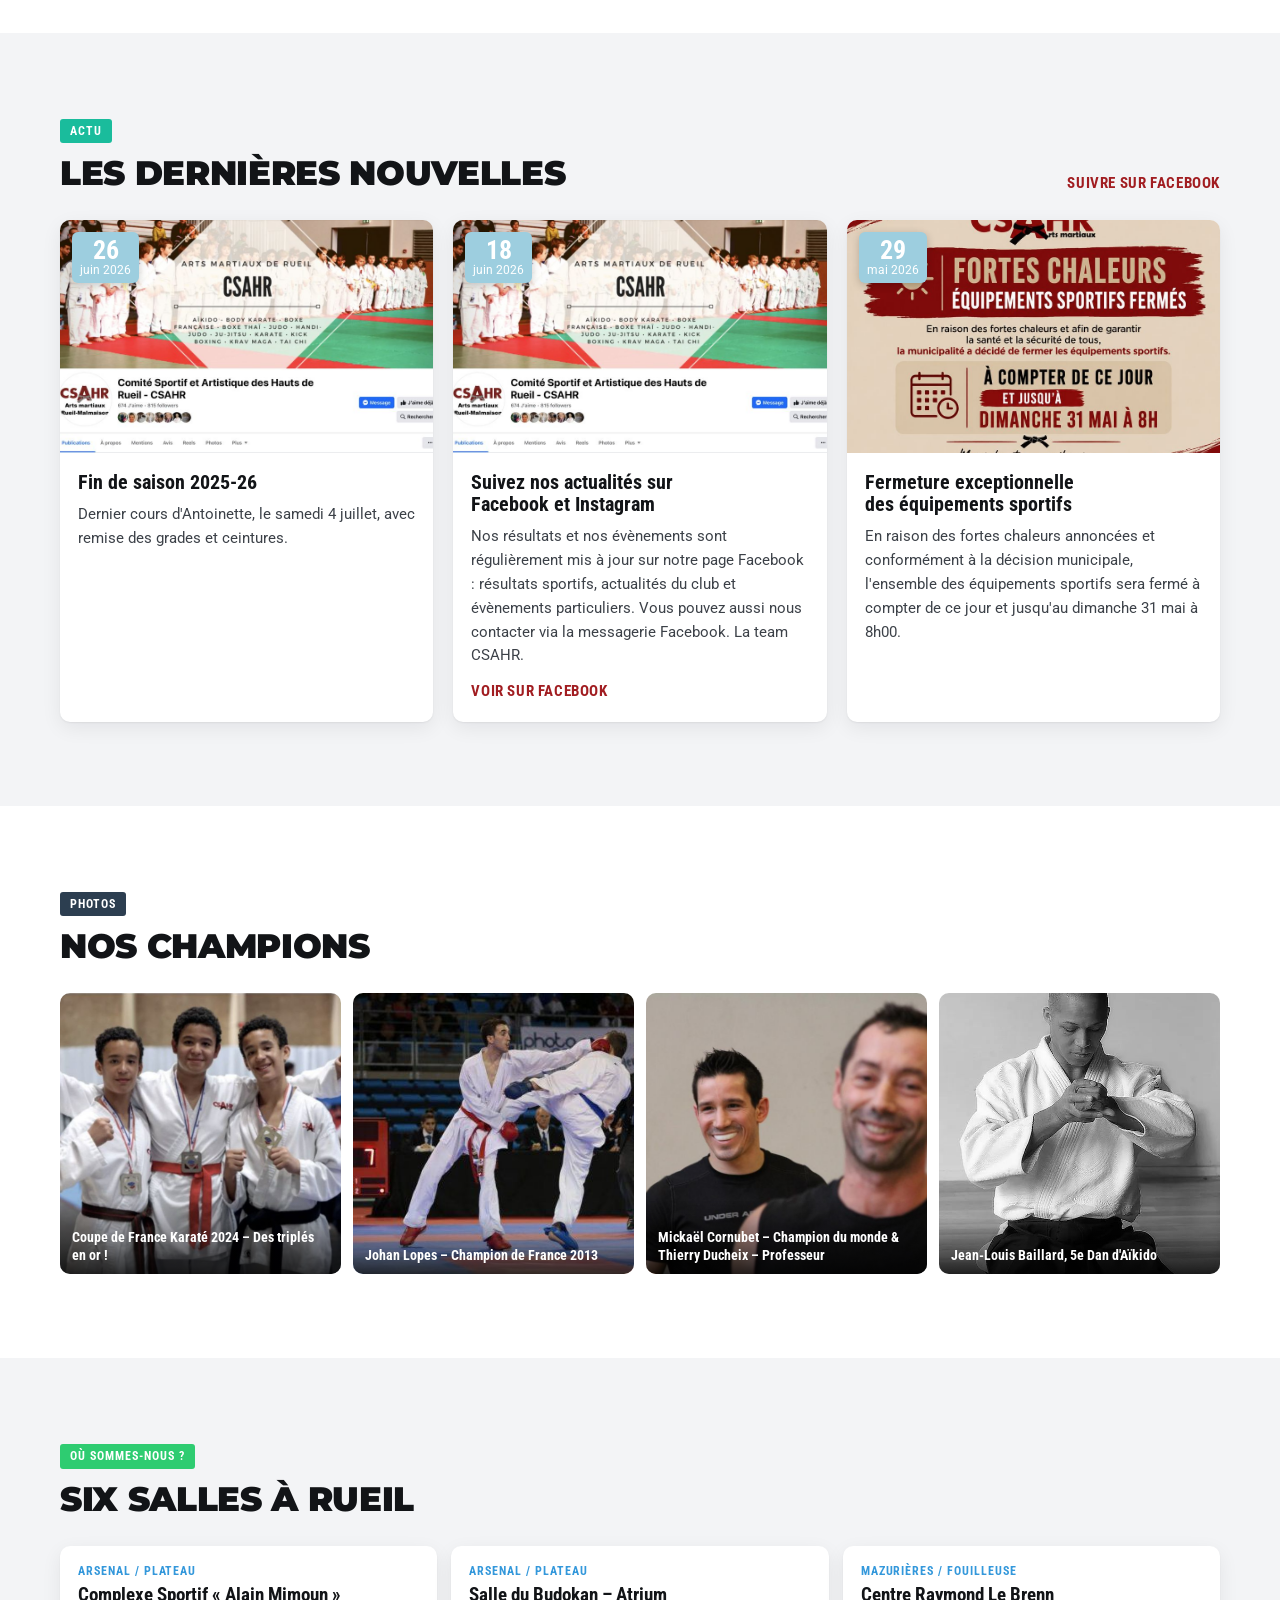
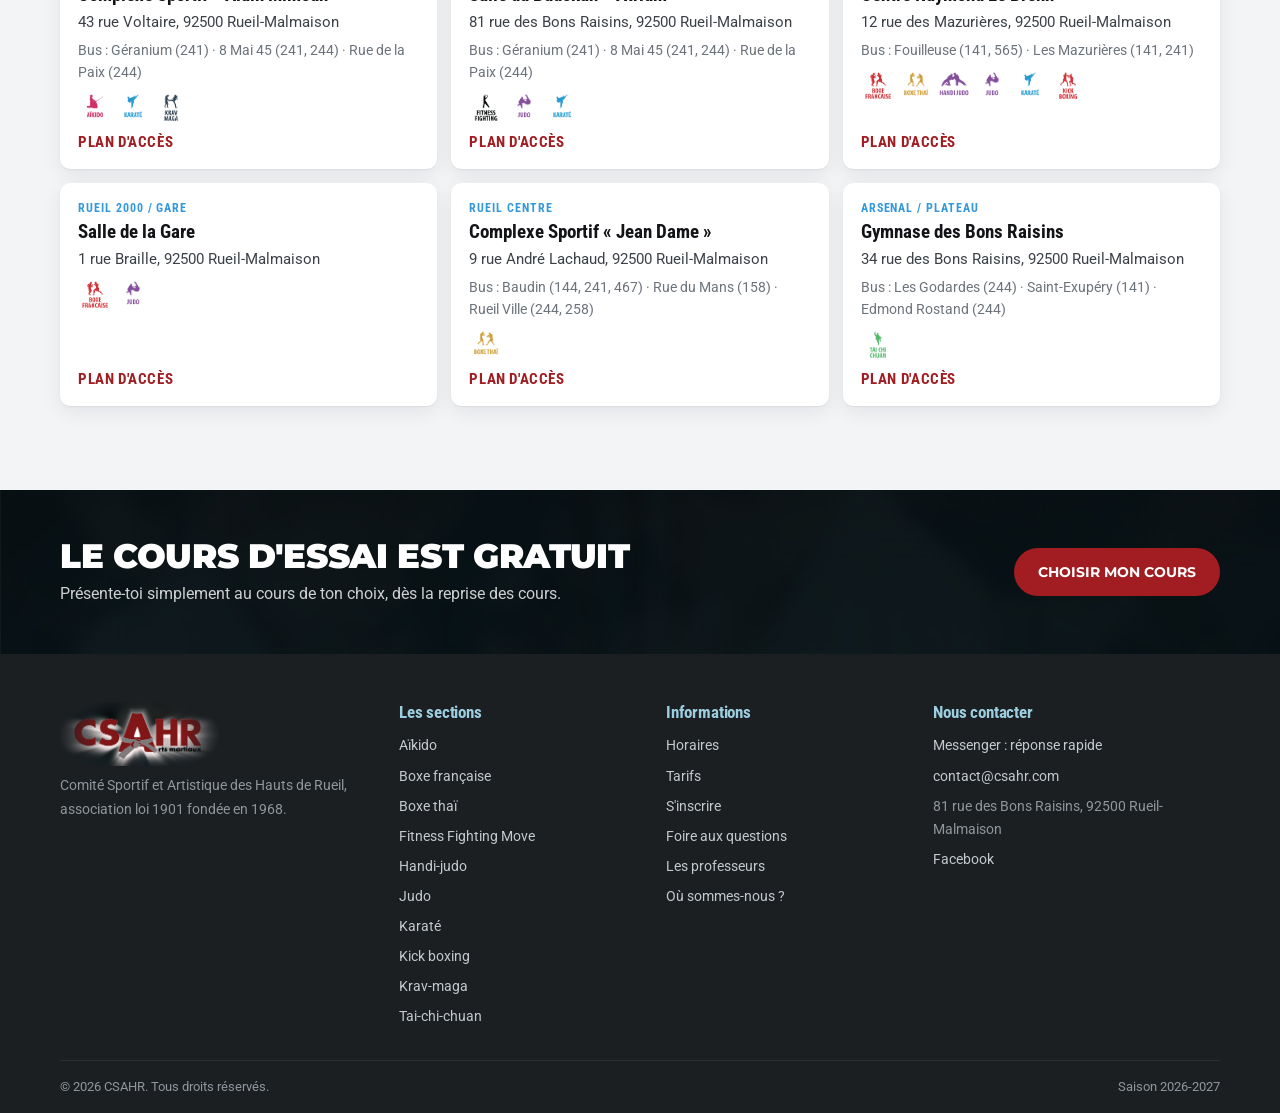
==== commit cd753aef: "Nouvelle interface dans l'ADN CSAHR et emploi du temps refait Header nuit avec le logo, hero sur la " ====
--- a/index.html
+++ b/index.html
@@ -5,45 +5,104 @@
   <meta name="viewport" content="width=device-width, initial-scale=1, viewport-fit=cover">
   <title>CSAHR | Arts martiaux à Rueil-Malmaison</title>
   <meta name="description" content="Le CSAHR est le club multi arts martiaux et sports de combat de Rueil-Malmaison : judo, karaté, aïkido, krav-maga, boxe française, boxe thaï, kick boxing, tai-chi-chuan. Cours d'essai gratuit.">
+  <meta name="theme-color" content="#0b1215">
   <link rel="icon" href="assets/img/favicon.png" type="image/png">
   <link rel="preconnect" href="https://fonts.googleapis.com">
   <link rel="preconnect" href="https://fonts.gstatic.com" crossorigin>
-  <link href="https://fonts.googleapis.com/css2?family=Montserrat:wght@400;700;900&family=Roboto+Condensed:wght@400;700&family=Roboto:wght@400;700&display=swap" rel="stylesheet">
+  <link href="https://fonts.googleapis.com/css2?family=Montserrat:wght@700;900&family=Roboto+Condensed:wght@400;700&family=Roboto:wght@400;700&display=swap" rel="stylesheet">
   <link rel="stylesheet" href="assets/css/style.css">
 </head>
 <body data-page="home">
   <a class="skip" href="#main">Aller au contenu</a>
-  <div class="page">
-    <header id="site-header"></header>
-    <main id="main">
+  <header id="site-header"></header>
+  <main id="main">
 
-      <div class="intro inner">
-        <h1>Les arts martiaux à Rueil : tu as trouvé ton club !</h1>
-        <p>Le CSAHR est le club multi arts martiaux et sports de combat de Rueil-Malmaison. Il propose des cours pour enfants, ados et adultes, aussi bien pour les débutants que pour les pratiquants confirmés.</p>
-        <p>Venez nous rejoindre ! Le cours d'essai est gratuit.</p>
-      </div>
-      <div class="inner"><div class="slider" id="slider"></div></div>
-      <div id="pictos"></div>
-      <div class="inner">
+    <section class="hero">
+      <div class="wrap">
+        <div>
+          <p class="kicker">Rueil-Malmaison · depuis 1968</p>
+          <h1>Les arts martiaux à Rueil : tu as trouvé <em>ton club !</em></h1>
+          <p class="lead">Le CSAHR est le club multi arts martiaux et sports de combat de Rueil-Malmaison. Des cours pour enfants, ados et adultes, débutants comme confirmés, avec des professeurs diplômés d'État.</p>
+          <div class="actions">
+            <a class="btn btn--red" href="planning.html">Voir les horaires</a>
+            <a class="btn btn--ghost" href="inscription.html#essai">Cours d'essai gratuit</a>
+          </div>
+          <ul class="stats">
+            <li><b id="fig-members"></b><span>adhérents</span></li>
+            <li><b id="fig-disciplines"></b><span>disciplines</span></li>
+            <li><b id="fig-slots"></b><span>cours par semaine</span></li>
+            <li><b>6</b><span>salles à Rueil</span></li>
+          </ul>
+        </div>
         <section class="finder" aria-labelledby="finder-title">
-          <h2 id="finder-title">Trouver un cours</h2>
+          <h2 id="finder-title">Trouver mon cours</h2>
+          <p>Indiquez un âge et un jour, on vous montre ce qui correspond.</p>
           <form id="finder">
-            <label for="q-d">Discipline<select class="input" id="q-d"></select></label>
-            <label for="q-age">Âge du pratiquant<input class="input" id="q-age" type="number" min="3" max="99" inputmode="numeric" placeholder="ex. 8"></label>
-            <label for="q-day">Jour<select class="input" id="q-day"></select></label>
+            <label class="field" for="q-d">Discipline<select class="input" id="q-d"></select></label>
+            <div class="row">
+              <label class="field" for="q-age">Âge<input class="input" id="q-age" type="number" min="3" max="99" inputmode="numeric" placeholder="ex. 8"></label>
+              <label class="field" for="q-day">Jour<select class="input" id="q-day"></select></label>
+            </div>
           </form>
           <div class="results" id="q-out" aria-live="polite"></div>
         </section>
+      </div>
+    </section>
 
-        <h2 class="big-title" id="actu">Actu</h2>
+    <div class="picto-strip"><nav class="wrap pictos" id="pictos" aria-label="Disciplines"></nav></div>
+
+    <section class="section">
+      <div class="wrap">
+        <div class="section-head"><div><span class="label" style="--c:var(--green)">En ce moment</span><h2 id="today-title">Aujourd'hui au club</h2></div><a class="more" id="today-more" href="planning.html">Voir tout l'emploi du temps</a></div>
+        <div class="today" id="today"></div>
+      </div>
+    </section>
+
+    <section class="section section--alt" id="disciplines">
+      <div class="wrap">
+        <div class="section-head"><div><span class="label" style="--c:var(--orange)">Nos disciplines</span><h2>Dix façons de pratiquer</h2></div><p>Arts martiaux japonais, boxes pieds-poings, self-défense ou art interne : chaque section a son professeur, ses horaires et ses tarifs.</p></div>
+        <div class="dgrid" id="dgrid"></div>
+      </div>
+    </section>
+
+    <section class="section">
+      <div class="wrap">
+        <div class="section-head"><div><span class="label" style="--c:var(--blue)">S'inscrire</span><h2>Rejoindre le club</h2></div><a class="more" href="inscription.html">Tout savoir sur l'inscription</a></div>
+        <ol class="steps">
+          <li style="--c:var(--blue)"><h3>Choisis ton cours</h3><p>Repère ta discipline et ton créneau dans les <a href="planning.html">horaires</a>.</p></li>
+          <li style="--c:var(--green)"><h3>Viens essayer</h3><p>Le premier cours est gratuit, sans réservation. Kimono si tu en as un, sinon tenue de sport.</p></li>
+          <li style="--c:var(--yellow)"><h3>Inscris-toi</h3><p>Certificat médical ou questionnaire de santé, photo, et règlement au professeur : chèques, espèces ou Pass+.</p></li>
+        </ol>
+      </div>
+    </section>
+
+    <section class="section section--alt" id="actu">
+      <div class="wrap">
+        <div class="section-head"><div><span class="label" style="--c:var(--teal)">Actu</span><h2>Les dernières nouvelles</h2></div><a class="more" href="https://www.facebook.com/ArtsMartiauxRueil" target="_blank" rel="noopener">Suivre sur Facebook</a></div>
         <div class="news" id="news"></div>
+      </div>
+    </section>
 
-        <h2 class="big-title">Photos</h2>
+    <section class="section">
+      <div class="wrap">
+        <div class="section-head"><div><span class="label" style="--c:var(--navy)">Photos</span><h2>Nos champions</h2></div></div>
         <div class="gallery" id="gallery"></div>
       </div>
-    </main>
-    <footer id="site-footer"></footer>
-  </div>
+    </section>
+
+    <section class="section section--alt" id="lieux">
+      <div class="wrap">
+        <div class="section-head"><div><span class="label" style="--c:var(--green)">Où sommes-nous ?</span><h2>Six salles à Rueil</h2></div></div>
+        <div class="venues" id="venues"></div>
+      </div>
+    </section>
+
+    <section class="cta"><div class="wrap">
+      <div><h2>Le cours d'essai est gratuit</h2><p>Présente-toi simplement au cours de ton choix, dès la reprise des cours.</p></div>
+      <a class="btn btn--red" href="planning.html">Choisir mon cours</a>
+    </div></section>
+  </main>
+  <footer id="site-footer"></footer>
   <script src="assets/js/data.js"></script>
   <script src="assets/js/app.js"></script>
 </body>
--- a/assets/css/style.css
+++ b/assets/css/style.css
@@ -1,283 +1,455 @@
-/* CSAHR — charte du site d'origine (csahr.com/rueil), remise à neuf.
-   Mise en page : colonne blanche centrée sur fond photo sombre, bandeau logo, menu Montserrat,
-   pictogrammes des disciplines, titres Roboto Condensed gris, étiquettes de couleurs franches. */
+/* CSAHR — refonte UI dans l'ADN du site d'origine.
+   ADN conservé : logo rouge sous projecteur, photo de dojo sombre, Montserrat 900 en capitales,
+   Roboto Condensed, pictogrammes gris → couleur, une couleur par discipline, étiquettes de couleur franche.
+   Mise en page : pleine largeur, header nuit, cartes blanches sur fond clair, sections aérées. */
 :root {
-  --page: #ffffff;
-  --text: #555555;
-  --title: #666666;
-  --black: #000000;
-  --muted: #8a8a8a;
-  --line: #e1e1e1;
-  --soft: #f5f5f5;
-  --hover: #0e7fa6;
+  --ink: #121417;
+  --ink-2: #3c4148;
+  --muted: #6d737b;
+  --line: #e4e6ea;
+  --bg: #ffffff;
+  --bg-2: #f3f4f6;
+  --night: #0b1215;
+  --night-2: #141c20;
+  --red: #a11d21;
+  --red-dark: #801617;
+  --sky: #9dcedf;
   --blue: #3498db;
-  --blue-light: #71d0ff;
   --green: #2ecc71;
   --yellow: #f1c40f;
   --orange: #e67e22;
   --teal: #1abc9c;
   --navy: #2c3e50;
-  --rule: #2ca0ca;
-  --date: #9dcedf;
-  --caption: #615951;
-  --footer: #222222;
-  --footer-2: #111111;
-  --footer-link: #aaaaaa;
-  --red: #801617;
-
-  --f-nav: "Montserrat", Arial, sans-serif;
-  --f-title: "Roboto Condensed", "Arial Narrow", Arial, sans-serif;
-  --f-body: "Roboto", Arial, Verdana, sans-serif;
-  --maxw: 1020px;
+
+  --f-display: "Montserrat", Arial, sans-serif;
+  --f-cond: "Roboto Condensed", "Arial Narrow", Arial, sans-serif;
+  --f-body: "Roboto", Arial, sans-serif;
+  --r: 10px;
+  --r-sm: 6px;
+  --shadow: 0 1px 2px rgba(18, 20, 23, .06), 0 6px 20px rgba(18, 20, 23, .07);
+  --maxw: 1200px;
   color-scheme: light;
 }
 
 * { box-sizing: border-box; }
-html { -webkit-text-size-adjust: 100%; scroll-behavior: smooth; }
-body {
-  margin: 0; color: var(--text); font: 400 16px/1.6 var(--f-body);
-  background: #0b1418 url("../img/fond.jpg") center top / cover fixed no-repeat;
-}
+html { -webkit-text-size-adjust: 100%; scroll-behavior: smooth; scroll-padding-top: 90px; }
+body { margin: 0; background: var(--bg); color: var(--ink-2); font: 400 16px/1.6 var(--f-body); }
 img { display: block; max-width: 100%; }
-a { color: var(--black); text-decoration: none; transition: color .2s, background-color .2s; }
-a:hover { color: var(--hover); }
+a { color: inherit; }
 :focus-visible { outline: 3px solid var(--blue); outline-offset: 2px; }
-h1, h2, h3, h4 { font-family: var(--f-title); color: var(--title); font-weight: 700; line-height: 1.15; margin: 0 0 .5em; text-wrap: balance; }
+h1, h2, h3 { color: var(--ink); line-height: 1.1; margin: 0 0 .5em; text-wrap: balance; }
+h1, h2 { font-family: var(--f-display); font-weight: 900; text-transform: uppercase; letter-spacing: -.01em; }
+h1 { font-size: clamp(2rem, 4.6vw, 3.4rem); }
+h2 { font-size: clamp(1.5rem, 3vw, 2.1rem); }
+h3 { font-family: var(--f-cond); font-weight: 700; font-size: 1.35rem; }
 p { margin: 0 0 1em; }
 .sr-only { position: absolute; width: 1px; height: 1px; overflow: hidden; clip: rect(0 0 0 0); white-space: nowrap; }
-.skip { position: absolute; left: -999px; top: 8px; z-index: 100; background: #000; color: #fff; padding: 8px 12px; }
-.skip:focus { left: 8px; color: #fff; }
-
-/* ---------- Colonne principale ---------- */
-.page { max-width: var(--maxw); margin: 0 auto; background: var(--page); box-shadow: 0 10px 80px rgba(0, 0, 0, .2); }
-.inner {
-  padding-left: max(30px, env(safe-area-inset-left, 0px));
-  padding-right: max(30px, env(safe-area-inset-right, 0px));
-}
-@media (max-width: 600px) { .inner { padding-left: max(16px, env(safe-area-inset-left, 0px)); padding-right: max(16px, env(safe-area-inset-right, 0px)); } }
-
-/* Bandeau logo */
-.banner { display: block; height: 137px; background: #0c0c0c url("../img/bandeau.png") center / auto 100% no-repeat; }
-@media (max-width: 600px) { .banner { height: 96px; } }
-
-/* Menu */
-.nav-bar { position: sticky; top: env(safe-area-inset-top, 0px); z-index: 50; background: #fff; border-bottom: 1px solid var(--line); }
-.nav { display: flex; justify-content: center; flex-wrap: wrap; gap: 4px; padding-block: 10px; }
-.nav a { font: 700 1.05rem/1 var(--f-nav); text-transform: uppercase; color: var(--black); padding: 12px 14px; }
-.nav a:hover, .nav a[aria-current="page"] { color: var(--hover); background: #f8f8f8; }
-@media (max-width: 640px) {
-  .nav { gap: 0; padding-block: 4px; }
-  .nav a { font-size: .8rem; padding: 10px 8px; }
-}
-@media (max-width: 420px) { .nav a { font-size: .68rem; padding: 10px 5px; } }
-
-/* Pictogrammes des disciplines */
-.pictos { display: flex; flex-wrap: wrap; justify-content: center; gap: 2px 4px; padding-block: 16px 12px; }
-.picto { display: block; width: 83px; flex: none; }
-.picto img { width: 83px; height: auto; }
-.picto .c { display: none; }
-.picto:hover .g, .picto[aria-current="page"] .g { display: none; }
-.picto:hover .c, .picto[aria-current="page"] .c { display: block; }
-@media (max-width: 600px) { .picto, .picto img { width: 25vw; max-width: 83px; } }
-.rule { height: 6px; border: 0; margin: 0; background: var(--rule); }
-
-/* ---------- Accueil ---------- */
-.intro { text-align: center; padding-block: 22px 18px; }
-.intro h1 { font: 900 1.7rem/1.25 var(--f-nav); text-transform: uppercase; color: #000; margin: 0 0 10px; }
-.intro p { font: 700 .98rem/1.5 var(--f-nav); color: #000; max-width: 800px; margin: 0 auto 8px; }
-@media (max-width: 480px) { .intro h1 { font-size: 1.3rem; } .intro p { font-size: .9rem; } }
-
-.slider { position: relative; aspect-ratio: 1010 / 340; max-width: 100%; overflow: hidden; background: #ddd; }
-.slider img { position: absolute; inset: 0; width: 100%; height: 100%; object-fit: cover; opacity: 0; transition: opacity 1s ease; }
-.slider img.on { opacity: 1; }
-.slider .dots { position: absolute; left: 0; right: 0; bottom: 10px; display: flex; justify-content: center; gap: 8px; }
-.slider .dots button { width: 12px; height: 12px; border-radius: 50%; border: 2px solid #fff; background: transparent; padding: 0; cursor: pointer; }
-.slider .dots button[aria-current="true"] { background: #fff; }
-
-/* Bloc « Trouver un cours » */
-.finder { background: var(--soft); border-top: 6px solid var(--blue); padding: 20px; margin-block: 8px 30px; }
-.finder h2 { font-size: 1.6rem; margin-bottom: 12px; color: var(--black); text-transform: uppercase; }
-.finder form { display: flex; flex-wrap: wrap; gap: 12px; align-items: end; }
-.finder label { display: grid; gap: 4px; font: 700 .85rem var(--f-title); text-transform: uppercase; color: var(--title); flex: 1 1 200px; }
-.input { min-height: 44px; padding: 0 10px; border: 1px solid #ccc; background: #fff; color: #333; font: 400 1rem var(--f-body); width: 100%; border-radius: 0; }
-.results { margin-top: 18px; display: grid; gap: 8px; }
-.results:empty { display: none; }
-.result { display: grid; grid-template-columns: 6px 1fr auto; gap: 0 14px; background: #fff; align-items: center; padding-right: 14px; }
-.result::before { content: ""; align-self: stretch; background: var(--c); }
-.result div { padding: 10px 0; }
-.result b { font: 700 1.15rem var(--f-title); color: #000; }
-.result span { display: block; font-size: .9rem; color: var(--muted); }
-.result small { font: 700 .95rem var(--f-title); color: var(--c); white-space: nowrap; }
-.result:hover b { color: var(--hover); }
-.results .none { background: #fff; padding: 14px; margin: 0; }
-
-/* Grands titres de section (ACTU, PHOTOS) */
-.big-title { font: 700 clamp(2.4rem, 6vw, 3.4rem)/1 var(--f-title); color: var(--title); text-align: center; text-transform: uppercase; margin: 36px 0 26px; }
-
-/* Actualités */
-.news { display: grid; grid-template-columns: repeat(3, minmax(0, 1fr)); gap: 30px; }
-.news article { min-width: 0; }
-.news h3 { font-size: 1.3rem; color: #000; font-weight: 400; min-height: 2.6em; margin-bottom: 10px; }
-.news .pic { position: relative; }
-.news .pic img { width: 100%; aspect-ratio: 4 / 3; object-fit: cover; }
-.date { position: absolute; left: -8px; top: 12px; width: 52px; background: var(--date); color: #fff; text-align: center; border: 2px solid #fff; border-radius: 4px; padding: 4px 0 6px; font: 400 .7rem/1.2 var(--f-body); }
-.date b { display: block; font: 400 1.7rem/1 var(--f-title); }
-.news p { font-size: .93rem; margin-top: 14px; }
-.news a.more { font-style: italic; font-size: .9rem; }
-@media (max-width: 760px) { .news { grid-template-columns: 1fr; } }
-
-/* Galerie photos */
-.gallery { display: grid; grid-template-columns: repeat(4, minmax(0, 1fr)); gap: 14px; padding-bottom: 40px; }
-.gallery figure { margin: 0; background: var(--caption); min-width: 0; }
-.gallery img { width: 100%; aspect-ratio: 1; object-fit: cover; }
-.gallery figcaption { color: #fff; font-size: .82rem; font-weight: 700; padding: 10px 12px 14px; min-height: 64px; }
+.skip { position: absolute; left: -999px; top: 8px; z-index: 200; background: #000; color: #fff; padding: 8px 12px; }
+.skip:focus { left: 8px; }
+
+.wrap {
+  max-width: var(--maxw); margin: 0 auto;
+  padding-left: max(20px, env(safe-area-inset-left, 0px));
+  padding-right: max(20px, env(safe-area-inset-right, 0px));
+}
+.section { padding-block: clamp(48px, 7vw, 84px); }
+.section--alt { background: var(--bg-2); }
+.section-head { display: flex; flex-wrap: wrap; align-items: end; justify-content: space-between; gap: 10px 24px; margin-bottom: 28px; }
+.section-head h2 { margin: 0; }
+.section-head p { margin: 0; max-width: 56ch; color: var(--muted); }
+.label {
+  display: inline-block; font: 700 .78rem/1 var(--f-cond); text-transform: uppercase; letter-spacing: .08em;
+  color: #fff; background: var(--c, var(--blue)); padding: 6px 10px; border-radius: 3px; margin-bottom: 12px;
+}
+.more { font: 700 .95rem var(--f-cond); text-transform: uppercase; letter-spacing: .04em; color: var(--red); text-decoration: none; }
+.more:hover { color: var(--red-dark); text-decoration: underline; }
+
+/* Boutons */
+.btn {
+  display: inline-flex; align-items: center; justify-content: center; gap: 8px; min-height: 48px; padding: 0 22px;
+  border-radius: 999px; border: 2px solid transparent; font: 700 .9rem/1 var(--f-display); text-transform: uppercase;
+  text-decoration: none; cursor: pointer; transition: background .2s, color .2s, border-color .2s, transform .15s;
+}
+.btn:active { transform: translateY(1px); }
+.btn svg { width: 18px; height: 18px; }
+.btn--red { background: var(--red); color: #fff; }
+.btn--red:hover { background: var(--red-dark); color: #fff; }
+.btn--ghost { border-color: rgba(255, 255, 255, .7); color: #fff; }
+.btn--ghost:hover { background: #fff; color: var(--ink); }
+.btn--line { border-color: var(--ink); color: var(--ink); }
+.btn--line:hover { background: var(--ink); color: #fff; }
+.btn--sm { min-height: 40px; padding: 0 16px; font-size: .8rem; }
+
+/* ---------- Header ---------- */
+.header { position: sticky; top: 0; z-index: 100; background: var(--night); padding-top: env(safe-area-inset-top, 0px); box-shadow: 0 1px 0 rgba(255, 255, 255, .06); }
+.header .bar { display: flex; align-items: center; gap: 16px; height: 72px; }
+.logo { display: block; flex: none; margin-right: auto; height: 60px; }
+.logo img {
+  height: 60px; width: auto;
+  -webkit-mask-image: radial-gradient(ellipse 52% 60% at 50% 52%, #000 55%, transparent 100%);
+  mask-image: radial-gradient(ellipse 52% 60% at 50% 52%, #000 55%, transparent 100%);
+}
+.nav { display: flex; align-items: center; gap: 2px; }
+.nav a { color: #e9ecef; text-decoration: none; font: 700 .8rem/1 var(--f-display); text-transform: uppercase; padding: 10px 12px; border-radius: 999px; }
+.nav a:hover { background: rgba(255, 255, 255, .08); color: #fff; }
+.nav a[aria-current="page"] { color: var(--sky); }
+.nav .btn { margin-left: 10px; }
+.burger { display: none; width: 44px; height: 44px; border: 0; border-radius: 10px; background: rgba(255, 255, 255, .08); color: #fff; cursor: pointer; }
+.burger svg { width: 24px; height: 24px; margin: auto; }
+@media (max-width: 1020px) {
+  .burger { display: grid; }
+  .nav {
+    position: absolute; left: 0; right: 0; top: 100%; display: none; flex-direction: column; align-items: stretch; gap: 0;
+    background: var(--night); padding: 8px max(20px, env(safe-area-inset-right, 0px)) 20px max(20px, env(safe-area-inset-left, 0px));
+    border-top: 1px solid rgba(255, 255, 255, .08);
+  }
+  .nav.open { display: flex; }
+  .nav a { padding: 16px 4px; font-size: .95rem; border-radius: 0; border-bottom: 1px solid rgba(255, 255, 255, .08); }
+  .nav .btn { margin: 16px 0 0; border-bottom: 0; }
+}
+
+/* ---------- Hero accueil ---------- */
+.hero { position: relative; color: #fff; background: var(--night) url("../img/fond.jpg") center / cover no-repeat; overflow: hidden; }
+.hero::before { content: ""; position: absolute; inset: 0; background: linear-gradient(100deg, rgba(8, 13, 16, .92) 0%, rgba(8, 13, 16, .72) 55%, rgba(8, 13, 16, .45) 100%); }
+.hero .wrap { position: relative; display: grid; grid-template-columns: minmax(0, 1.15fr) minmax(0, .85fr); gap: clamp(28px, 5vw, 64px); align-items: center; padding-block: clamp(48px, 8vw, 96px); }
+.hero h1 { color: #fff; }
+.hero h1 em { font-style: normal; color: #e0393d; }
+.hero .kicker { font: 700 .85rem var(--f-cond); text-transform: uppercase; letter-spacing: .12em; color: var(--sky); margin-bottom: 14px; }
+.hero p.lead { font-size: 1.12rem; color: rgba(255, 255, 255, .85); max-width: 54ch; }
+.hero .actions { display: flex; flex-wrap: wrap; gap: 12px; margin-top: 24px; }
+.hero .stats { display: flex; flex-wrap: wrap; gap: 8px 32px; margin: 32px 0 0; padding: 0; list-style: none; }
+.hero .stats b { display: block; font: 700 2rem/1 var(--f-cond); color: #fff; }
+.hero .stats span { font-size: .85rem; color: rgba(255, 255, 255, .7); }
+@media (max-width: 900px) { .hero .wrap { grid-template-columns: 1fr; } }
+
+/* Carte « Trouver un cours » */
+.finder { background: #fff; color: var(--ink-2); border-radius: 14px; padding: 22px; box-shadow: 0 20px 50px rgba(0, 0, 0, .35); }
+.finder h2 { font-size: 1.25rem; margin-bottom: 4px; }
+.finder > p { color: var(--muted); font-size: .92rem; margin-bottom: 14px; }
+.field { display: grid; gap: 6px; margin-bottom: 12px; font: 700 .78rem var(--f-cond); text-transform: uppercase; letter-spacing: .06em; color: var(--muted); }
+.input {
+  width: 100%; min-height: 46px; padding: 0 12px; border: 1px solid #d5d8dd; border-radius: var(--r-sm);
+  background: #fff; color: var(--ink); font: 400 1rem var(--f-body);
+}
+.input:focus { border-color: var(--blue); outline: none; box-shadow: 0 0 0 3px rgba(52, 152, 219, .2); }
+.finder .row { display: grid; grid-template-columns: 1fr 1fr; gap: 12px; }
+.results { display: grid; gap: 8px; margin-top: 6px; max-height: 300px; overflow: auto; }
+.result { display: grid; grid-template-columns: 44px minmax(0, 1fr) auto; gap: 12px; align-items: center; padding: 8px 12px 8px 8px; border-radius: var(--r-sm); background: var(--bg-2); text-decoration: none; border-left: 4px solid var(--c); }
+.result:hover { background: #e9ebef; }
+.result img { width: 44px; }
+.result b { display: block; font: 700 1.05rem/1.2 var(--f-cond); color: var(--ink); }
+.result span { font-size: .85rem; color: var(--muted); }
+.result small { font: 700 .85rem var(--f-cond); color: var(--c); white-space: nowrap; }
+.results .none { margin: 0; padding: 12px; background: var(--bg-2); border-radius: var(--r-sm); font-size: .92rem; }
+
+/* ---------- Pictogrammes ---------- */
+.picto-strip { background: #fff; border-bottom: 1px solid var(--line); }
+.pictos { display: grid; grid-template-columns: repeat(10, minmax(0, 1fr)); gap: 4px; padding-block: 14px; }
+.picto {
+  position: relative; display: grid; place-items: center; padding: 10px 4px 12px; border-radius: var(--r);
+  text-decoration: none; background: transparent; border: 0; cursor: pointer; font: inherit;
+}
+.picto img { width: 100%; max-width: 92px; height: auto; }
+.picto .c { position: absolute; top: 10px; left: 50%; transform: translateX(-50%); opacity: 0; transition: opacity .2s; }
+.picto::after { content: ""; position: absolute; left: 22%; right: 22%; bottom: 4px; height: 3px; border-radius: 3px; background: var(--c); transform: scaleX(0); transition: transform .2s; }
+.picto:hover, .picto[aria-current="page"], .picto[aria-pressed="true"] { background: var(--bg-2); }
+.picto:hover .c, .picto[aria-current="page"] .c, .picto[aria-pressed="true"] .c { opacity: 1; }
+.picto:hover::after, .picto[aria-current="page"]::after, .picto[aria-pressed="true"]::after { transform: scaleX(1); }
+@media (max-width: 860px) {
+  .pictos { grid-template-columns: repeat(5, minmax(0, 1fr)); }
+}
+@media (max-width: 420px) { .picto { padding: 6px 2px 10px; } }
+
+/* ---------- Aujourd'hui au club ---------- */
+.today { display: grid; grid-template-columns: repeat(auto-fill, minmax(230px, 1fr)); gap: 12px; }
+.class-card {
+  display: grid; grid-template-columns: auto minmax(0, 1fr); gap: 4px 14px; align-items: start;
+  background: #fff; border: 1px solid var(--line); border-radius: var(--r); padding: 14px; text-decoration: none; border-top: 4px solid var(--c);
+  transition: box-shadow .2s, transform .2s;
+}
+.class-card:hover { box-shadow: var(--shadow); transform: translateY(-2px); }
+.class-card time { grid-row: span 3; font: 700 1.25rem/1.1 var(--f-cond); color: var(--ink); font-variant-numeric: tabular-nums; }
+.class-card time small { display: block; font-size: .85rem; color: var(--muted); font-weight: 400; }
+.class-card b { font: 700 1.1rem/1.15 var(--f-cond); color: var(--c); }
+.class-card span { font-size: .88rem; color: var(--ink-2); line-height: 1.35; }
+.class-card .v { color: var(--muted); font-size: .82rem; }
+.empty { padding: 20px; border: 1px dashed var(--line); border-radius: var(--r); color: var(--muted); }
+
+/* ---------- Cartes discipline ---------- */
+.dgrid { display: grid; grid-template-columns: repeat(auto-fill, minmax(260px, 1fr)); gap: 20px; }
+.dcard { position: relative; display: flex; flex-direction: column; background: #fff; border-radius: var(--r); overflow: hidden; text-decoration: none; box-shadow: var(--shadow); transition: transform .2s, box-shadow .2s; }
+.dcard:hover { transform: translateY(-4px); box-shadow: 0 14px 34px rgba(18, 20, 23, .14); }
+.dcard .ph { position: relative; aspect-ratio: 16 / 10; overflow: hidden; background: var(--night); }
+.dcard .ph img { width: 100%; height: 100%; object-fit: cover; transition: transform .5s; }
+.dcard:hover .ph img { transform: scale(1.05); }
+.dcard .badge { position: absolute; left: 12px; bottom: -22px; width: 60px; height: 60px; border-radius: 50%; background: #fff; display: grid; place-items: center; box-shadow: var(--shadow); }
+.dcard .badge img { width: 50px; }
+.dcard .body { padding: 30px 16px 16px; border-bottom: 4px solid var(--c); flex: 1; }
+.dcard h3 { font-family: var(--f-display); font-weight: 900; text-transform: uppercase; font-size: 1.15rem; margin-bottom: 4px; }
+.dcard p { margin: 0; font-size: .9rem; color: var(--muted); }
+.dcard .chips { display: flex; flex-wrap: wrap; gap: 6px; margin-top: 10px; }
+.chip { display: inline-flex; align-items: center; min-height: 26px; padding: 0 10px; border-radius: 999px; background: var(--bg-2); font: 700 .8rem var(--f-cond); color: var(--ink-2); }
+
+/* ---------- Étapes ---------- */
+.steps { display: grid; grid-template-columns: repeat(3, minmax(0, 1fr)); gap: 16px; list-style: none; padding: 0; margin: 0; counter-reset: s; }
+.steps li { background: #fff; border-radius: var(--r); padding: 22px; border-top: 4px solid var(--c); counter-increment: s; box-shadow: var(--shadow); }
+.steps li::before { content: counter(s); display: grid; place-items: center; width: 36px; height: 36px; border-radius: 50%; background: var(--c); color: #fff; font: 700 1.1rem var(--f-cond); margin-bottom: 12px; }
+.steps h3 { margin-bottom: 6px; }
+.steps p { margin: 0; font-size: .95rem; }
+@media (max-width: 800px) { .steps { grid-template-columns: 1fr; } }
+
+/* ---------- Actus ---------- */
+.news { display: grid; grid-template-columns: repeat(3, minmax(0, 1fr)); gap: 20px; }
+.news article { background: #fff; border-radius: var(--r); overflow: hidden; box-shadow: var(--shadow); display: flex; flex-direction: column; }
+.news .pic { position: relative; aspect-ratio: 16 / 10; overflow: hidden; }
+.news .pic img { width: 100%; height: 100%; object-fit: cover; }
+.date { position: absolute; left: 12px; top: 12px; min-width: 56px; padding: 6px 8px; border-radius: var(--r-sm); background: var(--sky); color: #fff; text-align: center; font: 400 .72rem/1.15 var(--f-body); box-shadow: 0 2px 8px rgba(0, 0, 0, .2); }
+.date b { display: block; font: 700 1.6rem/1 var(--f-cond); }
+.news .txt { padding: 18px; }
+.news h3 { font-size: 1.25rem; }
+.news p { font-size: .93rem; margin: 0 0 10px; }
+@media (max-width: 860px) { .news { grid-template-columns: 1fr; } }
+
+/* ---------- Galerie ---------- */
+.gallery { display: grid; grid-template-columns: repeat(4, minmax(0, 1fr)); gap: 12px; }
+.gallery button { all: unset; cursor: zoom-in; position: relative; display: block; border-radius: var(--r); overflow: hidden; aspect-ratio: 1; background: var(--night); }
+.gallery button:focus-visible { outline: 3px solid var(--blue); outline-offset: 2px; }
+.gallery img { width: 100%; height: 100%; object-fit: cover; transition: transform .4s; }
+.gallery button:hover img { transform: scale(1.05); }
+.gallery .cap { position: absolute; left: 0; right: 0; bottom: 0; padding: 30px 12px 10px; background: linear-gradient(transparent, rgba(0, 0, 0, .8)); color: #fff; font: 700 .85rem/1.3 var(--f-cond); }
 @media (max-width: 760px) { .gallery { grid-template-columns: 1fr 1fr; } }
-
-/* ---------- Pages discipline ---------- */
-.d-rule { height: 6px; background: var(--c, var(--rule)); }
-.d-head { text-align: center; padding-block: 30px 10px; }
-.d-head h1 { font: 700 clamp(2.6rem, 7vw, 3.4rem)/1 var(--f-title); color: var(--title); text-transform: uppercase; margin-bottom: 8px; }
-.d-head p { font: 700 1.5rem/1.3 var(--f-title); color: var(--title); margin: 0; }
-.links { display: flex; justify-content: center; flex-wrap: wrap; gap: 6px; margin: 18px 0 10px; }
-.links a { width: 124px; padding: 10px 6px; text-align: center; color: #fff; font: 700 1.1rem/1.2 var(--f-title); }
-.links a svg { display: block; width: 22px; height: 22px; margin: 0 auto 4px; }
-.links .l-ins { background: var(--blue); } .links .l-ins:hover { background: var(--blue-light); color: #fff; }
-.links .l-hor { background: var(--green); } .links .l-hor:hover { background: #7ee2a8; color: #fff; }
-.links .l-tar { background: var(--yellow); } .links .l-tar:hover { background: #f7dc6f; color: #fff; }
-
-.d-body { display: grid; grid-template-columns: minmax(0, 1fr) 300px; gap: 40px; align-items: start; }
-@media (max-width: 820px) { .d-body { grid-template-columns: 1fr; } .d-body .prof-col { order: -1; } }
-.tag { display: inline-block; color: #fff; padding: 6px 12px; margin: 48px 0 18px; font: 700 1.25rem/1.2 var(--f-title); text-transform: uppercase; min-width: min(280px, 100%); }
-.tag--orange { background: var(--orange); }
-.tag--blue { background: var(--blue); }
-.tag--yellow { background: var(--yellow); }
-.tag--green { background: var(--green); }
-.tag--teal { background: var(--teal); }
-.tag--navy { background: var(--navy); }
-.d-body .tag:first-child { margin-top: 20px; }
-
-.prof-card { text-align: center; padding-top: 20px; }
-.prof-card + .prof-card { margin-top: 24px; }
-.prof-card img { width: 100%; max-width: 260px; margin: 0 auto 10px; }
-.prof-card h3 { font-size: 1.5rem; color: var(--title); margin-bottom: 4px; }
-.prof-card .tel { display: inline-block; font-weight: 700; font-size: 1.05rem; color: #000; margin-bottom: 4px; }
-.prof-card ul { list-style: none; margin: 0; padding: 0; font-size: .92rem; }
-
-.two { display: grid; grid-template-columns: 1fr 1fr; gap: 40px; }
-@media (max-width: 760px) { .two { grid-template-columns: 1fr; gap: 0; } }
-.two h3, .d-sub { font-size: 1.4rem; color: #000; }
-.signup { font-weight: 700; color: #000; text-align: center; background: var(--soft); padding: 12px; }
-.docs { padding-left: 20px; font-size: .95rem; }
-.docs li { margin-bottom: 8px; }
-.prices { list-style: none; margin: 0 0 14px; padding: 0; }
-.prices li { display: flex; justify-content: space-between; gap: 12px; padding: 8px 0; border-bottom: 1px solid var(--line); }
-.prices b { color: #000; font: 700 1.2rem var(--f-title); white-space: nowrap; font-variant-numeric: tabular-nums; }
-.prices small { display: block; color: var(--muted); }
-.note { font-size: .9rem; color: var(--muted); }
-.warn { color: var(--orange); font-weight: 700; }
-
-/* Tableaux d'horaires (par salle) */
-.venue-table { margin-bottom: 30px; border: 1px solid var(--line); }
-.venue-head { display: flex; flex-wrap: wrap; justify-content: space-between; gap: 6px 16px; background: #e8e8e8; padding: 10px 14px; }
-.venue-head b { font: 700 1.15rem var(--f-title); color: #333; }
-.venue-head span { display: block; font-size: .9rem; color: #666; }
-.venue-head a { font-weight: 700; font-size: .9rem; color: var(--blue); align-self: center; }
-.venue-head a:hover { color: var(--hover); }
-.venue-table table { width: 100%; border-collapse: collapse; font-size: .95rem; }
-.venue-table th, .venue-table td { text-align: left; padding: 8px 14px; border-top: 1px solid var(--line); vertical-align: top; }
-.venue-table th { width: 110px; color: #000; }
-.venue-table td.t { width: 140px; white-space: nowrap; font-variant-numeric: tabular-nums; font-weight: 700; color: #333; }
-.venue-table .who { display: block; font-size: .85rem; color: var(--muted); }
-.bus { font-size: .85rem; color: #666; padding: 8px 14px; border-top: 1px solid var(--line); background: #fafafa; }
-@media (max-width: 520px) { .venue-table th { width: 80px; } .venue-table td.t { width: auto; } .venue-table th, .venue-table td { padding: 8px; } }
-
-.photos3 { display: grid; grid-template-columns: repeat(3, minmax(0, 1fr)); gap: 10px; padding-bottom: 40px; }
-.photos3 img { width: 100%; aspect-ratio: 3 / 2; object-fit: cover; }
-@media (max-width: 600px) { .photos3 { grid-template-columns: 1fr; } }
-
-/* ---------- Pages intérieures ---------- */
-.page-title { font: 700 clamp(2.2rem, 6vw, 3rem)/1.1 var(--f-title); color: var(--title); text-transform: uppercase; text-align: center; margin: 30px 0 10px; }
-.page-lead { text-align: center; max-width: 720px; margin: 0 auto 24px; }
-
-/* Planning */
-.filters { display: flex; flex-wrap: wrap; gap: 12px; align-items: end; background: var(--soft); padding: 16px; margin-bottom: 20px; }
-.filters label { display: grid; gap: 4px; font: 700 .85rem var(--f-title); text-transform: uppercase; color: var(--title); flex: 1 1 180px; }
-.filters .count { flex: 1 1 100%; margin: 0; font-size: .95rem; color: #333; }
-.week { display: grid; grid-template-columns: repeat(6, minmax(0, 1fr)); gap: 8px; }
-.day { min-width: 0; }
-.day h2 { margin: 0 0 8px; background: #333; color: #fff; text-align: center; font-size: 1.1rem; padding: 8px; text-transform: uppercase; }
-.day.today h2 { background: var(--blue); }
-.day ol { list-style: none; margin: 0; padding: 0; display: grid; gap: 6px; }
-.slot { display: block; padding: 7px 8px 8px; background: #fff; border: 1px solid var(--line); border-left: 6px solid var(--c); font-size: .82rem; line-height: 1.3; color: #555; }
-.slot:hover { background: #f8f8f8; color: #555; }
-.slot time { font-weight: 700; color: #000; font-variant-numeric: tabular-nums; }
-.slot b { display: block; font: 700 1.02rem/1.15 var(--f-title); color: var(--c); margin: 2px 0; }
-.slot span { display: block; }
-.slot .v { color: var(--muted); }
-.day-empty { color: var(--muted); text-align: center; font-size: .9rem; }
-@media (max-width: 1000px) { .week { grid-template-columns: repeat(3, minmax(0, 1fr)); } }
-@media (max-width: 560px) { .week { grid-template-columns: 1fr; } }
-.legend { display: flex; flex-wrap: wrap; gap: 6px 16px; margin: 20px 0 40px; font-size: .88rem; }
-.legend span { display: inline-flex; align-items: center; gap: 6px; }
-.legend i { width: 14px; height: 14px; background: var(--c); }
-
-/* Tarifs */
-.calc { background: var(--soft); border-top: 6px solid var(--yellow); padding: 20px; margin-bottom: 30px; }
-.calc form { display: flex; flex-wrap: wrap; gap: 12px; align-items: end; }
-.calc label { display: grid; gap: 4px; font: 700 .85rem var(--f-title); text-transform: uppercase; color: var(--title); flex: 1 1 220px; }
-.calc label.age { flex: 0 1 140px; }
-.calc-out { margin-top: 16px; background: #fff; padding: 16px; }
+.lightbox { border: 0; padding: 0; background: transparent; max-width: min(1100px, 94vw); }
+.lightbox::backdrop { background: rgba(0, 0, 0, .85); }
+.lightbox img { max-height: 82vh; width: auto; margin: 0 auto; border-radius: var(--r-sm); }
+.lightbox p { color: #fff; text-align: center; margin: 10px 0 0; font: 700 1rem var(--f-cond); }
+.lightbox button { position: fixed; top: max(16px, env(safe-area-inset-top, 0px)); right: max(16px, env(safe-area-inset-right, 0px)); width: 44px; height: 44px; border-radius: 50%; border: 0; background: #fff; font-size: 1.4rem; cursor: pointer; }
+
+/* ---------- Lieux ---------- */
+.venues { display: grid; grid-template-columns: repeat(auto-fill, minmax(300px, 1fr)); gap: 14px; }
+.venue { background: #fff; border-radius: var(--r); padding: 18px; box-shadow: var(--shadow); display: flex; flex-direction: column; gap: 6px; }
+.venue h3 { margin: 0; font-size: 1.2rem; }
+.venue .q { font: 700 .75rem var(--f-cond); text-transform: uppercase; letter-spacing: .08em; color: var(--blue); }
+.venue p { margin: 0; font-size: .92rem; }
+.venue .bus { font-size: .85rem; color: var(--muted); }
+.venue .dots { display: flex; flex-wrap: wrap; gap: 4px; margin-top: 4px; }
+.venue .dots img { width: 34px; }
+.venue a.map { margin-top: auto; padding-top: 6px; }
+
+/* ---------- Bandeau CTA ---------- */
+.cta { position: relative; color: #fff; background: var(--night) url("../img/fond.jpg") center 30% / cover; }
+.cta::before { content: ""; position: absolute; inset: 0; background: rgba(8, 13, 16, .8); }
+.cta .wrap { position: relative; display: flex; flex-wrap: wrap; align-items: center; justify-content: space-between; gap: 20px; padding-block: 48px; }
+.cta h2 { color: #fff; margin: 0 0 6px; }
+.cta p { margin: 0; color: rgba(255, 255, 255, .8); }
+
+/* ---------- Pied de page ---------- */
+.footer { background: #1b1f22; color: #8f969c; font-size: .9rem; }
+.footer .cols { display: grid; grid-template-columns: 1.3fr 1fr 1fr 1.2fr; gap: 28px; padding-block: 48px 32px; }
+.footer h2 { font: 700 1.05rem var(--f-cond); text-transform: none; color: var(--sky); margin: 0 0 12px; }
+.footer ul { list-style: none; margin: 0; padding: 0; display: grid; gap: 7px; }
+.footer a { color: #c4c9ce; text-decoration: none; }
+.footer a:hover { color: var(--sky); }
+.footer .logo img { height: 64px; }
+.footer .copy { border-top: 1px solid #2a3034; padding-block: 16px; font-size: .8rem; display: flex; flex-wrap: wrap; justify-content: space-between; gap: 8px; }
+@media (max-width: 860px) { .footer .cols { grid-template-columns: 1fr 1fr; } }
+@media (max-width: 480px) { .footer .cols { grid-template-columns: 1fr; } }
+
+/* ---------- En-tête de page intérieure ---------- */
+.page-hero { position: relative; color: #fff; background: var(--night) url("../img/fond.jpg") center / cover; }
+.page-hero::before { content: ""; position: absolute; inset: 0; background: rgba(8, 13, 16, .8); }
+.page-hero .wrap { position: relative; padding-block: clamp(36px, 6vw, 64px); }
+.page-hero h1 { color: #fff; margin-bottom: 8px; }
+.page-hero p { margin: 0; color: rgba(255, 255, 255, .82); max-width: 62ch; font-size: 1.05rem; }
+.crumbs { font-size: .85rem; color: rgba(255, 255, 255, .65); margin-bottom: 12px; }
+.crumbs a { color: rgba(255, 255, 255, .8); }
+
+/* ---------- Page discipline ---------- */
+.dhero { position: relative; color: #fff; background: var(--night); overflow: hidden; }
+.dhero > img { position: absolute; inset: 0; width: 100%; height: 100%; object-fit: cover; }
+.dhero::before { content: ""; position: absolute; inset: 0; z-index: 1; background: linear-gradient(90deg, rgba(8, 13, 16, .92) 0%, rgba(8, 13, 16, .7) 50%, rgba(8, 13, 16, .3) 100%); }
+.dhero::after { content: ""; position: absolute; left: 0; right: 0; bottom: 0; height: 6px; z-index: 2; background: var(--c); }
+.dhero .wrap { position: relative; z-index: 2; padding-block: clamp(40px, 7vw, 80px); display: grid; grid-template-columns: auto minmax(0, 1fr); gap: 20px 28px; align-items: center; }
+.dhero .emblem { width: 120px; height: 120px; border-radius: 50%; background: #fff; display: grid; place-items: center; box-shadow: 0 8px 30px rgba(0, 0, 0, .4); }
+.dhero .emblem img { width: 100px; }
+.dhero h1 { color: #fff; margin-bottom: 6px; }
+.dhero .sub { font: 700 1.15rem var(--f-cond); color: rgba(255, 255, 255, .85); margin: 0 0 14px; }
+.facts { display: flex; flex-wrap: wrap; gap: 8px; margin-bottom: 18px; }
+.facts span { background: rgba(255, 255, 255, .12); border: 1px solid rgba(255, 255, 255, .2); border-radius: 999px; padding: 6px 12px; font: 700 .85rem var(--f-cond); }
+.dhero .actions { display: flex; flex-wrap: wrap; gap: 10px; }
+@media (max-width: 640px) { .dhero .wrap { grid-template-columns: 1fr; } .dhero .emblem { width: 88px; height: 88px; } .dhero .emblem img { width: 72px; } }
+
+.tabs { position: sticky; top: 72px; z-index: 50; background: #fff; border-bottom: 1px solid var(--line); }
+.tabs .wrap { display: flex; gap: 4px; overflow-x: auto; scrollbar-width: none; padding-block: 8px; }
+.tabs a { flex: none; text-decoration: none; padding: 9px 14px; border-radius: 999px; font: 700 .85rem var(--f-cond); text-transform: uppercase; letter-spacing: .04em; color: var(--ink-2); }
+.tabs a:hover { background: var(--bg-2); }
+.tabs a.on { background: var(--tc); color: #fff; }
+
+.detail { display: grid; grid-template-columns: minmax(0, 1fr) 320px; gap: 40px; align-items: start; }
+.detail > * { min-width: 0; }
+.detail aside { position: sticky; top: 140px; display: grid; gap: 16px; }
+@media (max-width: 900px) { .detail { grid-template-columns: 1fr; } .detail aside { position: static; } }
+.block { padding-top: 36px; }
+.block:first-child { padding-top: 0; }
+.block h2 { font-size: 1.5rem; }
+.intro-text p { font-size: 1.04rem; }
+
+.prof { background: #fff; border: 1px solid var(--line); border-radius: var(--r); overflow: hidden; box-shadow: var(--shadow); }
+.prof img { width: 100%; aspect-ratio: 4 / 3; object-fit: cover; object-position: top; }
+.prof .in { padding: 16px; }
+.prof h3 { margin: 0 0 4px; font-size: 1.3rem; }
+.prof ul { list-style: none; margin: 0 0 12px; padding: 0; font-size: .88rem; color: var(--muted); }
+.prof .btn { width: 100%; }
+.prof .tel { display: block; text-align: center; font: 700 1.1rem var(--f-cond); color: var(--ink); margin-top: 8px; text-decoration: none; letter-spacing: .03em; }
+.trial { background: var(--night); color: #fff; border-radius: var(--r); padding: 18px; }
+.trial h3 { color: #fff; margin: 0 0 6px; }
+.trial p { margin: 0; font-size: .92rem; color: rgba(255, 255, 255, .8); }
+
+/* Horaires d'une discipline : une carte par salle, une ligne par jour */
+.vcard { background: #fff; border: 1px solid var(--line); border-radius: var(--r); margin-bottom: 16px; overflow: hidden; }
+.vcard header { display: flex; flex-wrap: wrap; justify-content: space-between; gap: 6px 16px; padding: 14px 16px; background: var(--bg-2); }
+.vcard header b { display: block; font: 700 1.15rem var(--f-cond); color: var(--ink); }
+.vcard header span { font-size: .88rem; color: var(--muted); }
+.vcard header .who { display: block; font: 700 .8rem var(--f-cond); text-transform: uppercase; letter-spacing: .06em; color: var(--c); }
+.vcard header a { align-self: center; }
+.dayrow { display: grid; grid-template-columns: 100px minmax(0, 1fr); gap: 12px; padding: 12px 16px; border-top: 1px solid var(--line); }
+.dayrow > b { font: 700 1rem var(--f-cond); text-transform: uppercase; color: var(--ink); padding-top: 4px; }
+.dayrow .sl { display: flex; flex-wrap: wrap; gap: 8px; }
+.pill { display: inline-flex; flex-direction: column; padding: 6px 10px; border-radius: var(--r-sm); background: color-mix(in srgb, var(--c) 10%, #fff); border-left: 3px solid var(--c); font-size: .85rem; line-height: 1.3; max-width: 100%; }
+.pill time { font: 700 .95rem var(--f-cond); color: var(--ink); font-variant-numeric: tabular-nums; }
+.vcard .bus { padding: 10px 16px; border-top: 1px solid var(--line); font-size: .85rem; color: var(--muted); }
+@media (max-width: 520px) { .dayrow { grid-template-columns: 1fr; gap: 6px; } }
+
+.prices { display: grid; grid-template-columns: repeat(auto-fill, minmax(200px, 1fr)); gap: 12px; }
+.price { background: #fff; border: 1px solid var(--line); border-radius: var(--r); padding: 16px; border-top: 4px solid var(--yellow); }
+.price b { display: block; font: 700 2rem/1 var(--f-cond); color: var(--ink); font-variant-numeric: tabular-nums; margin-bottom: 6px; }
+.price span { display: block; font-weight: 700; color: var(--ink); }
+.price small { display: block; color: var(--muted); font-size: .82rem; margin-top: 4px; }
+.checklist { list-style: none; padding: 0; margin: 0; display: grid; gap: 10px; }
+.checklist li { position: relative; padding-left: 32px; }
+.checklist li::before { content: "✓"; position: absolute; left: 0; top: 0; width: 22px; height: 22px; border-radius: 50%; background: var(--green); color: #fff; display: grid; place-items: center; font-size: .8rem; font-weight: 700; }
+.notice { background: color-mix(in srgb, var(--blue) 10%, #fff); border-left: 4px solid var(--blue); border-radius: var(--r-sm); padding: 12px 16px; margin-bottom: 16px; color: var(--ink); }
+.notice.warn { background: color-mix(in srgb, var(--orange) 12%, #fff); border-color: var(--orange); }
+.photos3 { display: grid; grid-template-columns: repeat(3, minmax(0, 1fr)); gap: 10px; }
+.photos3 button { all: unset; cursor: zoom-in; border-radius: var(--r); overflow: hidden; aspect-ratio: 4 / 3; display: block; }
+.photos3 img { width: 100%; height: 100%; object-fit: cover; transition: transform .4s; }
+.photos3 button:hover img { transform: scale(1.05); }
+@media (max-width: 560px) { .photos3 { grid-template-columns: 1fr 1fr; } }
+
+/* ---------- Emploi du temps ---------- */
+.tt-tools { position: sticky; top: 72px; z-index: 40; background: #fff; border-bottom: 1px solid var(--line); box-shadow: 0 4px 12px rgba(0, 0, 0, .04); }
+.tt-tools .pictos { grid-template-columns: repeat(10, minmax(0, 1fr)); padding-block: 8px 4px; }
+.tt-tools .picto { padding: 4px 2px 8px; }
+.tt-tools .picto img { max-width: 64px; }
+.tt-tools .picto .c { top: 4px; }
+.tt-row { display: flex; flex-wrap: wrap; align-items: center; gap: 8px 12px; padding-bottom: 10px; }
+.seg { display: inline-flex; background: var(--bg-2); border-radius: 999px; padding: 3px; }
+.seg button { border: 0; background: transparent; padding: 8px 14px; border-radius: 999px; font: 700 .82rem var(--f-cond); text-transform: uppercase; color: var(--ink-2); cursor: pointer; }
+.seg button[aria-pressed="true"] { background: var(--ink); color: #fff; }
+.tt-row select.input { width: auto; min-height: 38px; border-radius: 999px; font-size: .9rem; }
+.tt-row .count { margin-left: auto; font-size: .88rem; color: var(--muted); }
+.tt-row .reset { border: 0; background: none; color: var(--red); font: 700 .85rem var(--f-cond); text-transform: uppercase; cursor: pointer; }
+@media (max-width: 860px) { .tt-tools .pictos { grid-template-columns: repeat(10, 64px); overflow-x: auto; scrollbar-width: none; } }
+
+.tt-scroll { overflow-x: auto; border-radius: var(--r); box-shadow: var(--shadow); background: #fff; }
+.tt { width: 100%; min-width: 1000px; table-layout: fixed; border-collapse: separate; border-spacing: 0; background: #fff; }
+.tt thead th { position: sticky; top: 0; background: var(--night); color: #fff; font: 700 .9rem var(--f-cond); text-transform: uppercase; letter-spacing: .06em; padding: 12px 8px; text-align: center; }
+.tt thead th.now { background: var(--red); }
+.tt th.dcol { position: sticky; left: 0; z-index: 2; width: 190px; text-align: left; }
+.tt thead th.dcol { z-index: 3; }
+.tt tbody th.dcol { background: #fff; padding: 10px 12px; border-left: 5px solid var(--c); }
+.tt tbody th a { display: flex; align-items: center; gap: 10px; text-decoration: none; }
+.tt tbody th img { width: 52px; flex: none; }
+.tt tbody th b { display: block; font: 700 1.05rem/1.15 var(--f-cond); color: var(--ink); }
+.tt tbody th a:hover b { color: var(--c); }
+.tt tbody th small { font-size: .8rem; color: var(--muted); font-weight: 400; }
+.tt td { vertical-align: top; padding: 8px 6px; border-left: 1px solid var(--line); }
+.tt tbody tr + tr > * { border-top: 1px solid var(--line); }
+.tt td.now { background: #fbf4f4; }
+.cr { display: block; margin-bottom: 6px; padding: 5px 7px; border-radius: 5px; background: color-mix(in srgb, var(--c) 11%, #fff); border-left: 3px solid var(--c); text-decoration: none; font-size: .78rem; line-height: 1.25; color: var(--ink-2); }
+.cr:last-child { margin-bottom: 0; }
+.cr:hover { background: color-mix(in srgb, var(--c) 22%, #fff); }
+.cr time { display: block; font: 700 .9rem var(--f-cond); color: var(--ink); font-variant-numeric: tabular-nums; }
+.cr small { display: block; color: var(--muted); font-size: .72rem; }
+#tt-empty { margin: 16px; }
+
+/* Liste par jour (mobile et vue liste) */
+.daytabs { display: flex; gap: 6px; overflow-x: auto; scrollbar-width: none; margin-bottom: 16px; }
+.daytabs button { flex: 1 0 auto; min-width: 64px; border: 1px solid var(--line); background: #fff; border-radius: var(--r); padding: 8px 10px; cursor: pointer; font: 700 .9rem var(--f-cond); text-transform: uppercase; color: var(--ink-2); }
+.daytabs button small { display: block; font-weight: 400; font-size: .75rem; color: var(--muted); text-transform: none; }
+.daytabs button[aria-pressed="true"] { background: var(--ink); border-color: var(--ink); color: #fff; }
+.daytabs button[aria-pressed="true"] small { color: rgba(255, 255, 255, .7); }
+.period { font: 700 .8rem var(--f-cond); text-transform: uppercase; letter-spacing: .1em; color: var(--muted); margin: 18px 0 8px; }
+.period:first-child { margin-top: 0; }
+.list { display: grid; gap: 8px; }
+.lrow { display: grid; grid-template-columns: 76px 48px minmax(0, 1fr); gap: 12px; align-items: center; background: #fff; border: 1px solid var(--line); border-left: 5px solid var(--c); border-radius: var(--r-sm); padding: 10px 12px; text-decoration: none; }
+.lrow:hover { box-shadow: var(--shadow); }
+.lrow time { font: 700 1.05rem/1.15 var(--f-cond); color: var(--ink); font-variant-numeric: tabular-nums; }
+.lrow time small { display: block; font-weight: 400; color: var(--muted); font-size: .85rem; }
+.lrow img { width: 48px; }
+.lrow b { display: block; font: 700 1.05rem/1.2 var(--f-cond); color: var(--ink); }
+.lrow span { display: block; font-size: .86rem; color: var(--ink-2); line-height: 1.35; }
+.lrow .v { color: var(--muted); }
+.view-list .tt-scroll { display: none; }
+.view-grid .listview { display: none; }
+@media (max-width: 860px) { .view-grid .tt-scroll { display: none; } .view-grid .listview { display: block; } .seg.views { display: none; } }
+
+/* ---------- Tarifs ---------- */
+.calc { background: #fff; border-radius: 14px; padding: 22px; box-shadow: var(--shadow); border-top: 6px solid var(--yellow); }
+.calc form { display: grid; grid-template-columns: minmax(0, 2fr) minmax(0, 1fr); gap: 12px; }
+@media (max-width: 560px) { .calc form { grid-template-columns: 1fr; } }
+.calc-out { margin-top: 14px; display: grid; gap: 10px; }
 .calc-out:empty { display: none; }
-.calc-out .total { font: 700 2.2rem/1 var(--f-title); color: #000; }
-.calc-out p { margin: 6px 0 0; }
-.table-scroll { overflow-x: auto; margin-bottom: 40px; }
-table.tarifs { width: 100%; min-width: 560px; border-collapse: collapse; font-size: .95rem; }
-table.tarifs th, table.tarifs td { text-align: left; padding: 9px 10px; border-bottom: 1px solid var(--line); vertical-align: top; }
-table.tarifs thead th { background: #333; color: #fff; font-family: var(--f-title); text-transform: uppercase; }
-table.tarifs td.n { border-left: 6px solid var(--c); font: 700 1.05rem var(--f-title); }
-table.tarifs td.n a { color: var(--c); }
-table.tarifs .amt { text-align: right; font: 700 1.1rem var(--f-title); color: #000; white-space: nowrap; font-variant-numeric: tabular-nums; }
-table.tarifs .chq { color: var(--muted); white-space: nowrap; }
-
-/* FAQ */
-.faq { max-width: 860px; margin: 0 auto 40px; }
-.faq details { border-bottom: 1px solid var(--line); }
-.faq summary { cursor: pointer; list-style: none; padding: 14px 36px 14px 0; position: relative; font: 700 1.2rem/1.3 var(--f-title); color: #333; }
+.tcards { display: grid; grid-template-columns: repeat(auto-fill, minmax(300px, 1fr)); gap: 16px; }
+.tcard { background: #fff; border-radius: var(--r); box-shadow: var(--shadow); overflow: hidden; border-top: 5px solid var(--c); }
+.tcard header { display: flex; align-items: center; gap: 12px; padding: 14px 16px 6px; }
+.tcard header img { width: 52px; }
+.tcard header a { font: 900 1.05rem var(--f-display); text-transform: uppercase; color: var(--ink); text-decoration: none; }
+.tcard header a:hover { color: var(--c); }
+.tcard header small { display: block; font-size: .82rem; color: var(--muted); }
+.tcard ul { list-style: none; margin: 0; padding: 0 16px 12px; }
+.tcard li { display: flex; justify-content: space-between; gap: 12px; padding: 9px 0; border-top: 1px solid var(--line); font-size: .92rem; }
+.tcard li b { font: 700 1.2rem var(--f-cond); color: var(--ink); white-space: nowrap; font-variant-numeric: tabular-nums; }
+.tcard li small { display: block; color: var(--muted); font-size: .8rem; }
+
+/* ---------- Tableaux simples ---------- */
+.table-scroll { overflow-x: auto; }
+table.plain { width: 100%; min-width: 560px; border-collapse: collapse; background: #fff; border-radius: var(--r); overflow: hidden; box-shadow: var(--shadow); }
+table.plain th, table.plain td { text-align: left; padding: 12px 14px; border-bottom: 1px solid var(--line); vertical-align: top; font-size: .93rem; }
+table.plain thead th { background: var(--night); color: #fff; font: 700 .85rem var(--f-cond); text-transform: uppercase; letter-spacing: .05em; }
+table.plain td.n { border-left: 5px solid var(--c); font: 700 1.05rem var(--f-cond); }
+table.plain td.n a { color: var(--ink); text-decoration: none; }
+table.plain a { color: var(--ink); }
+
+/* ---------- FAQ ---------- */
+.faq-search { max-width: 520px; margin-bottom: 20px; }
+.faq { display: grid; gap: 10px; max-width: 860px; }
+.faq details { background: #fff; border-radius: var(--r); box-shadow: var(--shadow); }
+.faq summary { list-style: none; cursor: pointer; padding: 18px 50px 18px 20px; position: relative; font: 700 1.12rem/1.3 var(--f-cond); color: var(--ink); }
 .faq summary::-webkit-details-marker { display: none; }
-.faq summary::after { content: "+"; position: absolute; right: 6px; top: 10px; font-size: 1.6rem; color: var(--blue); }
-.faq details[open] summary::after { content: "–"; }
-.faq details[open] summary { color: var(--hover); }
-.faq details p { margin: 0 0 16px; }
-
-/* Club */
-.club-nav { display: flex; flex-wrap: wrap; justify-content: center; gap: 6px; margin-bottom: 10px; }
-.club-nav a { color: #fff; padding: 8px 14px; font: 700 1rem var(--f-title); text-transform: uppercase; }
-.people { display: grid; grid-template-columns: repeat(auto-fill, minmax(170px, 1fr)); gap: 24px 16px; margin-bottom: 20px; }
-.person { text-align: center; }
-.person img { width: 100%; aspect-ratio: 4 / 5; object-fit: cover; margin-bottom: 8px; }
-.person b { display: block; font: 700 1.15rem/1.2 var(--f-title); color: #333; }
-.person span { font-size: .88rem; color: var(--muted); }
-a.person:hover b { color: var(--hover); }
-.history { list-style: none; margin: 0 0 30px; padding: 0; }
-.history li { display: grid; grid-template-columns: 70px 1fr; gap: 14px; padding: 10px 0; border-bottom: 1px solid var(--line); }
-.history b { font: 700 1.4rem/1.2 var(--f-title); color: var(--blue); }
-.history p { margin: 0; }
-.founder { display: grid; grid-template-columns: 220px minmax(0, 1fr); gap: 24px; align-items: start; }
-@media (max-width: 600px) { .founder { grid-template-columns: 1fr; } .founder img { max-width: 220px; } }
-.quote { font: 700 1.3rem var(--f-title); color: #000; font-style: italic; }
-.venues-list { display: grid; grid-template-columns: repeat(auto-fill, minmax(280px, 1fr)); gap: 14px; margin-bottom: 40px; }
-
-/* ---------- Pied de page ---------- */
-.footer { background: var(--footer); color: #777; font-size: .88rem; }
-.footer .cols { display: grid; grid-template-columns: repeat(4, minmax(0, 1fr)); gap: 24px; padding-block: 34px 26px; }
-.footer h2 { font: 700 1.15rem var(--f-title); color: var(--date); margin: 0 0 12px; }
-.footer ul { list-style: none; margin: 0; padding: 0; }
-.footer li { border-top: 1px solid #2e2e2e; padding: 6px 0; }
-.footer li:first-child { border-top: 0; }
-.footer a { color: var(--footer-link); }
-.footer a:hover { color: var(--date); }
-.copy { background: var(--footer-2); color: #666; font-size: .8rem; padding-block: 16px; }
-@media (max-width: 760px) { .footer .cols { grid-template-columns: 1fr 1fr; } }
-@media (max-width: 440px) { .footer .cols { grid-template-columns: 1fr; } }
+.faq summary::after { content: "+"; position: absolute; right: 18px; top: 50%; transform: translateY(-50%); width: 28px; height: 28px; border-radius: 50%; background: var(--bg-2); display: grid; place-items: center; font-size: 1.2rem; color: var(--blue); }
+.faq details[open] summary::after { content: "–"; background: var(--blue); color: #fff; }
+.faq details p { margin: 0; padding: 0 20px 18px; }
+
+/* ---------- Club ---------- */
+.club-tabs { display: flex; flex-wrap: wrap; gap: 8px; }
+.club-tabs a { color: #fff; text-decoration: none; padding: 9px 16px; border-radius: 999px; font: 700 .85rem var(--f-cond); text-transform: uppercase; letter-spacing: .04em; background: var(--c); }
+.people { display: grid; grid-template-columns: repeat(auto-fill, minmax(170px, 1fr)); gap: 18px; }
+.person { background: #fff; border-radius: var(--r); overflow: hidden; box-shadow: var(--shadow); text-decoration: none; display: block; }
+.person img { width: 100%; aspect-ratio: 4 / 5; object-fit: cover; object-position: top; }
+.person div { padding: 10px 12px 12px; }
+.person b { display: block; font: 700 1.05rem/1.2 var(--f-cond); color: var(--ink); }
+.person span { font-size: .82rem; color: var(--muted); }
+a.person:hover b { color: var(--red); }
+.split { display: grid; grid-template-columns: minmax(0, 1fr) minmax(0, 1fr); gap: 40px; align-items: start; }
+@media (max-width: 860px) { .split { grid-template-columns: 1fr; } }
+.quote { font: 700 1.25rem/1.4 var(--f-cond); color: var(--ink); border-left: 4px solid var(--red); padding-left: 16px; }
+.timeline { list-style: none; margin: 0; padding: 0; position: relative; }
+.timeline::before { content: ""; position: absolute; left: 34px; top: 6px; bottom: 6px; width: 2px; background: var(--line); }
+.timeline li { position: relative; display: grid; grid-template-columns: 70px minmax(0, 1fr); gap: 16px; padding: 8px 0; }
+.timeline b { position: relative; z-index: 1; justify-self: start; background: var(--blue); color: #fff; font: 700 .9rem var(--f-cond); padding: 4px 8px; border-radius: 4px; }
+.timeline p { margin: 0; padding-top: 2px; }
+.founder { display: grid; grid-template-columns: 200px minmax(0, 1fr); gap: 24px; align-items: start; }
+.founder img { border-radius: var(--r); }
+@media (max-width: 560px) { .founder { grid-template-columns: 1fr; } .founder img { max-width: 200px; } }
 
 @media (prefers-reduced-motion: reduce) { * { transition: none !important; scroll-behavior: auto !important; } }
